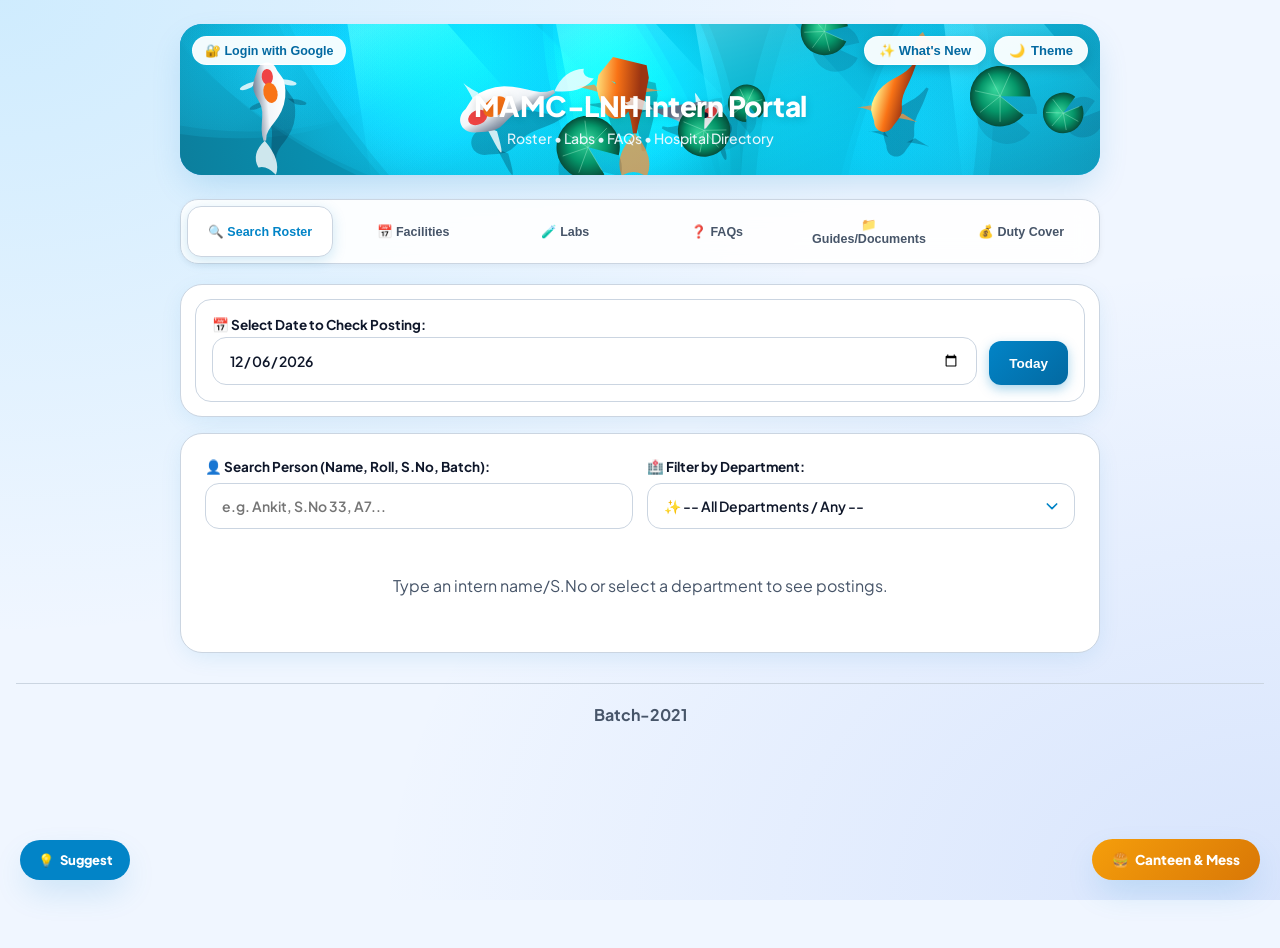
==== index.html @ 077d6328 "Update index.html" ====
<!DOCTYPE html>
<html lang="en" data-theme="light">
<head>
  <meta charset="UTF-8">
  <meta name="viewport" content="width=device-width, initial-scale=1.0">
  <meta name="theme-color" content="#0284c7">
  <meta http-equiv="Cache-Control" content="no-cache, no-store, must-revalidate">
  <meta http-equiv="Pragma" content="no-cache">
  <meta http-equiv="Expires" content="0">
  
  <link rel="manifest" href="./manifest.json">
<link rel="apple-touch-icon" href="./assets/logo-192.png">

  <link rel="stylesheet" href="css/styles.css">
  <title>MAMC-LNH Intern Portal — Roster, Labs & Hospital Directory</title>

  <style>
    /* Category Filter Chips & Quick Jump Pills */
    .cat-chip {
      padding: 6px 14px;
      border-radius: 20px;
      border: 1.5px solid var(--border);
      background: var(--box-bg);
      color: var(--text);
      font-size: 12.5px;
      font-weight: 700;
      cursor: pointer;
      white-space: nowrap;
      transition: all 0.2s ease;
      flex-shrink: 0;
    }
    .cat-chip.active {
      background: var(--primary);
      color: white;
      border-color: var(--primary);
      box-shadow: 0 2px 8px rgba(2, 132, 199, 0.3);
    }
    .quick-jump-pill {
      padding: 5px 12px;
      border-radius: 12px;
      border: 1px solid var(--border);
      background: var(--card);
      color: var(--text);
      font-size: 11.5px;
      font-weight: 700;
      cursor: pointer;
      white-space: nowrap;
      flex-shrink: 0;
    }
    .quick-jump-pill:hover {
      border-color: var(--primary);
      color: var(--primary);
    }
    .card-highlighted {
      animation: cardPulse 1.5s ease;
    }
    @keyframes cardPulse {
      0% { box-shadow: 0 0 0 0 rgba(2, 132, 199, 0.7); border-color: var(--primary); }
      50% { box-shadow: 0 0 0 8px rgba(2, 132, 199, 0); border-color: var(--primary); }
      100% { box-shadow: none; }
    }
    .sunday-em-banner {
      background: linear-gradient(135deg, #0284c7, #0369a1);
      color: white;
      padding: 14px 18px;
      border-radius: 14px;
      margin-bottom: 14px;
      box-shadow: 0 4px 14px rgba(2, 132, 199, 0.25);
      display: flex;
      align-items: center;
      justify-content: space-between;
      gap: 12px;
      flex-wrap: wrap;
    }
    .sunday-em-badge {
      background: #ffffff;
      color: #0284c7;
      padding: 3px 12px;
      border-radius: 20px;
      font-weight: 900;
      display: inline-block;
      box-shadow: 0 2px 6px rgba(0,0,0,0.15);
    }
  </style>
</head>
<body>
<div class="container">
  <div class="header-banner">
    <!-- Interactive Koi Pond Canvas -->
    <canvas id="pondCanvas"></canvas>

    <div class="header-top-bar">
      <div class="auth-area" id="authArea">
        <button class="auth-btn" id="loginBtn" onclick="loginWithGoogle()">🔐 Login with Google</button>
        <button class="auth-btn admin hidden" id="adminBtn" onclick="toggleAdminPanel()">⚙️ Admin Panel</button>
        <button class="auth-btn hidden" id="logoutBtn" onclick="logoutUser()">Logout</button>
      </div>
      <div class="header-right-controls">
        <button class="whats-new-btn" id="whatsNewBtn" onclick="showWhatsNew(true)" title="What's New">✨ What's New</button>
        <button class="theme-toggle-btn" id="themeToggleBtn" onclick="toggleTheme()" title="Toggle Dark/Light Mode">
          <span id="themeIcon">🌙</span> <span>Theme</span>
        </button>
      </div>
    </div>
    <h1>MAMC-LNH Intern Portal</h1>
    <p class="subtitle">Roster • Labs • FAQs • Hospital Directory</p>
  </div>

  <div class="tabs">
    <button class="tab-btn active" onclick="switchTab('roster')">🔍 Search Roster</button>
    <button class="tab-btn" onclick="switchTab('schedule')">📅 Facilities</button>
    <button class="tab-btn" onclick="switchTab('lab')">🧪 Labs</button>
    <button class="tab-btn" onclick="switchTab('faq')">❓ FAQs</button>
    <button class="tab-btn" onclick="switchTab('guides')">📁 Guides/Documents</button>
    <button class="tab-btn" onclick="switchTab('swaps')">💰 Duty Cover</button>
  </div>

  <!-- ADMIN PANEL -->
  <div id="adminPanel" class="admin-panel">
    <div style="display:flex;justify-content:space-between;align-items:center;margin-bottom:12px">
      <h3 style="margin:0;font-size:18px;font-weight:800">⚙️ Admin Control Panel</h3>
      <button onclick="toggleAdminPanel()" style="background:none;border:none;font-size:22px;cursor:pointer;color:var(--text-muted)">×</button>
    </div>
    <div class="admin-tabs">
      <button class="admin-tab active" onclick="switchAdminTab('whatsnew')">What's New</button>
      <button class="admin-tab" onclick="switchAdminTab('announcements')">Announcements</button>
      <button class="admin-tab" onclick="switchAdminTab('rosteruploads')">📄 Roster Uploads</button>
      <button class="admin-tab" onclick="switchAdminTab('canteen')">Canteen Contacts</button>
      <button class="admin-tab" onclick="switchAdminTab('faqs')">Add FAQ</button>
      <button class="admin-tab" onclick="switchAdminTab('notes')">Notes</button>
    </div>
    <div id="adminContent"></div>
  </div>

  <!-- DATE SELECTOR -->
  <div class="card" style="margin-bottom:16px;padding:14px">
    <div id="date-card" class="date-row" style="margin-bottom:0">
      <div style="flex:1">
        <label for="dutyDate" style="margin-bottom:4px">📅 Select Date to Check Posting:</label>
        <input type="date" id="dutyDate" min="2026-05-23" max="2027-05-22" onchange="onDateOrSelectionChange()">
      </div>
      <button onclick="setTodayDate()">Today</button>
    </div>
  </div>

  <!-- TAB 1: ROSTER -->
  <div id="roster-tab" class="card">
    <div id="userHistoryBox" class="history-box hidden">
      <div style="display:flex;justify-content:space-between;align-items:center">
        <h4>🕒 Recent Searches</h4>
        <button onclick="clearSearchHistory()" style="font-size:12px;padding:4px 10px;border-radius:8px;border:1px solid var(--border);background:var(--card);cursor:pointer;font-weight:700">Clear History</button>
      </div>
      <div class="history-chips" id="historyChips"></div>
    </div>
    <div style="display:grid;grid-template-columns:repeat(auto-fit,minmax(260px,1fr));gap:14px;margin-bottom:14px">
      <div>
        <label for="universalPersonInput">👤 Search Person (Name, Roll, S.No, Batch):</label>
        <input type="text" id="universalPersonInput" placeholder="e.g. Ankit, S.No 33, A7..." oninput="executeSmartSearch();saveSearchHistory('roster',this.value)">
      </div>
      <div>
        <label for="universalDeptSelect">🏥 Filter by Department:</label>
        <select id="universalDeptSelect" onchange="executeSmartSearch()">
          <option value="">✨ -- All Departments / Any --</option>
          <option value="PSM">Community Medicine (PSM)</option>
          <option value="Forensic">Forensic Medicine (FMT)</option>
          <option value="MED">General Medicine</option>
          <option value="Surgery">General Surgery</option>
          <option value="DVL">Dermatology (DVL)</option>
          <option value="ObsGynae">Obstetrics & Gynaecology</option>
          <option value="Psychiatry">Psychiatry</option>
          <option value="Pediatrics">Pediatrics</option>
          <option value="Casualty">Casualty / Emergency</option>
          <option value="ENT">ENT</option>
          <option value="Ophtha">Ophthalmology</option>
          <option value="Ortho">Orthopedics</option>
          <option value="Anaesthesia">Anaesthesia</option>
          <option value="Pulm Med">Pulmonary Medicine</option>
          <option value="Radiology">Radiology</option>
        </select>
      </div>
    </div>
    
    <!-- CONTAINER FOR OFFICIAL UPLOADED ROSTER NOTICES -->
    <div id="uploadedRostersContainer" style="margin-bottom: 14px;"></div>

    <div id="smartSearchResults" class="results"></div>
  </div>

  <!-- TAB 2: SCHEDULE -->
  <div id="schedule-tab" class="card hidden">
    <div class="input-group">
      <label for="scheduleSearch">🔍 Search Facility, Clinic, Room or Day:</label>
      <input type="text" id="scheduleSearch" placeholder="Type e.g., Diabetes, Room 310..." oninput="onScheduleSearchInput()">
    </div>
    <div style="text-align:center;color:var(--text-muted);font-size:12px;margin:-6px 0 10px 0">— OR SELECT CATEGORY —</div>
    <div class="input-group">
      <label for="deptScheduleSelect">Select Department or Special Clinic:</label>
      <select id="deptScheduleSelect" onchange="onScheduleSelectChange()">
        <option value="">✨ -- Select Department or Specialty --</option>
        <optgroup label="🏥 MAIN OPD DEPARTMENTS">
          <option value="medicine">💊 General Medicine</option>
          <option value="surgery">🔪 General Surgery</option>
          <option value="gynae">👶 Gynecology & ANC</option>
          <option value="ophtha">👁️ Ophthalmology (GNEC)</option>
          <option value="ent">👂 ENT</option>
          <option value="ortho">🦴 Orthopedics</option>
          <option value="derma">🩺 Dermatology</option>
          <option value="anaesthesia">💉 Anaesthesia</option>
          <option value="Radiology">🩻 Radiology</option>
          <option value="peds_med">🧸 Pediatric (Med)</option>
          <option value="peds_surg">✂️ Pediatric Surgery</option>
          <option value="burns">🔥 Burns & Plastic Surgery</option>
        </optgroup>
        <optgroup label=" EVENING SPECIAL CLINICS">
          <option value="clinic_med">🩺 Medicine Evening Clinics</option>
          <option value="clinic_surg">🩺 Surgery Evening Clinics</option>
          <option value="clinic_peds">🩺 Pediatric Special Clinics</option>
          <option value="clinic_ortho">🩺 Ortho Special Clinics</option>
          <option value="clinic_gynae">🩺 Gynae Special Clinics</option>
          <option value="clinic_ophtha">🩺 Ophthalmology Special Clinics</option>
          <option value="clinic_ent">🩺 ENT Special Clinics</option>
          <option value="neurosurgery">🧠 Neurosurgery & Spine</option>
          <option value="clinic_other">🏥 Other Services</option>
        </optgroup>
        <optgroup label="🏛️ GB PANT HOSPITAL">
          <option value="gbp_cardio">❤️ Cardiology</option>
          <option value="gbp_ctvs">🫀 CTVS</option>
          <option value="gbp_gastro">🧪 Gastroenterology</option>
          <option value="gbp_gisurg">🔪 GI Surgery</option>
          <option value="gbp_neuro">🧠 Neurology</option>
          <option value="gbp_neurosurg">🧠 Neurosurgery</option>
          <option value="gbp_psychiatry">🧘 Psychiatry</option>
          <option value="gbp_pain">💉 Pain Clinic</option>
        </optgroup>
        <optgroup label="🦷 MAIDS DENTAL">
          <option value="maids_opd">🦷 MAIDS Dental OPD</option>
        </optgroup>
      </select>
    </div>
    <div id="scheduleResults" class="results"></div>
  </div>

  <!-- TAB 3: LABS -->
  <div id="lab-tab" class="hidden">
    <div id="labDirectoryContainer" style="margin-top: 12px; margin-bottom: 12px; position: relative;">
      <button id="labDirectoryToggleBtn" onclick="toggleLabDirectoryPopup()" style="display:inline-flex; align-items:center; gap:6px; padding:9px 16px; border-radius:12px; border:1.5px solid var(--border); background:var(--box-bg); color:var(--primary); font-weight:800; font-size:13px; cursor:pointer; font-family:inherit; box-shadow: var(--shadow-sm);">
        📄 Report Locations (A–Z Directory) <span style="font-size:11px; opacity:0.7">▼</span>
      </button>

      <div id="labDirectoryPopup" class="hidden" style="position:absolute; top:100%; left:0; right:0; max-width:420px; z-index:30; margin-top:6px;">
        <div style="background:var(--card); border:1.5px solid var(--border); border-radius:16px; box-shadow:var(--shadow-md); max-height:300px; overflow-y:auto; padding:8px;">
          <div id="labDirectoryList" style="display:flex; flex-direction:column; gap:4px;">
            <!-- Dynamic A-Z tests injected here -->
          </div>
        </div>
      </div>
    </div>

    <div style="display:flex; gap:10px; flex-wrap:wrap; margin-bottom:12px">
      <select id="labHospitalSelect" onchange="searchLabTests()" style="padding:10px 14px; border-radius:8px; border:1px solid var(--border); font-size:14px; background-color:var(--input-bg); font-weight:600; color:var(--text); min-width:280px; cursor:pointer">
        <option value="all">🏥 All Diagnostic Windows & Labs</option>
        <optgroup label="── LNJP HOSPITAL WINDOWS ──">
          <option value="window1_path">📍 Window 1 & 5 (Pathology & Clinical)</option>
          <option value="window2_biochem">📍 Window 2 & 2E (Biochemistry Routine, ABG & Special)</option>
          <option value="window3_em">📍 Window 3 (Emergency Lab & Fast-Track)</option>
        </optgroup>
        <optgroup label="── SPECIALIZED LABS & DEPARTMENTS ──">
          <option value="immunology_serology">🔬 Immunology & Serology Labs</option>
          <option value="virology_pcr">🧬 Virology & Molecular PCR</option>
          <option value="cultures">🧫 Cultures</option>
          <option value="bloodbank">🩸 Blood Bank</option>
        </optgroup>
        <optgroup label="── RADIOLOGY & GB PANT ──">
          <option value="radiology_lnjp">🩻 LNJP Radiology</option>
          <option value="gbpant">🏥 GB Pant Hospital (Labs, Echo & Imaging)</option>
        </optgroup>
      </select>
      <input type="text" id="labSearch" oninput="searchLabTests(); saveSearchHistory('lab',this.value)" placeholder="Search test, tube colour, room..." style="flex:1; min-width:250px; padding:10px 14px; border-radius:8px; border:1px solid var(--border); font-size:14px">
    </div>
    <div id="labResults"></div>
  </div>

  <!-- TAB 4: FAQs -->
  <div id="faq-tab" class="card hidden">
    <div class="faq-search-bar">
      <div class="input-group" style="margin-bottom:10px">
        <label for="faqSearchInput">🔍 Search SOPs</label>
        <input type="text" id="faqSearchInput" placeholder="Type any keyword..." oninput="renderFaqs();saveSearchHistory('faq',this.value)" autocomplete="off">
      </div>
      <div class="faq-controls">
        <button onclick="expandAllFaqs()">Expand All</button>
        <button onclick="collapseAllFaqs()">Collapse All</button>
        <span class="faq-match-count" id="faqMatchCount"></span>
      </div>
    </div>
    <div id="faqResults"><p style="text-align:center;color:var(--text-muted);padding:30px">Loading FAQs...</p></div>
  </div>

  <!-- TAB 5: GUIDES & DOCUMENTS -->
  <div id="guides-tab" class="card hidden">
    <!-- Header -->
    <div style="display:flex;justify-content:space-between;align-items:center;flex-wrap:wrap;gap:10px;margin-bottom:14px">
      <div>
        <h3 style="margin:0;font-size:18px;font-weight:800;color:var(--text)">📁 Intern Clinical & Documentation Hub</h3>
        <p style="margin:4px 0 0 0;font-size:13px;color:var(--text-muted)">Standard department referral formats, consent forms & internship essentials</p>
      </div>
      <button id="adminUploadBtn" onclick="openAdminModal()" style="padding:8px 14px;border:none;background:var(--primary-gradient);color:white;font-weight:800;font-size:12.5px;border-radius:12px;cursor:pointer">⚙️ Admin Upload</button>
    </div>

    <!-- Search Bar & Department Filter -->
    <div style="display:grid;grid-template-columns:repeat(auto-fit,minmax(220px,1fr));gap:12px;margin-bottom:12px">
      <input type="text" id="guideSearchInput" placeholder="🔍 Search guide or document..." oninput="renderClinicalGuides()">
      <select id="guideDeptSelect" onchange="renderClinicalGuides()">
        <option value="all">🏥 All Departments</option>
        <option value="Medicine">Medicine</option>
        <option value="ENT">ENT</option>
        <option value="Ophthalmology">Ophtha</option>
        <option value="Surgery">General Surgery</option>
        <option value="Pediatrics">Pediatrics</option>
        <option value="Obs & Gynae">Obs & Gynae</option>
        <option value="Orthopedics">Orthopedics</option>
        <option value="Anaesthesia">Anaesthesia</option>
        <option value="Radiology">Radiology</option>
        <option value="Casualty">Casualty & Emergency</option>
        <option value="Community Medicine">Community Medicine (PSM)</option>
        <option value="Blood Bank">Blood Bank</option>
        <option value="Administrative">Paperwork & MLC</option>
      </select>
    </div>

    <!-- Sticky Horizontal Category Chips Filter -->
    <div style="position:sticky;top:0;z-index:15;background:var(--card);padding:6px 0 10px 0;margin-bottom:8px">
      <div id="categoryChipsContainer" style="display:flex;gap:8px;overflow-x:auto;padding-bottom:4px;scroll-behavior:smooth;-webkit-overflow-scrolling:touch">
        <button class="cat-chip active" onclick="selectGuideCategoryFilter('All', this)">All</button>
        <button class="cat-chip" onclick="selectGuideCategoryFilter('Referral', this)">Referral</button>
        <button class="cat-chip" onclick="selectGuideCategoryFilter('Consent', this)">Consent</button>
        <button class="cat-chip" onclick="selectGuideCategoryFilter('Form / Requisition', this)">Form / Requisition</button>
        <button class="cat-chip" onclick="selectGuideCategoryFilter('Internship Essentials', this)">Internship Essentials</button>
        <button class="cat-chip" onclick="selectGuideCategoryFilter('Others', this)">Others</button>
      </div>
    </div>

    <!-- Quick Jump Vertical Scroll Popup Original Style -->
    <div id="guideIndexContainer" style="margin-bottom:14px">
      <button id="guideIndexToggleBtn" onclick="toggleGuideIndexPopup()" style="display:inline-flex;align-items:center;gap:6px;padding:8px 14px;border-radius:12px;border:1.5px solid var(--border);background:var(--box-bg);color:var(--text);font-weight:800;font-size:12.5px;cursor:pointer;font-family:inherit">
        ⚡ Quick Jump <span style="font-size:11px;opacity:0.7">▼</span>
      </button>

      <div id="guideIndexPopup" class="hidden" style="position:relative;z-index:30;margin-top:8px">
        <div style="background:var(--card);border:1.5px solid var(--border);border-radius:14px;box-shadow:var(--shadow-md);max-height:280px;overflow-y:auto;padding:8px">
          <div id="guideIndexBar" style="display:flex;flex-direction:column;gap:4px">
            <!-- vertical list items injected here -->
          </div>
        </div>
      </div>
    </div>

    <!-- PINNED / CRITICAL SECTION -->
    <div id="pinnedGuidesSection" style="margin-bottom:20px;display:none">
      <div style="display:flex;align-items:center;gap:6px;margin-bottom:10px">
        <span style="font-size:16px">📌</span>
        <h4 style="margin:0;font-size:14.5px;font-weight:800;color:var(--text)">Pinned / Critical Documents</h4>
      </div>
      <div id="pinnedGuidesGrid" style="display:grid;grid-template-columns:repeat(auto-fill,minmax(270px,1fr));gap:14px"></div>
      <hr style="border:none;border-top:1px dashed var(--border);margin:20px 0 16px 0">
    </div>

    <!-- MAIN DOCUMENTS GRID -->
    <div>
      <div style="font-size:11px;font-weight:800;text-transform:uppercase;color:var(--text-muted);margin-bottom:10px;letter-spacing:0.5px">📁 All Documents</div>
      <div id="guidesResultsGrid" style="display:grid;grid-template-columns:repeat(auto-fill,minmax(270px,1fr));gap:16px">
        <p style="color:var(--text-muted);font-size:13px">Loading documentation formats...</p>
      </div>
    </div>
  </div>

  <!-- TAB 6: DUTY COVER -->
  <div id="swaps-tab" class="card hidden">
    <div style="display:flex;justify-content:space-between;align-items:center;flex-wrap:wrap;gap:10px;margin-bottom:16px">
      <div>
        <h3 style="margin:0;font-size:18px;font-weight:800">💰 Duty Cover Board</h3>
        <p style="margin:4px 0 0 0;font-size:13px;color:var(--text-muted)">Need someone to cover your duty? Offer payment and negotiate</p>
      </div>
      <button id="createSwapBtn" onclick="showCreateSwapForm()" class="btn-primary-sm" style="display:none">+ New Cover Request</button>
    </div>

    <div id="swapLoginPrompt" class="login-required-msg">
      <p>🔐 Please <strong>Login with Google</strong> to view and post duty cover requests.</p>
    </div>

    <div id="swapContent" class="hidden">
      <div id="createSwapForm" class="admin-form-card hidden">
        <h4 id="swapFormTitle">Post a Cover Request</h4>
        <input type="hidden" id="editingSwapId" value="">
        <div class="input-group"><label>Date of duty you want covered</label><input type="date" id="swapDate"></div>
        <div class="input-group"><label>Your current duty / posting</label><input type="text" id="swapCurrentDuty" placeholder="e.g. Night Duty - Medicine / ENT / PSM Burari Night"></div>
        <div class="input-group"><label>What you are looking for (optional)</label><input type="text" id="swapLookingFor" placeholder="e.g. Day duty, any unit, PDO"></div>
        <div class="input-group"><label>Amount you are offering (₹)</label><input type="number" id="swapAmount" placeholder="e.g. 500, 1000, 1500" min="0"></div>
        <div class="input-group"><label>Additional notes</label><textarea id="swapNotes" rows="2" placeholder="Any extra details..."></textarea></div>
        <div style="display:flex;gap:10px;flex-wrap:wrap">
          <button onclick="submitSwapRequest()" id="swapSubmitBtn" class="btn-primary-sm">Post Request</button>
          <button onclick="hideCreateSwapForm()" class="btn-secondary-sm">Cancel</button>
        </div>
      </div>
      <div id="swapList"></div>
    </div>
  </div>
</div>

<footer style="text-align:center;margin-top:30px;padding:16px;border-top:1px solid var(--border);color:var(--text-muted);font-size:13px">
  <p style="margin:4px 0 0 0;font-size:16px"><strong>Batch-2021</strong></p>
</footer>

<!-- LIGHTBOX -->
<div id="imageLightboxModal" class="hidden" style="position:fixed;top:0;left:0;width:100vw;height:100vh;background:rgba(0,0,0,0.85);backdrop-filter:blur(8px);z-index:10002;display:flex;flex-direction:column;align-items:center;justify-content:center;padding:20px;box-sizing:border-box" onclick="closeLightbox()">
  <span style="position:absolute;top:20px;right:24px;color:white;font-size:32px;font-weight:800;cursor:pointer">&times;</span>
  <img id="lightboxImg" src="" style="max-width:95%;max-height:85vh;border-radius:12px;object-fit:contain" onclick="event.stopPropagation()">
  <a id="lightboxDownloadBtn" href="" target="_blank" download style="margin-top:14px;background:white;color:#0f172a;padding:8px 16px;border-radius:20px;font-weight:800;font-size:13px;text-decoration:none" onclick="event.stopPropagation()">⬇️ Open Full Resolution</a>
</div>

<!-- MENU GALLERY MODAL -->
<div id="menuGalleryModal" class="hidden" style="position:fixed;top:0;left:0;width:100vw;height:100vh;background:rgba(15,23,42,0.9);backdrop-filter:blur(8px);z-index:10005;display:flex;flex-direction:column;align-items:center;padding:16px;box-sizing:border-box">
  <div style="width:100%;max-width:700px;display:flex;justify-content:space-between;align-items:center;color:white;margin-bottom:12px">
    <h3 id="menuGalleryTitle" style="margin:0;font-size:18px;font-weight:800">📜 Vendor Menu</h3>
    <button onclick="closeMenuGallery()" style="background:rgba(255,255,255,0.2);border:none;color:white;font-size:24px;cursor:pointer;border-radius:50%;width:36px;height:36px;display:flex;align-items:center;justify-content:center">&times;</button>
  </div>
  <div id="menuGalleryContent" style="width:100%;max-width:700px;flex:1;overflow-y:auto;display:flex;flex-direction:column;gap:16px;align-items:center;padding-bottom:20px">
    <!-- Menu photos injected dynamically -->
  </div>
</div>

<!-- FLOATING BUTTONS CONTAINER -->
<div style="position:fixed;bottom:20px;left:20px;right:20px;z-index:9998;display:flex;justify-content:space-between;align-items:center;pointer-events:none;">
  <!-- Left Button: Suggest Changes -->
  <button id="feedbackToggleBtn" onclick="toggleFeedbackModal()" style="pointer-events:auto;background:var(--primary);color:white;border:none;border-radius:50px;padding:12px 18px;font-weight:800;font-size:13px;box-shadow:var(--shadow-lg);cursor:pointer;display:flex;align-items:center;gap:6px;font-family:inherit">
    💡 <span>Suggest</span>
  </button>

  <!-- Right Button: Food & Mess Contacts -->
  <button id="foodToggleBtn" onclick="toggleFoodModal()" style="pointer-events:auto;background:linear-gradient(135deg, #f59e0b, #d97706);color:white;border:none;border-radius:50px;padding:12px 20px;font-weight:800;font-size:13.5px;box-shadow:var(--shadow-lg);cursor:pointer;display:flex;align-items:center;gap:6px;font-family:inherit">
    🍔 <span>Canteen & Mess</span>
  </button>
</div>

<!-- FLOATING CANTEEN & MESS MODAL -->
<div id="foodModal" class="hidden" style="position:fixed;top:0;left:0;width:100vw;height:100vh;background:rgba(15,23,42,0.65);backdrop-filter:blur(6px);z-index:10000;display:flex;align-items:center;justify-content:center;padding:16px;box-sizing:border-box">
  <div style="background:var(--card);width:100%;max-width:560px;max-height:85vh;border-radius:22px;box-shadow:var(--shadow-lg);border:1px solid var(--border);overflow:hidden;display:flex;flex-direction:column;">
    <div style="padding:16px 20px;background:linear-gradient(135deg, #f59e0b, #d97706);color:white;display:flex;justify-content:space-between;align-items:center">
      <div>
        <h3 style="margin:0;font-size:17px;font-weight:800">🍔 Duty Food, Canteen & Water Contacts</h3>
        <p style="margin:2px 0 0 0;font-size:12px;opacity:0.9">Direct call & copy numbers for hostels, canteens & delivery</p>
      </div>
      <button onclick="toggleFoodModal()" style="background:rgba(255,255,255,0.25);border:none;color:white;font-size:22px;cursor:pointer;border-radius:50%;width:32px;height:32px;display:flex;align-items:center;justify-content:center">&times;</button>
    </div>
    
    <div style="padding:12px 16px;background:var(--box-bg);border-bottom:1px solid var(--border)">
      <input type="text" id="foodSearchInput" oninput="renderFoodContacts()" placeholder="🔍 Search mess, bisleri, momos, canteen..." style="width:100%;padding:10px 14px;border-radius:10px;border:1.5px solid var(--border);font-size:13.5px;background:var(--card);color:var(--text);box-sizing:border-box">
    </div>

    <div id="foodContactList" style="padding:12px 16px;overflow-y:auto;display:flex;flex-direction:column;gap:8px;flex:1">
      <!-- Injected dynamically -->
    </div>
  </div>
</div>

<!-- FLOATING SUGGESTION MODAL -->
<div id="feedbackModal" class="hidden" style="position:fixed;top:0;left:0;width:100vw;height:100vh;background:rgba(15,23,42,0.6);backdrop-filter:blur(6px);z-index:10000;display:flex;align-items:center;justify-content:center;padding:16px;box-sizing:border-box">
  <div style="background:var(--card);width:100%;max-width:640px;border-radius:20px;box-shadow:var(--shadow-lg);border:1px solid var(--border);overflow:hidden;animation:popupSlide 0.3s ease">
    <div style="padding:16px 20px;background:var(--primary-gradient);color:white;display:flex;justify-content:space-between;align-items:center">
      <h3 style="margin:0;font-size:16px;font-weight:700">💡 Roster Feedback & Corrections</h3>
      <button onclick="toggleFeedbackModal()" style="background:rgba(255,255,255,0.2);border:none;color:white;font-size:20px;cursor:pointer;border-radius:50%;width:32px;height:32px">&times;</button>
    </div>
    <div style="padding:12px">
      <iframe src="https://docs.google.com/forms/d/e/1FAIpQLSdTHssorcf7rmuzjX7nfiZ1QRddKD1is_rXuyA-NNz28tyQQQ/viewform?embedded=true" width="100%" height="500" frameborder="0" style="border:none;display:block;border-radius:12px">Loading…</iframe>
    </div>
  </div>
</div>

<!-- ADMIN GUIDE MODAL -->
<div id="adminGuideModal" class="hidden" style="position:fixed;top:0;left:0;width:100vw;height:100vh;background:rgba(15,23,42,0.6);backdrop-filter:blur(6px);z-index:10001;display:flex;align-items:center;justify-content:center;padding:16px;box-sizing:border-box">
  <div style="background:var(--card);width:100%;max-width:520px;border-radius:20px;box-shadow:var(--shadow-lg);border:1px solid var(--border);overflow:hidden;padding:20px">
    <div style="display:flex;justify-content:space-between;align-items:center;margin-bottom:14px">
      <h3 id="guideModalTitle" style="margin:0;font-size:16.5px;font-weight:800;color:var(--text)">📤 Upload Format or Referral Guide</h3>
      <span onclick="closeAdminModal()" style="font-size:22px;cursor:pointer;color:var(--text-muted)">&times;</span>
    </div>
    <form id="guideUploadForm" onsubmit="submitGuideUpload(event)" style="display:flex;flex-direction:column;gap:12px">
      <input type="hidden" id="editingGuideId" value="">
      <input type="password" id="adminPinInput" placeholder="Enter Admin PIN" required>
      <input type="text" id="guideTitleInput" placeholder="Format Title" required>
      <div style="display:grid;grid-template-columns:1fr 1fr;gap:10px">
        <select id="guideDeptFormSelect">
          <option value="All Departments" selected>All Departments</option>
          <option value="Medicine">Medicine</option>
          <option value="ENT">ENT</option>
          <option value="Ophthalmology">Ophtha</option>
          <option value="Surgery">General Surgery</option>
          <option value="Pediatrics">Pediatrics</option>
          <option value="Obs & Gynae">Obs & Gynae</option>
          <option value="Orthopedics">Orthopedics</option>
          <option value="Anaesthesia">Anaesthesia</option>
          <option value="Radiology">Radiology</option>
          <option value="Community Medicine">Community Medicine (PSM)</option>
          <option value="Blood Bank">Blood Bank</option>
          <option value="Casualty">Casualty & Emergency</option>
          <option value="Administrative">Paperwork & MLC</option>
        </select>
        <select id="guideCategorySelect">
          <option value="Referral">Referral</option>
          <option value="Consent">Consent</option>
          <option value="Form / Requisition">Form / Requisition</option>
          <option value="Internship Essentials">Internship Essentials</option>
          <option value="Others">Others</option>
        </select>
      </div>
      <textarea id="guideTemplateInput" placeholder="Optional raw text template..." style="width:100%;height:75px;padding:10px;border-radius:12px;border:1.5px solid var(--border);font-family:inherit;font-size:13px;background:var(--input-bg);color:var(--text);box-sizing:border-box"></textarea>
      <div>
        <label style="font-size:12px;margin-bottom:4px">File / Photo (Optional):</label>
        <input type="file" id="guideFileInput" accept="image/*,.pdf,.doc,.docx,.xls,.xlsx">
        <p id="currentFileHint" style="font-size:12px;color:var(--text-muted);margin:6px 0 0 0;display:none"></p>
      </div>
      <button type="submit" id="uploadSubmitBtn" style="padding:12px;border:none;background:var(--primary-gradient);color:white;font-weight:800;border-radius:12px;cursor:pointer">Publish Live</button>
    </form>
  </div>
</div>

<!-- DATA SCRIPTS -->
<script src="data/data_interns.js"></script>
<script src="data/data_burari.js"></script>
<script src="data/data_periphery.js"></script>
<script src="data/data_labs.js"></script>
<script src="data/data_schedules.js"></script>
<script src="data/data_units.js"></script>
<script src="data/data_faqs.js"></script>

<!-- APPLICATION MODULES -->
<script src="js/roster.js"></script>
<script src="js/faqs.js"></script>
<script src="js/guides.js"></script>
<script src="js/pond.js"></script>

<!-- FIREBASE -->
<script src="https://www.gstatic.com/firebasejs/10.14.0/firebase-app-compat.js"></script>
<script src="https://www.gstatic.com/firebasejs/10.14.0/firebase-auth-compat.js"></script>
<script src="https://www.gstatic.com/firebasejs/10.14.0/firebase-firestore-compat.js"></script>
<script src="https://www.gstatic.com/firebasejs/10.14.0/firebase-messaging-compat.js"></script>

<script>
  // ========== VERSION ==========
  const APP_BUILD = "2026-10-16-v16";

  // ========== FIREBASE ==========
  const firebaseConfig = {
    apiKey: "AIzaSyAFYihJu3gTT7kHMlzAY0OdgP40ImxVTbU",
    authDomain: "medmania.firebaseapp.com",
    projectId: "medmania",
    storageBucket: "medmania.firebasestorage.app",
    messagingSenderId: "489695840383",
    appId: "1:489695840383:web:7891a8e07d33fc0147974a",
    measurementId: "G-1GGKYEJLWE"
  };
  firebase.initializeApp(firebaseConfig);
  const auth = firebase.auth();
  const db = firebase.firestore();

  // ========== DATE SELECTOR HANDLERS ==========
  function setTodayDate() {
    const today = new Date().toISOString().split('T')[0];
    const dateInput = document.getElementById('dutyDate');
    if (dateInput) {
      dateInput.value = today;
      onDateOrSelectionChange();
    }
  }

  function onDateOrSelectionChange() {
    const activeTab = document.querySelector('.tab-btn.active');
    if (activeTab && activeTab.textContent.includes('Facilities')) {
      renderScheduleResults();
    } else if (typeof executeSmartSearch === 'function') {
      executeSmartSearch();
    }
  }

  // ========== DEFAULT FOOD & MESS CONTACTS ==========
  const defaultFoodContacts = [
    { name: "24/H Canteen (New) ", phone: "8882731494", menuPhotos: [] },
    { name: "24h Shake 1", phone: "8368622401", menuPhotos: [] },
    { name: "24h Shake 2", phone: "9540543656", menuPhotos: [] }, 
    { name: "Bharti Tea stall", phone: "9811828527", menuPhotos: [] },
    { name: "Raju Tea OT", phone: "8882373111", menuPhotos: [] },
    { name: "Khan's Corner", phone: "9315560954", menuPhotos: [] },
    { name: "COC", phone: "7683049712", menuPhotos: [] },
    { name: "Bhaja Govindam", phone: "+91 11 2327 5356", menuPhotos: [] },
    { name: "NRDH (Ajay Das) ", phone: "8851363797", menuPhotos: [] },
    { name: "NRDH Canteen", phone: "9811148431", menuPhotos: [] },
    { name: "ORDH Canteen", phone: "9560253045", menuPhotos: [] },
    { name: "LNRDH", phone: "8448364918", menuPhotos: [] },
    { name: "Surendra Guard ji Tiffin (Medicine) ", phone: "9711618876", menuPhotos: [] },
    { name: "OBH (Ground Floor)", phone: "9289533843", menuPhotos: [] },
    { name: "OBH (First Floor)", phone: "9311809962", menuPhotos: [] },
    { name: "Dhanvantri (Mr. Been)", phone: "9871515822", menuPhotos: [] },
    { name: "Justin (Dhanvantri)", phone: "9266368477", menuPhotos: [] },
    { name: "Shubham (Dhanvantri Mess)", phone: "09266379230", menuPhotos: [] },
    { name: "Deepak DC", phone: "7409342589", menuPhotos: [] },
    { name: "DC Canteen (Kailash Singh)", phone: "9999164070", menuPhotos: [] },
    { name: "Gaurav DC", phone: "7248633035", menuPhotos: [] },
    { name: "Sajid MOMOS", phone: "+91 99538 99498", menuPhotos: [] },
    { name: "OBH Laundry", phone: "+91 99997 58388", menuPhotos: [] },
    { name: "Anandi Bai Mess 1", phone: "+91 95824 99312", menuPhotos: [] },
    { name: "Anandi Bai Mess 2", phone: "+91 96678 54987", menuPhotos: [] },
    { name: "OBH Laundry / Water Supply (Bisleri/Kinley)", phone: "8349542766", menuPhotos: [] },
    { name: "Jyoti Aunty Food", phone: "09650735994", menuPhotos: [] },
    { name: "Mom's Kitchen", phone: "9910716159", menuPhotos: [] },
    { name: "Radha Kishan Tiffin", phone: "8416847036", menuPhotos: [] },
    { name: "Shri Govind Ji Rasoi", phone: "6299846458", menuPhotos: [] },
    { name: "Bisleri [₹100]", phone: "7667519117", menuPhotos: [] }
  ];

  let foodContactsData = [];
  let currentEditingMenuPhotos = [];

  function initFoodContactsListener() {
    db.collection('canteenContacts').orderBy('createdAt', 'asc').onSnapshot(snap => {
      if (snap.empty) {
        foodContactsData = defaultFoodContacts.map((c, idx) => ({ ...c, id: 'def_' + idx }));
      } else {
        foodContactsData = snap.docs.map(doc => ({ id: doc.id, menuPhotos: [], ...doc.data() }));
      }
      renderFoodContacts();
      if (isAdmin && document.getElementById('adminCanteenList')) renderAdminCanteenList();
    }, err => {
      console.warn("Firestore Canteen fetch error, falling back:", err);
      foodContactsData = defaultFoodContacts.map((c, idx) => ({ ...c, id: 'def_' + idx }));
      renderFoodContacts();
    });
  }

  function toggleFoodModal() {
    const modal = document.getElementById('foodModal');
    if (!modal) return;
    modal.classList.toggle('hidden');
    if (!modal.classList.contains('hidden')) {
      if (foodContactsData.length === 0) initFoodContactsListener();
      else renderFoodContacts();
    }
  }

  function renderFoodContacts() {
    const container = document.getElementById('foodContactList');
    const query = (document.getElementById('foodSearchInput')?.value || '').toLowerCase().trim();
    if (!container) return;

    let filtered = foodContactsData;
    if (query) {
      filtered = foodContactsData.filter(c => 
        c.name.toLowerCase().includes(query) || 
        c.phone.replace(/\s+/g, '').includes(query.replace(/\s+/g, ''))
      );
    }

    if (filtered.length === 0) {
      container.innerHTML = `<p style="text-align:center;color:var(--text-muted);padding:20px;font-weight:600">No contact matching “${query}” found.</p>`;
      return;
    }

    container.innerHTML = filtered.map(c => {
      const cleanNum = c.phone.replace(/[^0-9+]/g, '');
      const hasMenu = c.menuPhotos && c.menuPhotos.length > 0;
      return `
      <div style="display:flex;justify-content:space-between;align-items:center;background:var(--box-bg);padding:10px 14px;border-radius:12px;border:1px solid var(--border);gap:10px">
        <div style="flex:1;min-width:0">
          <div style="font-weight:800;font-size:14px;color:var(--text);white-space:nowrap;overflow:hidden;text-overflow:ellipsis">${c.name}</div>
          <div style="font-size:12.5px;font-weight:700;color:var(--primary);margin-top:2px">${c.phone}</div>
        </div>
        <div style="display:flex;gap:6px;align-items:center;flex-wrap:wrap;justify-content:flex-end">
          ${hasMenu ? `
            <button onclick="openMenuGallery('${c.id}')" style="background:linear-gradient(135deg, #f59e0b, #d97706);color:white;border:none;padding:6px 12px;border-radius:8px;font-weight:800;font-size:12px;cursor:pointer;display:inline-flex;align-items:center;gap:4px">
              📜 View Menu (${c.menuPhotos.length})
            </button>
          ` : ''}
          <a href="tel:${cleanNum}" style="background:rgba(34,197,94,0.15);color:#16a34a;border:1px solid rgba(34,197,94,0.4);padding:6px 12px;border-radius:8px;font-weight:800;font-size:12px;text-decoration:none;display:inline-flex;align-items:center;gap:4px">
            📞 Call
          </a>
          <button onclick="copyPhoneNumber('${c.phone}', this)" style="background:var(--card);color:var(--text);border:1px solid var(--border);padding:6px 10px;border-radius:8px;font-weight:800;font-size:12px;cursor:pointer">
            📋
          </button>
        </div>
      </div>`;
    }).join('');
  }

  function openMenuGallery(contactId) {
    const contact = foodContactsData.find(c => c.id === contactId);
    if (!contact || !contact.menuPhotos || contact.menuPhotos.length === 0) return alert('No menu uploaded for this vendor');

    document.getElementById('menuGalleryTitle').textContent = `📜 ${contact.name} Menu`;
    const container = document.getElementById('menuGalleryContent');
    container.innerHTML = contact.menuPhotos.map((photo, idx) => `
      <div style="width:100%;border-radius:14px;overflow:hidden;border:1px solid rgba(255,255,255,0.2);background:#0f172a">
        <img src="${photo}" style="width:100%;height:auto;display:block" loading="lazy">
        <div style="padding:8px 12px;background:rgba(0,0,0,0.6);color:white;font-size:12px;font-weight:700;text-align:center">Menu Page ${idx + 1} of ${contact.menuPhotos.length}</div>
      </div>
    `).join('');

    document.getElementById('menuGalleryModal')?.classList.remove('hidden');
  }

  function closeMenuGallery() {
    document.getElementById('menuGalleryModal')?.classList.add('hidden');
  }

  function copyPhoneNumber(num, btn) {
    navigator.clipboard.writeText(num);
    const old = btn.textContent;
    btn.textContent = "✅";
    setTimeout(() => btn.textContent = old, 1200);
  }

  // ========== ADMIN FUNCTIONS FOR CANTEEN CONTACTS ==========
  async function seedDefaultCanteenContacts(force = false) {
    if (force && !confirm("This will load/restore all default vendor numbers to your live database. Continue?")) return;
    try {
      const batch = db.batch();
      defaultFoodContacts.forEach((c) => {
        const ref = db.collection('canteenContacts').doc();
        batch.set(ref, {
          name: c.name,
          phone: c.phone,
          menuPhotos: c.menuPhotos || [],
          createdAt: firebase.firestore.FieldValue.serverTimestamp()
        });
      });
      await batch.commit();
      alert('Default vendor contacts restored!');
    } catch (e) {
      alert('Error seeding contacts: ' + e.message);
    }
  }

  function openEditAdminCanteen(id) {
    const contact = foodContactsData.find(c => c.id === id);
    if (!contact) return;

    document.getElementById('editingCantId').value = id;
    document.getElementById('adminCantName').value = contact.name;
    document.getElementById('adminCantPhone').value = contact.phone;
    currentEditingMenuPhotos = contact.menuPhotos ? [...contact.menuPhotos] : [];
    
    renderAdminMenuPhotoPreviews();
    document.getElementById('adminCantFormTitle').textContent = '✏️ Edit Canteen Contact';
    document.getElementById('adminCantSubmitBtn').textContent = 'Update Contact';
    document.getElementById('adminCantCancelBtn').classList.remove('hidden');
    document.getElementById('adminCantName').focus();
  }

  function renderAdminMenuPhotoPreviews() {
    const container = document.getElementById('adminCantPhotoPreviews');
    if (!container) return;
    if (currentEditingMenuPhotos.length === 0) {
      container.innerHTML = '<span style="font-size:12px;color:var(--text-muted)">No menu photos attached.</span>';
      return;
    }
    container.innerHTML = currentEditingMenuPhotos.map((img, idx) => `
      <div style="position:relative;width:60px;height:60px;border-radius:8px;overflow:hidden;border:1px solid var(--border)">
        <img src="${img}" style="width:100%;height:100%;object-fit:cover">
        <button onclick="removeAdminMenuPhoto(${idx})" style="position:absolute;top:2px;right:2px;background:rgba(239,68,68,0.9);color:white;border:none;border-radius:50%;width:18px;height:18px;font-size:11px;cursor:pointer;display:flex;align-items:center;justify-content:center">&times;</button>
      </div>
    `).join('');
  }

  function removeAdminMenuPhoto(idx) {
    currentEditingMenuPhotos.splice(idx, 1);
    renderAdminMenuPhotoPreviews();
  }

  function resetAdminCanteenForm() {
    document.getElementById('editingCantId').value = '';
    document.getElementById('adminCantName').value = '';
    document.getElementById('adminCantPhone').value = '';
    document.getElementById('adminCantMenuFiles').value = '';
    currentEditingMenuPhotos = [];
    renderAdminMenuPhotoPreviews();
    document.getElementById('adminCantFormTitle').textContent = '🍔 Add Canteen & Mess Contact';
    document.getElementById('adminCantSubmitBtn').textContent = 'Add Contact';
    document.getElementById('adminCantCancelBtn').classList.add('hidden');
  }

  async function saveAdminCanteenContact() {
    if (!currentUser || !isAdmin) return alert('Admin authentication required.');
    
    const id = document.getElementById('editingCantId').value;
    const name = document.getElementById('adminCantName').value.trim();
    const phone = document.getElementById('adminCantPhone').value.trim();
    const fileInput = document.getElementById('adminCantMenuFiles');

    if (!name || !phone) return alert('Name and phone required');

    const btn = document.getElementById('adminCantSubmitBtn');
    btn.textContent = "Compressing & Saving...";
    btn.disabled = true;

    try {
      let newPhotos = [];
      if (fileInput && fileInput.files.length > 0) {
        for (let i = 0; i < fileInput.files.length; i++) {
          const file = fileInput.files[i];
          const compressedBase64 = await compressImage(file, 1000, 0.7);
          newPhotos.push(compressedBase64);
        }
      }

      const finalPhotos = [...currentEditingMenuPhotos, ...newPhotos];

      if (id && !id.startsWith('def_')) {
        await db.collection('canteenContacts').doc(id).set({
          name, 
          phone,
          menuPhotos: finalPhotos,
          updatedAt: firebase.firestore.FieldValue.serverTimestamp()
        }, { merge: true });
        alert('Contact updated successfully!');
      } else {
        await db.collection('canteenContacts').add({
          name, 
          phone,
          menuPhotos: finalPhotos,
          createdAt: firebase.firestore.FieldValue.serverTimestamp()
        });
        alert('Contact added to live database!');
      }
      resetAdminCanteenForm();
    } catch (e) { 
      alert('Error: ' + e.message); 
    } finally {
      btn.textContent = id ? "Update Contact" : "Add Contact";
      btn.disabled = false;
    }
  }

  function compressImage(file, maxWidth = 1000, quality = 0.7) {
    return new Promise((resolve, reject) => {
      const reader = new FileReader();
      reader.readAsDataURL(file);
      reader.onload = (e) => {
        const img = new Image();
        img.src = e.target.result;
        img.onload = () => {
          const canvas = document.createElement('canvas');
          let width = img.width;
          let height = img.height;

          if (width > maxWidth) {
            height = Math.round((height * maxWidth) / width);
            width = maxWidth;
          }

          canvas.width = width;
          canvas.height = height;

          const ctx = canvas.getContext('2d');
          ctx.drawImage(img, 0, 0, width, height);

          resolve(canvas.toDataURL('image/jpeg', quality));
        };
        img.onerror = (err) => reject(err);
      };
      reader.onerror = (err) => reject(err);
    });
  }

  async function deleteAdminCanteenContact(id, name) {
    if (!currentUser || !isAdmin) return alert('Admin authentication required.');
    if (!confirm(`Permanently delete vendor contact "${name}"?`)) return;
    try {
      if (id.startsWith('def_')) {
        const batch = db.batch();
        foodContactsData.forEach((c) => {
          if (c.id !== id) {
            const ref = db.collection('canteenContacts').doc();
            batch.set(ref, {
              name: c.name,
              phone: c.phone,
              menuPhotos: c.menuPhotos || [],
              createdAt: firebase.firestore.FieldValue.serverTimestamp()
            });
          }
        });
        await batch.commit();
      } else {
        await db.collection('canteenContacts').doc(id).delete();
      }
      alert('Contact deleted.');
    } catch (e) { alert('Error deleting: ' + e.message); }
  }

  function renderAdminCanteenList() {
    const el = document.getElementById('adminCanteenList');
    if (!el) return;
    if (foodContactsData.length === 0) {
      el.innerHTML = '<p style="color:var(--text-muted);font-size:13px">No contacts found.</p>';
      return;
    }
    el.innerHTML = foodContactsData.map(c => {
      const photosCount = c.menuPhotos ? c.menuPhotos.length : 0;
      return `
      <div style="display:flex;justify-content:space-between;align-items:center;padding:8px 12px;background:var(--box-bg);border-radius:10px;margin-bottom:6px;font-size:13px;border:1px solid var(--border)">
        <div style="flex:1;min-width:0;margin-right:8px">
          <strong style="color:var(--text)">${c.name}</strong> ${photosCount > 0 ? `<span style="font-size:11px;color:#d97706;font-weight:800">📜 (${photosCount} photos)</span>` : ''}
          <div style="font-size:12px;color:var(--text-muted)">${c.phone}</div>
        </div>
        <div style="display:flex;gap:6px">
          <button onclick="openEditAdminCanteen('${c.id}')" style="background:var(--card);color:var(--text);border:1px solid var(--border);padding:5px 8px;border-radius:6px;font-weight:700;font-size:11px;cursor:pointer">✏️ Edit</button>
          <button onclick="deleteAdminCanteenContact('${c.id}', '${c.name.replace(/'/g, "\\'")}')" style="background:rgba(239,68,68,0.15);color:#ef4444;border:none;padding:5px 8px;border-radius:6px;font-weight:700;font-size:11px;cursor:pointer">🗑️ Delete</button>
        </div>
      </div>`;
    }).join('');
  }

  // REAL PUSH NOTIFICATIONS
  const VAPID_KEY = "BJtX4zubLyO9A8SvyhriLC0TsHqqGso4C2hxnNpEwxVSEL6uYlnbRNdLZAqH3_T51Gq4FfcP0yo0M4Q67tjDLQs";

  async function initPushNotifications() {
    if (!('Notification' in window) || !('serviceWorker' in navigator) || !firebase.messaging) return;
    try {
      const permission = await Notification.requestPermission();
      if (permission !== 'granted') return;
      const messaging = firebase.messaging();
      const token = await messaging.getToken({ vapidKey: VAPID_KEY });
      if (token && currentUser) {
        await db.collection('fcmTokens').doc(currentUser.uid).set({
          token: token,
          email: currentUser.email || '',
          name: currentUser.displayName || '',
          updatedAt: firebase.firestore.FieldValue.serverTimestamp()
        }, { merge: true });
      }
      messaging.onMessage((payload) => {
        const title = payload.notification?.title || 'MAMC Intern Portal';
        const body = payload.notification?.body || 'New update';
        showLiveToast(title, body);
      });
    } catch (err) {
      console.warn('Push init error:', err);
    }
  }

  const APPS_SCRIPT_URL = "https://script.google.com/macros/s/AKfycbxVpbrlW7sCbFQdvSKt76NjScuxlkcem9hyn6SCsuAKjo-Fg57AovmD6gjTYBqwm0VH/exec";
  let clinicalGuidesData = [];
  let currentUser = null;
  let isAdmin = false;
  const ADMIN_EMAILS = ["ankitgarg8558@gmail.com"];

  // FORCE CACHE / SW UPDATE
  if ('serviceWorker' in navigator) {
    navigator.serviceWorker.register('./sw.js?v=' + APP_BUILD).then(reg => {
      reg.update();
    }).catch(() => {});
  }
  const lastBuild = localStorage.getItem('mamc_app_build');
  if (lastBuild && lastBuild !== APP_BUILD) {
    localStorage.setItem('mamc_app_build', APP_BUILD);
    location.reload(true);
  } else {
    localStorage.setItem('mamc_app_build', APP_BUILD);
  }

  // SITE UPDATE (What's New)
  let SITE_VERSION = "2026-10-16-v9";
  let SITE_CHANGELOG = [
    "Redesigned Search Roster to modern, tight compact intern cards",
    "Added Official Department Roster Upload feature (Admin)",
    "Added real-time Roster Preview notice cards for active date ranges"
  ];

  async function loadRemoteWhatsNew() {
    try {
      const doc = await db.collection("siteConfig").doc("whatsNew").get();
      if (doc.exists) {
        const data = doc.data();
        if (data.version) SITE_VERSION = data.version;
        if (data.changelog && Array.isArray(data.changelog)) SITE_CHANGELOG = data.changelog;
      }
    } catch (e) {}
  }

  function showWhatsNew(force) {
    const lastSeen = localStorage.getItem("mamc_last_seen_version");
    if (!force && lastSeen === SITE_VERSION) return;
    const existing = document.getElementById("updateBanner");
    if (existing) existing.remove();
    const banner = document.createElement("div");
    banner.id = "updateBanner";
    banner.innerHTML = `
      <div class="update-inner">
        <div class="update-header">
          <div class="update-title">✨ New updates on the portal</div>
          <button class="btn-close" onclick="dismissUpdateBanner()">×</button>
        </div>
        <ul class="update-list">${SITE_CHANGELOG.map(i => `<li>${i}</li>`).join("")}</ul>
        <div class="update-actions"><button class="btn-got-it" onclick="dismissUpdateBanner()">Got it</button></div>
      </div>`;
    document.body.appendChild(banner);
  }
  function dismissUpdateBanner() {
    localStorage.setItem("mamc_last_seen_version", SITE_VERSION);
    const banner = document.getElementById("updateBanner");
    if (banner) { banner.classList.add("dismissing"); setTimeout(() => banner.remove(), 260); }
    const btn = document.getElementById("whatsNewBtn");
    if (btn) btn.classList.remove("has-new");
  }
  function checkForSiteUpdate() {
    const lastSeen = localStorage.getItem("mamc_last_seen_version");
    const btn = document.getElementById("whatsNewBtn");
    if (lastSeen !== SITE_VERSION) {
      if (btn) btn.classList.add("has-new");
      setTimeout(() => showWhatsNew(false), 900);
    } else if (btn) btn.classList.remove("has-new");
  }

  // LIVE TOAST
  function showLiveToast(title, message) {
    const existing = document.getElementById('liveToast');
    if (existing) existing.remove();
    const t = document.createElement('div');
    t.id = 'liveToast';
    t.innerHTML = `<div class="toast-title">${title}</div><div>${message}</div>`;
    document.body.appendChild(t);
    setTimeout(() => { t.style.opacity = '0'; setTimeout(() => t.remove(), 300); }, 5000);
  }

  // THEME
  function applyTheme(theme) {
    document.documentElement.setAttribute('data-theme', theme);
    localStorage.setItem('mamc_theme', theme);
    const icon = document.getElementById('themeIcon');
    if (icon) icon.textContent = theme === 'dark' ? '☀️' : '🌙';
  }
  function toggleTheme() {
    const cur = document.documentElement.getAttribute('data-theme') || 'light';
    applyTheme(cur === 'light' ? 'dark' : 'light');
  }
  (function() {
    const saved = localStorage.getItem('mamc_theme');
    if (saved) applyTheme(saved);
    else if (window.matchMedia && window.matchMedia('(prefers-color-scheme: dark)').matches) applyTheme('dark');
    else applyTheme('light');
  })();

  // AUTH
  function loginWithGoogle() {
    const provider = new firebase.auth.GoogleAuthProvider();
    auth.signInWithPopup(provider).then(res => handleAuth(res.user)).catch(err => alert("Login failed: " + err.message));
  }
  function logoutUser() {
    auth.signOut().then(() => {
      currentUser = null; isAdmin = false; updateAuthUI();
      document.getElementById('adminPanel').classList.remove('active');
    });
  }
  async function handleAuth(user) {
    currentUser = user;
    isAdmin = ADMIN_EMAILS.includes(user.email);
    window.isAdmin = isAdmin;
    updateAuthUI();

    if (user && user.email) {
      try {
        await db.collection('users').doc(user.uid).set({
          uid: user.uid,
          email: user.email,
          displayName: user.displayName || 'Doctor',
          emailNotifications: true,
          lastLogin: firebase.firestore.FieldValue.serverTimestamp()
        }, { merge: true });
      } catch (e) {
        console.warn("User sync warning:", e);
      }
    }

    renderUserHistory();
    if (!document.getElementById('swaps-tab').classList.contains('hidden')) renderSwapTab();
    if (!document.getElementById('guides-tab').classList.contains('hidden')) renderClinicalGuides();
    startDutyCoverListener();
    initPushNotifications();
    initFoodContactsListener();
    initUploadedRostersListener();
  }
  function updateAuthUI() {
    const loginBtn = document.getElementById('loginBtn');
    const logoutBtn = document.getElementById('logoutBtn');
    const adminBtn = document.getElementById('adminBtn');
    const histBox = document.getElementById('userHistoryBox');
    if (currentUser) {
      loginBtn.classList.add('hidden');
      logoutBtn.classList.remove('hidden');
      logoutBtn.textContent = `Logout (${currentUser.displayName || 'User'})`;
      if (isAdmin) adminBtn.classList.remove('hidden');
      else adminBtn.classList.add('hidden');
      if (histBox) histBox.classList.remove('hidden');
    } else {
      loginBtn.classList.remove('hidden');
      logoutBtn.classList.add('hidden');
      adminBtn.classList.add('hidden');
      if (histBox) histBox.classList.add('hidden');
    }
    renderClinicalGuides();
  }
  function toggleAdminPanel() {
    if (!isAdmin) return;
    const panel = document.getElementById('adminPanel');
    panel.classList.toggle('active');
    if (panel.classList.contains('active')) switchAdminTab('whatsnew');
  }

  // ADMIN PANEL
  function switchAdminTab(tab) {
    document.querySelectorAll('.admin-tab').forEach(t => t.classList.remove('active'));
    if (event && event.target) event.target.classList.add('active');
    const content = document.getElementById('adminContent');
    if (tab === 'whatsnew') {
      content.innerHTML = `
        <div class="admin-form-card">
          <h4>Push new “What’s New”</h4>
          <p style="font-size:13px;color:var(--text-muted);margin:0 0 12px">Updates the version for all users.</p>
          <div class="input-group"><label>Version string</label><input type="text" id="adminVersion" value="${SITE_VERSION}"></div>
          <div class="input-group"><label>Changelog (one point per line)</label><textarea id="adminChangelog" rows="4">${SITE_CHANGELOG.join('\n')}</textarea></div>
          <button onclick="saveWhatsNew()" class="btn-primary-sm">Publish What's New</button>
        </div>`;
    } else if (tab === 'announcements') {
      content.innerHTML = `
        <div class="admin-form-card">
          <h4>Post Announcement / Roster Update Note</h4>
          <div class="input-group"><label>Title</label><input type="text" id="annTitle" placeholder="e.g. Burari Night Roster updated"></div>
          <div class="input-group"><label>Message</label><textarea id="annMsg" rows="3"></textarea></div>
          <button onclick="postAnnouncement()" class="btn-primary-sm">Post Announcement</button>
        </div>
        <div id="adminAnnList" style="margin-top:16px"><p style="color:var(--text-muted);font-size:13px">Loading...</p></div>`;
      loadAdminAnnouncements();
    } else if (tab === 'rosteruploads') {
      content.innerHTML = `
        <div class="admin-form-card">
          <h4 id="adminRosterFormTitle">📄 Upload Official Department Roster</h4>
          <input type="hidden" id="editingRosterId" value="">
          
          <div class="input-group">
            <label>Department *</label>
            <select id="adminRosterDept" required>
              <option value="">-- Select Department --</option>
              <option value="PSM">Community Medicine (PSM)</option>
              <option value="Forensic">Forensic Medicine (FMT)</option>
              <option value="MED">General Medicine</option>
              <option value="Surgery">General Surgery</option>
              <option value="DVL">Dermatology (DVL)</option>
              <option value="ObsGynae">Obstetrics & Gynaecology</option>
              <option value="Psychiatry">Psychiatry</option>
              <option value="Pediatrics">Pediatrics</option>
              <option value="Casualty">Casualty / Emergency</option>
              <option value="ENT">ENT</option>
              <option value="Ophtha">Ophthalmology</option>
              <option value="Ortho">Orthopedics</option>
              <option value="Anaesthesia">Anaesthesia</option>
              <option value="Pulm Med">Pulmonary Medicine</option>
              <option value="Radiology">Radiology</option>
            </select>
          </div>
          
          <div class="input-group">
            <label>Title (Optional)</label>
            <input type="text" id="adminRosterTitle" placeholder="e.g. Anaesthesia Unit Posting, Casualty Duty Roster">
          </div>
          
          <div style="display:grid;grid-template-columns:1fr 1fr;gap:10px">
            <div class="input-group">
              <label>From Date *</label>
              <input type="date" id="adminRosterFromDate" required>
            </div>
            <div class="input-group">
              <label>To Date *</label>
              <input type="date" id="adminRosterToDate" required>
            </div>
          </div>
          
          <div class="input-group">
            <label>Upload File (Photo or PDF) *</label>
            <input type="file" id="adminRosterFile" accept="image/*,application/pdf">
          </div>
          
          <div class="input-group">
            <label>Optional Short Note</label>
            <textarea id="adminRosterNote" rows="2" placeholder="e.g. Revised unit allocation for Batch 2021"></textarea>
          </div>
          
          <div style="display:flex;gap:10px;flex-wrap:wrap">
            <button onclick="saveAdminRosterUpload()" id="adminRosterSubmitBtn" class="btn-primary-sm">Upload Roster</button>
            <button onclick="resetAdminRosterForm()" id="adminRosterCancelBtn" class="btn-secondary-sm hidden">Cancel</button>
          </div>
        </div>

        <h5 style="margin:16px 0 8px 0;font-size:14px;font-weight:800">Uploaded Official Rosters</h5>
        <div id="adminUploadedRosterList"></div>`;
      renderAdminUploadedRosterList();
    } else if (tab === 'canteen') {
      content.innerHTML = `
        <div class="admin-form-card">
          <h4 id="adminCantFormTitle">🍔 Add Canteen & Mess Contact</h4>
          <input type="hidden" id="editingCantId" value="">
          <div class="input-group"><label>Place / Mess Name</label><input type="text" id="adminCantName" placeholder="e.g. OBH Mess Ground Floor"></div>
          <div class="input-group"><label>Phone Number</label><input type="text" id="adminCantPhone" placeholder="e.g. 9289533843"></div>
          <div class="input-group">
            <label>Menu Photos (Select multiple):</label>
            <input type="file" id="adminCantMenuFiles" accept="image/*" multiple style="margin-bottom:6px">
            <div id="adminCantPhotoPreviews" style="display:flex;gap:6px;flex-wrap:wrap;margin-top:4px"></div>
          </div>
          <div style="display:flex;gap:10px;flex-wrap:wrap">
            <button onclick="saveAdminCanteenContact()" id="adminCantSubmitBtn" class="btn-primary-sm">Add Contact</button>
            <button onclick="resetAdminCanteenForm()" id="adminCantCancelBtn" class="btn-secondary-sm hidden">Cancel</button>
          </div>
        </div>
        <div style="display:flex;justify-content:space-between;align-items:center;margin-top:16px;margin-bottom:8px">
          <h5 style="margin:0;font-size:14px;font-weight:800">All Vendor Contacts</h5>
          <button onclick="seedDefaultCanteenContacts(true)" style="font-size:11px;padding:4px 8px;border-radius:6px;border:1px solid var(--border);background:var(--box-bg);cursor:pointer;font-weight:700">🔄 Load/Restore Defaults</button>
        </div>
        <div id="adminCanteenList"></div>`;
      renderAdminCanteenList();
    } else if (tab === 'faqs') {
      content.innerHTML = `
        <div class="admin-form-card">
          <h4>Add New FAQ / SOP</h4>
          <div class="input-group"><label>Category</label>
            <select id="faqCat">
              <option>Emergency & Critical Workflows</option>
              <option>Blood Bank & Transfusion</option>
              <option>Special Forms & Laboratory Routing</option>
              <option>Radiology & Super-Specialty Navigation</option>
              <option>Other</option>
            </select>
          </div>
          <div class="input-group"><label>Question</label><input type="text" id="faqQ"></div>
          <div class="input-group"><label>Answer (HTML allowed)</label><textarea id="faqA" rows="4"></textarea></div>
          <div class="input-group"><label><input type="checkbox" id="faqUrgent"> Mark as Urgent</label></div>
          <button onclick="addFaqEntry()" class="btn-primary-sm">Add FAQ</button>
        </div>`;
    } else {
      content.innerHTML = `<p style="color:var(--text-muted)">Notes / future tools will appear here.</p>`;
    }
  }

  async function saveWhatsNew() {
    const version = document.getElementById('adminVersion').value.trim();
    const changelog = document.getElementById('adminChangelog').value.split('\n').map(s => s.trim()).filter(Boolean);
    if (!version || changelog.length === 0) return alert('Version and at least one changelog point required');
    try {
      await db.collection('siteConfig').doc('whatsNew').set({
        version, changelog, updatedAt: firebase.firestore.FieldValue.serverTimestamp(), updatedBy: currentUser.email
      });
      SITE_VERSION = version; SITE_CHANGELOG = changelog;
      alert('What’s New published!');
      checkForSiteUpdate();
    } catch (e) { alert('Error: ' + e.message); }
  }

  async function postAnnouncement() {
    const title = document.getElementById('annTitle').value.trim();
    const msg = document.getElementById('annMsg').value.trim();
    if (!title) return alert('Title required');
    try {
      await db.collection('announcements').add({
        title, message: msg, createdAt: firebase.firestore.FieldValue.serverTimestamp(),
        createdBy: currentUser.displayName || currentUser.email
      });
      document.getElementById('annTitle').value = ''; document.getElementById('annMsg').value = '';
      alert('Announcement posted'); loadAdminAnnouncements();
    } catch (e) { alert('Error: ' + e.message); }
  }

  async function loadAdminAnnouncements() {
    const el = document.getElementById('adminAnnList');
    if (!el) return;
    try {
      const snap = await db.collection('announcements').orderBy('createdAt', 'desc').limit(15).get();
      if (snap.empty) { el.innerHTML = '<p style="color:var(--text-muted);font-size:13px">No announcements yet.</p>'; return; }
      el.innerHTML = snap.docs.map(d => {
        const data = d.data();
        const date = data.createdAt ? data.createdAt.toDate().toLocaleString() : '';
        return `<div class="announcement-item"><strong>${data.title}</strong><div style="margin-top:4px;font-size:13.5px">${data.message || ''}</div><div class="meta">${data.createdBy || ''} • ${date}</div></div>`;
      }).join('');
    } catch (e) { el.innerHTML = '<p style="color:var(--urgent)">Failed to load</p>'; }
  }

  async function addFaqEntry() {
    const category = document.getElementById('faqCat').value;
    const question = document.getElementById('faqQ').value.trim();
    const answer = document.getElementById('faqA').value.trim();
    const urgent = document.getElementById('faqUrgent').checked;
    if (!question || !answer) return alert('Question and Answer required');
    try {
      await db.collection('extraFaqs').add({
        category, question, answer, urgent, id: 'extra_' + Date.now(),
        createdAt: firebase.firestore.FieldValue.serverTimestamp()
      });
      alert('FAQ added.'); document.getElementById('faqQ').value = ''; document.getElementById('faqA').value = '';
      renderFaqs();
    } catch (e) { alert('Error: ' + e.message); }
  }

  // DUTY COVER BOARD
  let coverListener = null;
  let knownCoverIds = new Set();
  let editingSwapId = null;

  function startDutyCoverListener() {
    if (!currentUser || coverListener) return;
    coverListener = db.collection('dutySwaps')
      .where('status', '==', 'open')
      .orderBy('createdAt', 'desc')
      .limit(20)
      .onSnapshot(snap => {
        snap.docChanges().forEach(change => {
          if (change.type === 'added') {
            const id = change.doc.id;
            const data = change.doc.data();
            if (data.requesterUid === currentUser.uid) {
              knownCoverIds.add(id);
              return;
            }
            if (!knownCoverIds.has(id)) {
              knownCoverIds.add(id);
              const amt = data.amount ? ` (₹${data.amount})` : '';
              showLiveToast('💰 New Duty Cover Request', `${data.requesterName} needs cover for ${data.currentDuty}${amt}`);
              if (!document.getElementById('swaps-tab').classList.contains('hidden')) loadSwaps();
            }
          }
        });
      }, err => {
        console.warn('Cover listener error:', err.message);
      });
  }

  function renderSwapTab() {
    const prompt = document.getElementById('swapLoginPrompt');
    const content = document.getElementById('swapContent');
    const createBtn = document.getElementById('createSwapBtn');
    if (!currentUser) {
      prompt.classList.remove('hidden');
      content.classList.add('hidden');
      createBtn.style.display = 'none';
      return;
    }
    prompt.classList.add('hidden');
    content.classList.remove('hidden');
    createBtn.style.display = 'inline-block';
    loadSwaps();
  }

  function showCreateSwapForm() {
    editingSwapId = null;
    document.getElementById('editingSwapId').value = '';
    document.getElementById('swapFormTitle').textContent = 'Post a Cover Request';
    document.getElementById('swapSubmitBtn').textContent = 'Post Request';
    document.getElementById('swapDate').value = '';
    document.getElementById('swapCurrentDuty').value = '';
    document.getElementById('swapLookingFor').value = '';
    document.getElementById('swapAmount').value = '';
    document.getElementById('swapNotes').value = '';
    document.getElementById('createSwapForm').classList.remove('hidden');
  }

  function hideCreateSwapForm() {
    document.getElementById('createSwapForm').classList.add('hidden');
    editingSwapId = null;
  }

  function openEditSwap(id, data) {
    editingSwapId = id;
    document.getElementById('editingSwapId').value = id;
    document.getElementById('swapFormTitle').textContent = '✏️ Edit Cover Request';
    document.getElementById('swapSubmitBtn').textContent = 'Save Changes';
    document.getElementById('swapDate').value = data.date || '';
    document.getElementById('swapCurrentDuty').value = data.currentDuty || '';
    document.getElementById('swapLookingFor').value = data.lookingFor || '';
    document.getElementById('swapAmount').value = data.amount || '';
    document.getElementById('swapNotes').value = data.notes || '';
    document.getElementById('createSwapForm').classList.remove('hidden');
    document.getElementById('createSwapForm').scrollIntoView({ behavior: 'smooth', block: 'center' });
  }

  async function submitSwapRequest() {
    if (!currentUser) return alert('Please login first');
    const date = document.getElementById('swapDate').value;
    const currentDuty = document.getElementById('swapCurrentDuty').value.trim();
    const lookingFor = document.getElementById('swapLookingFor').value.trim();
    const notes = document.getElementById('swapNotes').value.trim();
    const amountRaw = document.getElementById('swapAmount').value.trim();
    const amount = amountRaw ? Number(amountRaw) : null;

    if (!date || !currentDuty) return alert('Date and current duty are required');
    if (amountRaw && (isNaN(amount) || amount < 0)) return alert('Amount must be a valid positive number');

    const isEdit = !!document.getElementById('editingSwapId').value;
    try {
      if (isEdit) {
        const id = document.getElementById('editingSwapId').value;
        await db.collection('dutySwaps').doc(id).update({
          date, currentDuty, lookingFor: lookingFor || '', notes: notes || '', amount: amount,
          updatedAt: firebase.firestore.FieldValue.serverTimestamp()
        });
        alert('Request updated successfully!');
      } else {
        await db.collection('dutySwaps').add({
          requesterUid: currentUser.uid,
          requesterName: currentUser.displayName || currentUser.email || 'Anonymous',
          requesterEmail: currentUser.email || '',
          date, currentDuty, lookingFor: lookingFor || '', notes: notes || '', amount: amount,
          status: 'open', comments: [],
          createdAt: firebase.firestore.FieldValue.serverTimestamp()
        });

        alert('Cover request posted successfully!');

        sendNewSwapEmailNotification({
          requesterName: currentUser.displayName || 'A Doctor',
          requesterUid: currentUser.uid,
          date, currentDuty, lookingFor, amount, notes
        });
      }
      hideCreateSwapForm();
      loadSwaps();
    } catch (e) {
      console.error(e);
      let msg = e.message || 'Unknown error';
      if (msg.includes('permission') || e.code === 'permission-denied') {
        msg = 'Permission denied. You can only edit your own requests (unless you are Admin).';
      }
      alert('Error:\n\n' + msg);
    }
  }

  async function sendNewSwapEmailNotification(swapData) {
    try {
      const usersSnap = await db.collection('users')
        .where('emailNotifications', '==', true)
        .get();

      const recipientEmails = [];
      usersSnap.forEach(doc => {
        const u = doc.data();
        if (u.email && u.uid !== swapData.requesterUid) {
          recipientEmails.push(u.email);
        }
      });

      if (recipientEmails.length === 0) return;

      fetch(APPS_SCRIPT_URL, {
        method: "POST",
        body: JSON.stringify({
          action: "notifyNewSwap",
          recipients: recipientEmails,
          swap: swapData,
          portalUrl: window.location.origin + window.location.pathname + "#swaps"
        })
      }).catch(err => console.warn("Email dispatch error:", err));
    } catch (err) {
      console.warn("Failed to retrieve user email list:", err);
    }
  }

  async function loadSwaps() {
    const list = document.getElementById('swapList');
    list.innerHTML = '<p style="color:var(--text-muted);font-size:13px">Loading cover requests...</p>';
    try {
      const snap = await db.collection('dutySwaps').orderBy('createdAt', 'desc').limit(40).get();
      if (snap.empty) {
        list.innerHTML = '<p style="text-align:center;color:var(--text-muted);padding:20px">No cover requests yet. Be the first!</p>';
        return;
      }
      list.innerHTML = snap.docs.map(doc => {
        const d = doc.data();
        const id = doc.id;
        const isMine = currentUser && d.requesterUid === currentUser.uid;
        const canEdit = isMine || isAdmin;
        const statusBadge = d.status === 'accepted' ? '<span class="badge badge-days">Accepted</span>' : (d.status === 'closed' ? '<span class="badge badge-sub">Closed</span>' : '<span class="badge badge-unit">Open</span>');
        const commentsHtml = (d.comments || []).map(c => `<div style="font-size:12.5px;margin-top:4px;padding:6px 10px;background:var(--box-bg);border-radius:8px"><strong>${c.name}</strong>: ${c.text}</div>`).join('');
        return `
          <div class="swap-card ${d.status === 'accepted' ? 'accepted' : ''}">
            <div style="display:flex;justify-content:space-between;align-items:flex-start;gap:8px;flex-wrap:wrap">
              <div><strong style="font-size:15px">${d.requesterName || 'User'}</strong> ${statusBadge}</div>
              <span style="font-size:12px;color:var(--text-muted)">${d.date || ''}</span>
            </div>
            <div class="swap-meta">
              <div>📍 Current: <strong>${d.currentDuty || ''}</strong></div>
              ${d.lookingFor ? `<div>🔍 Looking for: ${d.lookingFor}</div>` : ''}
              ${d.amount ? `<div>💰 Offering: <strong>₹${d.amount}</strong></div>` : ''}
              ${d.notes ? `<div style="margin-top:4px">${d.notes}</div>` : ''}
            </div>
            ${commentsHtml}
            <div class="swap-actions">
              ${d.status === 'open' && !isMine ? `<button class="btn-primary-sm" onclick="acceptSwap('${id}')">I'm interested</button>` : ''}
              ${d.status === 'open' ? `<button class="btn-secondary-sm" onclick="addSwapComment('${id}')">Negotiate / Reply</button>` : ''}
              ${canEdit && d.status === 'open' ? `
                <button class="btn-secondary-sm" onclick='openEditSwap("${id}", ${JSON.stringify(d).replace(/'/g, "&#39;")})'>✏️ Edit</button>
                <button class="btn-danger-sm" onclick="deleteSwap('${id}')">🗑️ Delete</button>
              ` : ''}
              ${isMine && d.status === 'open' && !isAdmin ? `
                <button class="btn-danger-sm" onclick="closeSwap('${id}')">Close Request</button>
              ` : ''}
            </div>
          </div>`;
      }).join('');
    } catch (e) {
      console.error(e);
      let msg = e.message || '';
      if (msg.includes('permission') || e.code === 'permission-denied') {
        msg = 'Permission denied while reading. Update Firestore rules.';
      }
      list.innerHTML = `<p style="color:var(--urgent);padding:16px">Failed to load: ${msg}</p>`;
    }
  }

  async function acceptSwap(id) {
    if (!confirm('Mark yourself as interested in covering this duty?')) return;
    try {
      const docRef = db.collection('dutySwaps').doc(id);
      const snap = await docRef.get();
      const swapData = snap.data();

      await docRef.update({
        status: 'accepted',
        acceptedBy: currentUser.displayName || currentUser.email,
        acceptedAt: firebase.firestore.FieldValue.serverTimestamp()
      });

      alert('You are now marked as interested. Contact the requester to finalize.');
      loadSwaps();

      if (swapData && swapData.requesterEmail && swapData.requesterUid !== currentUser.uid) {
        sendSwapReplyEmailNotification({
          toEmail: swapData.requesterEmail,
          replierName: currentUser.displayName || currentUser.email,
          message: "Is interested in covering your duty!",
          date: swapData.date,
          currentDuty: swapData.currentDuty
        });
      }
    } catch (e) { alert(e.message); }
  }

  async function addSwapComment(id) {
    const text = prompt('Your message / negotiation:');
    if (!text || !text.trim()) return;
    try {
      const docRef = db.collection('dutySwaps').doc(id);
      const snap = await docRef.get();
      const swapData = snap.data();

      await docRef.update({
        comments: firebase.firestore.FieldValue.arrayUnion({
          name: currentUser.displayName || currentUser.email,
          text: text.trim(),
          at: new Date().toISOString()
        })
      });

      loadSwaps();

      if (swapData && swapData.requesterEmail && swapData.requesterUid !== currentUser.uid) {
        sendSwapReplyEmailNotification({
          toEmail: swapData.requesterEmail,
          replierName: currentUser.displayName || currentUser.email,
          message: text.trim(),
          date: swapData.date,
          currentDuty: swapData.currentDuty
        });
      }
    } catch (e) { alert(e.message); }
  }

  function sendSwapReplyEmailNotification(payload) {
    fetch(APPS_SCRIPT_URL, {
      method: "POST",
      body: JSON.stringify({
        action: "notifySwapReply",
        toEmail: payload.toEmail,
        replierName: payload.replierName,
        message: payload.message,
        date: payload.date,
        currentDuty: payload.currentDuty,
        portalUrl: window.location.origin + window.location.pathname + "#swaps"
      })
    }).catch(err => console.warn("Reply email dispatch error:", err));
  }

  async function closeSwap(id) {
    if (!confirm('Close this cover request?')) return;
    try {
      await db.collection('dutySwaps').doc(id).update({ status: 'closed' });
      loadSwaps();
    } catch (e) { alert(e.message); }
  }

  async function deleteSwap(id) {
    if (!confirm('Permanently delete this request? This cannot be undone.')) return;
    try {
      await db.collection('dutySwaps').doc(id).delete();
      alert('Request deleted.');
      loadSwaps();
    } catch (e) {
      console.error(e);
      let msg = e.message || '';
      if (msg.includes('permission') || e.code === 'permission-denied') {
        msg = 'Permission denied. You can only delete your own requests (unless you are Admin).';
      }
      alert('Error deleting:\n\n' + msg);
    }
  }

  // SEARCH HISTORY
  function saveSearchHistory(type, query) {
    if (!query || query.trim().length < 2) return;
    const key = `mamc_history_${type}`;
    let hist = JSON.parse(localStorage.getItem(key) || '[]');
    hist = hist.filter(h => h.toLowerCase() !== query.toLowerCase());
    hist.unshift(query.trim());
    if (hist.length > 8) hist = hist.slice(0, 8);
    localStorage.setItem(key, JSON.stringify(hist));
    renderUserHistory();
  }
  function renderUserHistory() {
    const box = document.getElementById('userHistoryBox');
    const chips = document.getElementById('historyChips');
    if (!box || !chips) return;
    const roster = JSON.parse(localStorage.getItem('mamc_history_roster') || '[]');
    const lab = JSON.parse(localStorage.getItem('mamc_history_lab') || '[]');
    const faq = JSON.parse(localStorage.getItem('mamc_history_faq') || '[]');
    const all = [...new Set([...roster, ...lab, ...faq])].slice(0, 10);
    if (all.length === 0) { chips.innerHTML = '<span style="color:var(--text-muted);font-size:12px">No recent searches yet</span>'; return; }
    chips.innerHTML = all.map(q => `<span class="history-chip" onclick="applyHistory('${q.replace(/'/g, "\\'")}')">${q}</span>`).join('');
  }
  function applyHistory(q) {
    const activeTab = document.querySelector('.tab-btn.active');
    if (!activeTab) return;
    if (activeTab.textContent.includes('Roster')) { document.getElementById('universalPersonInput').value = q; executeSmartSearch(); }
    else if (activeTab.textContent.includes('Labs')) { document.getElementById('labSearch').value = q; searchLabTests(); }
    else if (activeTab.textContent.includes('FAQs')) { document.getElementById('faqSearchInput').value = q; renderFaqs(); }
  }
  function clearSearchHistory() {
    ['roster', 'lab', 'faq'].forEach(t => localStorage.removeItem(`mamc_history_${t}`));
    renderUserHistory();
  }

  function switchTab(tab) {
    document.querySelectorAll('.tab-btn').forEach(b => b.classList.remove('active'));
    ['roster','schedule','lab','faq','guides','swaps'].forEach(t => {
      const el = document.getElementById(t + '-tab');
      if (el) el.classList.add('hidden');
    });
    const dateCard = document.getElementById('date-card');
    const tabs = document.querySelectorAll('.tab-btn');

    if (tab === 'roster') {
      tabs[0]?.classList.add('active');
      document.getElementById('roster-tab')?.classList.remove('hidden');
      if (dateCard) dateCard.classList.remove('hidden');
      executeSmartSearch();
    } else if (tab === 'schedule') {
      tabs[1]?.classList.add('active');
      document.getElementById('schedule-tab')?.classList.remove('hidden');
      if (dateCard) dateCard.classList.remove('hidden'); // Date picker kept visible for Sunday Emergency checking
      searchDeptSchedule();
    } else if (tab === 'lab') {
      tabs[2]?.classList.add('active');
      document.getElementById('lab-tab')?.classList.remove('hidden');
      if (dateCard) dateCard.classList.add('hidden');
      searchLabTests();
    } else if (tab === 'faq') {
      tabs[3]?.classList.add('active');
      document.getElementById('faq-tab')?.classList.remove('hidden');
      if (dateCard) dateCard.classList.add('hidden');
      renderFaqs();
    } else if (tab === 'guides') {
      tabs[4]?.classList.add('active');
      document.getElementById('guides-tab')?.classList.remove('hidden');
      if (dateCard) dateCard.classList.add('hidden');
      if (clinicalGuidesData.length === 0) fetchClinicalGuides();
      else renderClinicalGuides();
    } else if (tab === 'swaps') {
      tabs[5]?.classList.add('active');
      document.getElementById('swaps-tab')?.classList.remove('hidden');
      if (dateCard) dateCard.classList.add('hidden');
      renderSwapTab();
    }
  }

  // SCHEDULE
  function onScheduleSearchInput() {
    const query = document.getElementById('scheduleSearch').value.toLowerCase().trim();
    if (query) document.getElementById('deptScheduleSelect').value = "";
    renderScheduleResults();
  }

  function onScheduleSelectChange() {
    const selectVal = document.getElementById('deptScheduleSelect').value;
    if (selectVal) document.getElementById('scheduleSearch').value = "";
    renderScheduleResults();
  }


/**
 * Checks whether a schedule row matches the Sunday emergency unit/ward
 */
function isSundayEmergencyUnit(title, location, emUnit) {
  if (emUnit == null) return false;

  const t = (title || '').toLowerCase();
  const loc = (location || '').toLowerCase();
  const u = String(emUnit).toLowerCase();

  // Medicine / ENT → "Unit 1", "Unit 2" ...
  if (t.startsWith(`unit ${u}`) || t.startsWith(`unit ${u} `)) return true;

  // Surgery → "Surgery Unit 1"
  if (t.startsWith(`surgery unit ${u}`)) return true;

  // Ortho → "Orthopedics Unit 1"
  if (t.startsWith(`orthopedics unit ${u}`)) return true;

  // Gynae → Roman numerals (Unit I, Unit II ... Unit VI)
  const roman = { '1': 'i', '2': 'ii', '3': 'iii', '4': 'iv', '5': 'v', '6': 'vi' };
  if (roman[u] && (t.startsWith(`unit ${roman[u]}`) || t.startsWith(`unit ${roman[u]} `))) return true;

  // Peds Medicine → ward codes live in location ("Ward 13B", "Ward 19A" ...)
  if (
    loc.includes(`ward ${u}`) ||
    loc.includes(`ward: ${u}`) ||
    loc.includes(`ward:</b> ward ${u}`) ||
    loc.includes(`ward:</b>ward ${u}`)
  ) return true;

  return false;
}

  function renderScheduleResults() {
    const query = document.getElementById('scheduleSearch').value.toLowerCase().trim();
    const categoryId = document.getElementById('deptScheduleSelect').value;
    const resDiv = document.getElementById('scheduleResults');
    if (!resDiv) return;

    if (query) {
      const matches = [];
      deptSchedules.forEach(category => {
        category.units.forEach(unit => {
          if (unit.title.toLowerCase().includes(query) || unit.days.toLowerCase().includes(query) || unit.location.toLowerCase().includes(query) || category.name.toLowerCase().includes(query)) {
            matches.push({ deptCategory: category.name, title: unit.title, days: unit.days, location: unit.location });
          }
        });
      });

      if (matches.length === 0) {
        resDiv.innerHTML = '<p style="padding:16px;color:var(--text-muted);text-align:center">No matching facility, room, or clinic found.</p>';
        return;
      }

      resDiv.innerHTML = `
        <p style="color:var(--text-muted);font-size:13px;margin-bottom:12px">Found <strong>${matches.length}</strong> matching entries</p>
        <div class="result-card" style="overflow:hidden">
          <table style="margin-top:0;border:none">
            <thead>
              <tr>
                <th>Unit / Specialty</th>
                <th>OPD / Duty Days</th>
                <th>Location (Room No.)</th>
              </tr>
            </thead>
            <tbody>
              ${matches.map(m => `
                <tr>
                  <td>
                    <b style="font-size:14px">${m.title}</b><br>
                    <span style="font-size:11.5px;color:var(--text-muted)">${m.deptCategory}</span>
                  </td>
                  <td>${m.days}</td>
                  <td style="font-size:13px">${m.location}</td>
                </tr>
              `).join('')}
            </tbody>
          </table>
        </div>`;
      return;
    }

    if (categoryId) {
      const category = deptSchedules.find(c => c.id === categoryId);
      if (!category) {
        resDiv.innerHTML = '<p style="padding:16px;color:var(--text-muted)">Details for this category will be updated soon.</p>';
        return;
      }

      // Check Sunday Emergency Rotation
      const dateInput = document.getElementById('dutyDate');
      const selectedDateStr = (dateInput && dateInput.value) ? dateInput.value : new Date().toISOString().split('T')[0];
      const emInfo = getEmergencyUnitOnDate(categoryId, selectedDateStr);

      let sundayBannerHtml = '';
      if (emInfo && emInfo.isSunday) {
        const unitLabel = (typeof emInfo.unit === 'string' && /[A-Za-z]/.test(String(emInfo.unit)))
          ? `Ward ${emInfo.unit}`
          : `Unit ${emInfo.unit}`;

        sundayBannerHtml = `
          <div class="sunday-em-banner">
            <div style="display:flex;align-items:center;gap:12px">
              <span style="font-size:24px;background:rgba(255,255,255,0.2);padding:8px 12px;border-radius:12px;line-height:1">🚨</span>
              <div>
                <div style="font-size:11px;text-transform:uppercase;letter-spacing:0.5px;opacity:0.9;font-weight:700">Sunday Emergency Rotation</div>
                <div style="font-size:16.5px;font-weight:800;margin-top:2px">
                  Sunday Emergency Duty → <span class="sunday-em-badge">${unitLabel}</span>
                </div>
              </div>
            </div>
            <span style="background:rgba(255,255,255,0.18);border:1px solid rgba(255,255,255,0.3);font-size:12px;font-weight:700;padding:4px 10px;border-radius:20px">
              📅 ${emInfo.formattedDate}
            </span>
          </div>`;
      }

      resDiv.innerHTML = `
        ${sundayBannerHtml}
        <div class="result-card" style="overflow:hidden;margin-bottom:0">
          <div class="schedule-header">${category.name}</div>
          <table style="margin-top:0;border:none">
            <thead>
              <tr>
                <th>Unit / Special Clinic</th>
                <th>OPD Days</th>
                <th>Location (Room No.)</th>
              </tr>
            </thead>
            <tbody>
              ${category.units.map(u => {
                const isSundayUnit = emInfo && emInfo.isSunday && isSundayEmergencyUnit(u.title, u.location, emInfo.unit);
                const rowStyle = isSundayUnit ? 'background-color: rgba(2, 132, 199, 0.08); font-weight: bold;' : '';
                const dutyBadge = isSundayUnit ? '<span class="badge badge-urgent" style="margin-left:6px;font-size:10.5px;">🚨 Sunday Emergency Duty</span>' : '';

                return `
                  <tr style="${rowStyle}">
                    <td><b style="font-size:14px">${u.title}</b>${dutyBadge}</td>
                    <td>${u.days}</td>
                    <td style="font-size:13px">${u.location}</td>
                  </tr>
                `;
              }).join('')}
            </tbody>
          </table>
        </div>`;
      return;
    }

    resDiv.innerHTML = '';
  }

  function searchDeptSchedule() { renderScheduleResults(); }

  // LABS DIRECTORY & SEARCH
  function toggleLabDirectoryPopup() {
    const popup = document.getElementById('labDirectoryPopup');
    if (!popup) return;
    popup.classList.toggle('hidden');
    if (!popup.classList.contains('hidden')) {
      populateLabAlphabeticalDirectory();
    }
  }

  function populateLabAlphabeticalDirectory() {
    const listContainer = document.getElementById('labDirectoryList');
    if (!listContainer || typeof labDirectory === 'undefined' || !labDirectory) return;

    const sortedLabs = [...labDirectory].sort((a, b) => a.test.localeCompare(b.test));

    listContainer.innerHTML = sortedLabs.map(item => `
      <button class="lab-dir-item" onclick="selectLabFromDirectory('${encodeURIComponent(item.test)}')">
        <span style="font-weight:700;">🧪 ${item.test}</span>
        <span class="lab-dir-location">📍 ${item.report || 'Window 1'}</span>
      </button>
    `).join('');
  }

  function selectLabFromDirectory(encodedTestName) {
    const testName = decodeURIComponent(encodedTestName);
    
    const searchInput = document.getElementById('labSearch');
    if (searchInput) searchInput.value = testName;

    const selectFilter = document.getElementById('labHospitalSelect');
    if (selectFilter) selectFilter.value = 'all';

    document.getElementById('labDirectoryPopup')?.classList.add('hidden');

    searchLabTests();

    setTimeout(() => {
      const resultsContainer = document.getElementById('labResults');
      const firstCard = resultsContainer?.querySelector('.result-card');
      if (firstCard) {
        firstCard.scrollIntoView({ behavior: 'smooth', block: 'center' });
        firstCard.classList.remove('card-highlighted');
        void firstCard.offsetWidth;
        firstCard.classList.add('card-highlighted');
        
        const details = firstCard.querySelector('details');
        if (details) details.open = true;
      }
    }, 100);
  }

  function getVialBadge(tubeText) {
    if (!tubeText) return '';
    const tube = tubeText.toLowerCase();
    let bg = '#e2e8f0', color = '#334155', border = '#cbd5e1';

    if (tube.includes('purple') || tube.includes('edta')) {
      bg = 'rgba(168, 85, 247, 0.15)'; color = '#7e22ce'; border = 'rgba(168, 85, 247, 0.4)';
    } else if (tube.includes('yellow') || tube.includes('sst') || tube.includes('gel')) {
      bg = 'rgba(234, 179, 8, 0.18)'; color = '#a16207'; border = 'rgba(234, 179, 8, 0.4)';
    } else if (tube.includes('blue') || tube.includes('citrate')) {
      bg = 'rgba(56, 189, 248, 0.18)'; color = '#0369a1'; border = 'rgba(56, 189, 248, 0.4)';
    } else if (tube.includes('red') || tube.includes('plain')) {
      bg = 'rgba(239, 68, 68, 0.15)'; color = '#b91c1c'; border = 'rgba(239, 68, 68, 0.4)';
    } else if (tube.includes('grey') || tube.includes('gray') || tube.includes('fluoride')) {
      bg = 'rgba(100, 116, 139, 0.18)'; color = '#334155'; border = 'rgba(100, 116, 139, 0.4)';
    } else if (tube.includes('green') || tube.includes('heparin')) {
      bg = 'rgba(34, 197, 94, 0.15)'; color = '#15803d'; border = 'rgba(34, 197, 94, 0.4)';
    }

    return `<span class="badge" style="background:${bg}; color:${color}; border:1px solid ${border}; font-weight:800; font-size:11.5px;">💉 ${tubeText}</span>`;
  }

  function isSpecialSchedule(daysText) {
    if (!daysText) return false;
    const d = daysText.toLowerCase().trim();
    if (d === 'daily' || d.includes('daily (routine)') || d.includes('mon-sat') || d === '24x7') {
      return false;
    }
    return true;
  }

  function searchLabTests() {
    const searchInput = document.getElementById('labSearch');
    const selectFilter = document.getElementById('labHospitalSelect');
    const resDiv = document.getElementById('labResults');
    if (!resDiv || !selectFilter) return;

    const query = searchInput ? searchInput.value.toLowerCase().trim() : "";
    const filterVal = selectFilter.value;

    let filtered = typeof labDirectory !== 'undefined' ? labDirectory : [];
    if (filterVal !== "all") filtered = filtered.filter(item => item.category === filterVal);

    if (query) {
      filtered = filtered.filter(item =>
        item.test.toLowerCase().includes(query) || item.tube.toLowerCase().includes(query) ||
        item.window.toLowerCase().includes(query) || item.days.toLowerCase().includes(query) ||
        item.report.toLowerCase().includes(query) || (item.notes || "").toLowerCase().includes(query) ||
        (item.category || "").toLowerCase().includes(query)
      );
    }

    if (filtered.length === 0) {
      resDiv.innerHTML = '<p style="padding:20px; color:var(--text-muted); text-align:center; font-weight:600">No matching lab tests found.</p>';
      return;
    }

    let html = `<div style="font-size:12px; color:var(--text-muted); margin:0 0 8px 4px; font-weight:700">Showing <strong>${filtered.length}</strong> test${filtered.length > 1 ? 's' : ''}</div>`;

    filtered.forEach(item => {
      const vialBadge = getVialBadge(item.tube);
      const hasSpecialDays = isSpecialSchedule(item.days);
      const hasNotes = item.notes && item.notes.trim().length > 0;

      const isOtherHospital = item.hospital && !item.hospital.toLowerCase().includes('lnjp');
      const hospitalBadge = isOtherHospital ? `<span class="badge badge-lab">${item.hospital}</span>` : '';

      const specialDayBadge = hasSpecialDays 
        ? `<span class="badge badge-urgent" style="font-size:11px; font-weight:800;">📅 ${item.days}</span>` 
        : '';

      html += `
      <div class="result-card" style="margin-bottom:8px; padding:10px 14px;">
        <div style="display:flex; justify-content:space-between; align-items:center; gap:6px; flex-wrap:wrap; margin-bottom:6px;">
          <h4 style="margin:0; font-size:14.5px; font-weight:800; color:var(--text); flex:1; min-width:180px;">
            🧪 ${item.test}
          </h4>
          <div style="display:flex; gap:5px; flex-wrap:wrap; align-items:center;">
            ${specialDayBadge}
            ${vialBadge}
            ${hospitalBadge}
          </div>
        </div>

        <div style="display:grid; grid-template-columns: repeat(2, 1fr); gap:8px; background:var(--box-bg); padding:8px; border-radius:12px; border:1px solid var(--border);">
          <div style="background:var(--card); padding:8px 10px; border-radius:8px; border:1px solid var(--border);">
            <div style="font-size:10px; font-weight:800; text-transform:uppercase; color:var(--text-muted); letter-spacing:0.3px;">📍 Sample Drop / Location</div>
            <div style="font-size:12.5px; font-weight:700; color:var(--text); margin-top:2px;">${item.window || 'Main Lab'}</div>
          </div>
          <div style="background:var(--card); padding:8px 10px; border-radius:8px; border:1px solid var(--border);">
            <div style="font-size:10px; font-weight:800; text-transform:uppercase; color:var(--primary); letter-spacing:0.3px;">📄 Report Collection Location</div>
            <div style="font-size:13px; font-weight:800; color:var(--primary); margin-top:2px;">${item.report || 'Window 1'}</div>
          </div>
        </div>

        ${(hasNotes || !hasSpecialDays) ? `
          <details style="margin-top:4px;">
            <summary style="font-size:11.5px; font-weight:700; color:var(--primary); cursor:pointer; padding:2px 0;">
              💡 View Parameters / Details
            </summary>
            <div style="margin-top:4px; padding:6px 10px; background:rgba(245, 158, 11, 0.12); border-left:3px solid #f59e0b; border-radius:6px; font-size:11.5px; color:var(--text); line-height:1.4;">
              ${!hasSpecialDays ? `<div style="margin-bottom:2px; font-weight:700; color:var(--text-muted);">⏰ Schedule: ${item.days}</div>` : ''}
              ${hasNotes ? item.notes : ''}
            </div>
          </details>
        ` : ''}
      </div>`;
    });

    resDiv.innerHTML = html;
  }

  function toggleFeedbackModal() {
    document.getElementById('feedbackModal')?.classList.toggle('hidden');
  }

  // Run for ALL users (logged in or not)
initFoodContactsListener();
initUploadedRostersListener();

auth.onAuthStateChanged(user => {
  if (user) handleAuth(user);
  else {
    currentUser = null;
    isAdmin = false;
    window.isAdmin = false;
    updateAuthUI();
  }
});
  if ('serviceWorker' in navigator) {
    navigator.serviceWorker.getRegistrations().then(regs => {
      regs.forEach(r => r.update());
    });
  }
</script>
</body>
</html>
---- css/styles.css ----
@import url('https://fonts.googleapis.com/css2?family=Plus+Jakarta+Sans:wght@400;500;600;700;800&display=swap');

:root { 
  --primary: #0284c7; 
  --primary-gradient: linear-gradient(135deg, #0284c7 0%, #2563eb 50%, #38bdf8 100%); 
  --bg: #f0f6ff; 
  --bg-gradient: radial-gradient(at 0% 0%, rgba(56, 189, 248, 0.18) 0px, transparent 50%), radial-gradient(at 100% 100%, rgba(37, 99, 235, 0.12) 0px, transparent 50%); 
  --card: #ffffff; 
  --text: #0f172a; 
  --text-muted: #475569; 
  --border: #cbd5e1; 
  --input-bg: #ffffff; 
  --tab-bg: rgba(255, 255, 255, 0.9); 
  --table-header: linear-gradient(135deg, #f8fafc 0%, #f1f5f9 100%); 
  --table-hover: #e0f2fe; 
  --table-alt: #f8fafc; 
  --box-bg: #f8fafc; 
  --header-glass: linear-gradient(135deg, #f0f9ff 0%, #e0f2fe 60%, #ede9fe 100%); 
  --header-text: #0f172a; 
  --chip-bg: linear-gradient(135deg, #e0f2fe 0%, #bae6fd 100%); 
  --chip-text: #0369a1; 
  --chip-border: #7dd3fc; 
  --sub-bg: linear-gradient(135deg, #e0f2fe, #bae6fd); 
  --sub-text: #0284c7; 
  --sub-border: #7dd3fc; 
  --days-bg: rgba(34, 197, 94, 0.1); 
  --days-text: #15803d; 
  --days-border: rgba(34, 197, 94, 0.3); 
  --unit-bg: linear-gradient(135deg, #fef3c7, #fde68a); 
  --unit-text: #b45309; 
  --unit-border: #fcd34d; 
  --shadow-sm: 0 2px 6px rgba(15, 23, 42, 0.05); 
  --shadow-md: 0 6px 24px -4px rgba(2, 132, 199, 0.12); 
  --shadow-lg: 0 14px 34px -6px rgba(2, 132, 199, 0.2); 
  --urgent: #ef4444; 
}

[data-theme="dark"] { 
  --primary: #38bdf8; 
  --primary-gradient: linear-gradient(135deg, #0369a1 0%, #0284c7 50%, #38bdf8 100%); 
  --bg: #070d18; 
  --bg-gradient: radial-gradient(at 0% 0%, rgba(56, 189, 248, 0.14) 0px, transparent 50%), radial-gradient(at 100% 100%, rgba(14, 165, 233, 0.1) 0px, transparent 50%); 
  --card: #0f172a; 
  --text: #f8fafc; 
  --text-muted: #94a3b8; 
  --border: #1e293b; 
  --input-bg: #131e33; 
  --tab-bg: rgba(15, 23, 42, 0.9); 
  --table-header: linear-gradient(135deg, #17253d 0%, #1e293b 100%); 
  --table-hover: #1e2e4a; 
  --table-alt: #111a2e; 
  --box-bg: #131e33; 
  --header-glass: linear-gradient(135deg, #17253d 0%, #1e2e4a 60%, #1e293b 100%); 
  --header-text: #f8fafc; 
  --chip-bg: linear-gradient(135deg, rgba(56, 189, 248, 0.2), rgba(2, 132, 199, 0.3)); 
  --chip-text: #38bdf8; 
  --chip-border: rgba(56, 189, 248, 0.4); 
  --sub-bg: rgba(56, 189, 248, 0.18); 
  --sub-text: #7dd3fc; 
  --sub-border: rgba(56, 189, 248, 0.35); 
  --days-bg: rgba(34, 197, 94, 0.14); 
  --days-text: #4ade80; 
  --days-border: rgba(34, 197, 94, 0.35); 
  --unit-bg: rgba(245, 158, 11, 0.2); 
  --unit-text: #fbbf24; 
  --unit-border: rgba(245, 158, 11, 0.4); 
  --shadow-sm: 0 2px 6px rgba(0, 0, 0, 0.4); 
  --shadow-md: 0 6px 24px -4px rgba(0, 0, 0, 0.6); 
  --shadow-lg: 0 14px 34px -6px rgba(0, 0, 0, 0.8); 
  --urgent: #f87171; 
}

body { font-family: 'Plus Jakarta Sans', -apple-system, BlinkMacSystemFont, sans-serif; background: var(--bg); background-image: var(--bg-gradient); background-attachment: fixed; color: var(--text); margin: 0; padding: 24px 16px; min-height: 100vh; transition: background 0.3s ease, color 0.3s ease; }
.container { max-width: 920px; margin: 0 auto; }

.header-banner { background: var(--primary-gradient); color: white; padding: 64px 20px 28px; border-radius: 22px; text-align: center; margin-bottom: 24px; box-shadow: var(--shadow-lg); position: relative; overflow: hidden; }
.header-banner::before { content: ''; position: absolute; top: -50%; left: -50%; width: 200%; height: 200%; background: radial-gradient(circle, rgba(255,255,255,0.18) 0%, transparent 55%); pointer-events: none; }
#pondCanvas { position: absolute; top: 0; left: 0; width: 100%; height: 100%; z-index: 1; cursor: pointer; pointer-events: auto; }
.header-banner h1, .header-banner .subtitle { position: relative; z-index: 5; }

.header-top-bar { position: absolute; top: 12px; left: 12px; right: 12px; display: flex; justify-content: space-between; align-items: flex-start; gap: 10px; z-index: 20; flex-wrap: wrap; pointer-events: none; }
.header-top-bar > * { pointer-events: auto; }
.auth-area { display: flex; gap: 8px; flex-wrap: wrap; max-width: 55%; }
.header-right-controls { display: flex; gap: 8px; flex-wrap: wrap; justify-content: flex-end; }
h1 { margin: 0 0 6px 0; font-size: 28px; font-weight: 800; letter-spacing: -0.5px; color: #ffffff; text-shadow: 0 2px 8px rgba(0,0,0,0.15); }
.subtitle { color: #f0f9ff; margin: 0; font-size: 14px; font-weight: 500; opacity: 0.95; }

.theme-toggle-btn { background: rgba(255, 255, 255, 0.95); border: 1.5px solid rgba(255, 255, 255, 0.8); color: #0369a1; padding: 6px 14px; border-radius: 20px; display: flex; align-items: center; gap: 6px; font-size: 13px; font-weight: 800; cursor: pointer; transition: all 0.25s ease; box-shadow: 0 4px 12px rgba(0, 0, 0, 0.15); white-space: nowrap; }
[data-theme="dark"] .theme-toggle-btn { background: #1e293b; border-color: #38bdf8; color: #38bdf8; }
.theme-toggle-btn:hover { transform: translateY(-2px); box-shadow: 0 6px 16px rgba(0, 0, 0, 0.25); }

.whats-new-btn { background: rgba(255, 255, 255, 0.95); border: 1.5px solid rgba(255, 255, 255, 0.8); color: #0369a1; padding: 6px 14px; border-radius: 20px; display: flex; align-items: center; gap: 6px; font-size: 13px; font-weight: 800; cursor: pointer; transition: all 0.25s ease; z-index: 10; box-shadow: 0 4px 12px rgba(0, 0, 0, 0.15); position: relative; white-space: nowrap; }
[data-theme="dark"] .whats-new-btn { background: #1e293b; border-color: #38bdf8; color: #38bdf8; }
.whats-new-btn:hover { transform: translateY(-2px); box-shadow: 0 6px 16px rgba(0, 0, 0, 0.25); }
.whats-new-btn.has-new::after { content: ''; position: absolute; top: -2px; right: -2px; width: 10px; height: 10px; background: #ef4444; border-radius: 50%; border: 2px solid white; }

.auth-btn { background: rgba(255, 255, 255, 0.95); border: 1.5px solid rgba(255, 255, 255, 0.8); color: #0369a1; padding: 6px 12px; border-radius: 20px; font-size: 12.5px; font-weight: 800; cursor: pointer; display: flex; align-items: center; gap: 5px; white-space: nowrap; }
[data-theme="dark"] .auth-btn { background: #1e293b; border-color: #38bdf8; color: #38bdf8; }
.auth-btn.admin { background: #fef3c7; color: #b45309; border-color: #fcd34d; }

@media (max-width: 520px) {
  .header-banner { padding: 78px 14px 24px; }
  .header-top-bar { top: 8px; left: 8px; right: 8px; }
  .auth-area { max-width: 100%; }
  h1 { font-size: 22px; }
  .whats-new-btn, .theme-toggle-btn, .auth-btn { font-size: 11.5px; padding: 5px 10px; }
}

.tabs { display: flex; gap: 8px; margin-bottom: 20px; background: var(--tab-bg); backdrop-filter: blur(12px); padding: 6px; border-radius: 18px; border: 1px solid var(--border); box-shadow: var(--shadow-sm); flex-wrap: wrap; }
.tab-btn { flex: 1; min-width: 100px; padding: 11px 8px; border: none; background: transparent; cursor: pointer; font-weight: 800; border-radius: 14px; color: var(--text-muted); font-size: 12.5px; transition: all 0.25s cubic-bezier(0.4, 0, 0.2, 1); display: flex; align-items: center; justify-content: center; gap: 4px; }
.tab-btn:hover { color: var(--primary); background: rgba(56, 189, 248, 0.12); }
.tab-btn.active { background: var(--card); color: var(--primary); box-shadow: 0 4px 14px rgba(2, 132, 199, 0.18); border: 1px solid var(--border); }
.card { background: var(--card); padding: 24px; border-radius: 22px; box-shadow: var(--shadow-md); border: 1px solid var(--border); margin-bottom: 20px; }
.input-group { margin-bottom: 18px; }
label { display: block; font-weight: 700; margin-bottom: 8px; font-size: 13.5px; color: var(--text); }
input, select, textarea { width: 100%; padding: 13px 16px; border: 1.5px solid var(--border); border-radius: 14px; box-sizing: border-box; font-size: 14px; font-family: inherit; color: var(--text); font-weight: 600; background-color: var(--input-bg); transition: all 0.2s ease; }
select { background-image: url("data:image/svg+xml,%3Csvg xmlns='http://www.w3.org/2000/svg' fill='none' viewBox='0 0 24 24' stroke='%230284c7'%3E%3Cpath stroke-linecap='round' stroke-linejoin='round' stroke-width='2.5' d='M19 9l-7 7-7-7'%3E%3C/path%3E%3C/svg%3E"); background-repeat: no-repeat; background-position: right 14px center; background-size: 16px; padding-right: 40px; appearance: none; -webkit-appearance: none; cursor: pointer; }
input:focus, select:focus, textarea:focus { outline: none; border-color: var(--primary); box-shadow: 0 0 0 4px rgba(56, 189, 248, 0.25); }
.date-row { display: flex; gap: 12px; align-items: flex-end; background: var(--card); padding: 16px; border-radius: 16px; border: 1px solid var(--border); }
.date-row button { padding: 12px 20px; border: none; background: linear-gradient(135deg, #0284c7 0%, #0369a1 100%) !important; color: #ffffff !important; font-weight: 800; font-size: 13.5px; border-radius: 12px; cursor: pointer; box-shadow: 0 4px 12px rgba(2, 132, 199, 0.35); flex-shrink: 0; min-height: 44px; }
.schedule-header { background: var(--header-glass) !important; color: var(--header-text) !important; padding: 16px 20px !important; border-radius: 18px 18px 0 0 !important; margin: -1px -1px 0 -1px; font-size: 16.5px !important; font-weight: 800 !important; border-bottom: 1.5px solid var(--border); display: flex; align-items: center; gap: 8px; }

/* SCHEDULE TABLE & OPD BADGES */
table { width: 100%; border-collapse: separate; border-spacing: 0; margin-top: 12px; font-size: 13.5px; border-radius: 16px; overflow: hidden; border: 1px solid var(--border); box-shadow: var(--shadow-sm); table-layout: auto; }
th { background: var(--table-header) !important; color: var(--text-muted) !important; font-size: 12px !important; font-weight: 800 !important; text-transform: uppercase; letter-spacing: 0.6px; padding: 14px 16px !important; border-bottom: 1.5px solid var(--border) !important; }
td { padding: 14px 16px; text-align: left; border-bottom: 1px solid var(--border); color: var(--text); vertical-align: top; }
tr:last-child td { border-bottom: none; }
tr:nth-child(even) td { background: var(--table-alt); }
tr:hover td { background: var(--table-hover) !important; }

.opd-badges-container { display: flex; flex-direction: column; gap: 6px; width: 100%; }
.opd-badge { display: inline-flex; align-items: center; gap: 6px; padding: 6px 12px; border-radius: 10px; background: var(--days-bg); border: 1px solid var(--days-border); color: var(--days-text); font-size: 12.5px; font-weight: 700; line-height: 1.4; width: fit-content; }
.opd-badge.emergency { background: rgba(239, 68, 68, 0.12); border-color: rgba(239, 68, 68, 0.35); color: var(--urgent); }

@media (max-width: 640px) {
  table, thead, tbody, th, td, tr { display: block; width: 100%; box-sizing: border-box; }
  thead { display: none; }
  tr { margin-bottom: 14px; background: var(--card); border: 1px solid var(--border); border-radius: 18px; padding: 16px; box-shadow: var(--shadow-sm); }
  tr:nth-child(even) td { background: transparent; }
  td { border-bottom: none; padding: 6px 0; }
  td:nth-child(1) { font-size: 15px; font-weight: 800; color: var(--text); padding-bottom: 10px; border-bottom: 1px dashed var(--border); margin-bottom: 10px; }
  td:last-child { font-size: 12px; color: var(--text-muted); background: var(--box-bg); padding: 10px 12px; border-radius: 10px; margin-top: 8px; border: 1px solid var(--border); }
  .opd-badge { width: 100%; }
}

/* APP STYLES & RESULTS CARDS */
.results { display: flex; flex-direction: column; gap: 16px; }
.result-card { background: var(--card); border-radius: 18px; border: 1px solid var(--border); box-shadow: var(--shadow-md); overflow: hidden; position: relative; }
.result-card::before { content: ''; position: absolute; top: 0; left: 0; width: 5px; height: 100%; background: linear-gradient(180deg, #38bdf8, #2563eb); }
.result-card-header { display: flex; justify-content: space-between; align-items: flex-start; gap: 12px; padding: 18px 20px 10px 24px; flex-wrap: wrap; }
.result-card-header h3 { margin: 0; font-size: 18px; font-weight: 800; color: var(--text); }
.result-card-meta { padding: 0 20px 12px 24px; font-size: 13.5px; color: var(--text-muted); }
.result-card-body { padding: 0 20px 18px 24px; }
.posting-chip { display: inline-flex; align-items: center; gap: 8px; background: var(--chip-bg); color: var(--chip-text); font-weight: 800; font-size: 14.5px; padding: 12px 16px; border-radius: 14px; border: 1px solid var(--chip-border); margin-top: 6px; line-height: 1.4; }

.badge { display: inline-block; padding: 4px 12px; border-radius: 20px; font-weight: 800; font-size: 12px; }
.badge-sub { background: var(--sub-bg); color: var(--sub-text); border: 1px solid var(--sub-border); }
.badge-days { background: var(--days-bg); color: var(--days-text); border: 1px solid var(--days-border); }
.badge-unit { background: var(--unit-bg); color: var(--unit-text); border: 1px solid var(--unit-border); }
.badge-lab { background: var(--sub-bg); color: var(--sub-text); border: 1px solid var(--sub-border); font-size: 11px; padding: 3px 9px; }
.badge-urgent { background: rgba(239, 68, 68, 0.15); color: var(--urgent); border: 1px solid rgba(239, 68, 68, 0.4); font-size: 11px; }

/* ==========================================================
   COMPACT INTERN ROSTER LIST & CARDS (NEWLY IMPROVED UI)
   ========================================================== */
.intern-compact-list {
  display: flex;
  flex-direction: column;
  gap: 8px;
  margin-top: 4px;
}

.intern-compact-card {
  display: flex;
  justify-content: space-between;
  align-items: center;
  gap: 12px;
  background: var(--card);
  border: 1px solid var(--border);
  border-radius: 14px;
  padding: 10px 14px;
  position: relative;
  overflow: hidden;
  box-shadow: var(--shadow-sm);
  transition: transform 0.18s ease, box-shadow 0.18s ease, border-color 0.18s ease;
}

.intern-compact-card::before {
  content: '';
  position: absolute;
  top: 0;
  left: 0;
  bottom: 0;
  width: 4px;
  background: linear-gradient(180deg, #38bdf8, #2563eb);
}

.intern-compact-card:hover {
  transform: translateY(-1px);
  box-shadow: var(--shadow-md);
  border-color: var(--primary);
}

.intern-left {
  display: flex;
  align-items: center;
  gap: 10px;
  min-width: 0;
  flex: 1;
}

.intern-sno {
  font-weight: 800;
  font-size: 13px;
  color: var(--primary);
  background: rgba(2, 132, 199, 0.1);
  padding: 3px 8px;
  border-radius: 8px;
  white-space: nowrap;
  flex-shrink: 0;
}

.intern-details {
  display: flex;
  flex-direction: column;
  min-width: 0;
}

.intern-name {
  font-weight: 800;
  font-size: 14px;
  color: var(--text);
  white-space: nowrap;
  overflow: hidden;
  text-overflow: ellipsis;
  line-height: 1.25;
}

.intern-roll {
  font-size: 11.5px;
  font-weight: 600;
  color: var(--text-muted);
  margin-top: 2px;
  white-space: nowrap;
  overflow: hidden;
  text-overflow: ellipsis;
}

.intern-right {
  display: flex;
  align-items: center;
  gap: 6px;
  flex-wrap: wrap;
  justify-content: flex-end;
  flex-shrink: 0;
}

@media (max-width: 520px) {
  .intern-compact-card {
    padding: 8px 12px;
    gap: 8px;
  }
  .intern-name {
    font-size: 13.5px;
  }
  .intern-roll {
    font-size: 11px;
  }
  .intern-sno {
    font-size: 12px;
    padding: 2px 6px;
  }
}

/* ==========================================================
   OFFICIAL UPLOADED ROSTER BANNER / PREVIEW CARDS
   ========================================================== */
.uploaded-roster-card {
  background: var(--card);
  border: 1.5px solid var(--primary);
  border-radius: 18px;
  box-shadow: var(--shadow-md);
  padding: 16px;
  margin-bottom: 14px;
  position: relative;
  overflow: hidden;
}

.uploaded-roster-card::before {
  content: '';
  position: absolute;
  top: 0;
  left: 0;
  bottom: 0;
  width: 5px;
  background: linear-gradient(180deg, #f59e0b, #d97706);
}

.uploaded-roster-header {
  display: flex;
  justify-content: space-between;
  align-items: flex-start;
  gap: 10px;
  margin-bottom: 10px;
}

.uploaded-roster-title {
  font-weight: 800;
  font-size: 15.5px;
  color: var(--text);
  margin: 0;
}

.uploaded-roster-dates {
  font-size: 12px;
  font-weight: 700;
  color: var(--primary);
  background: rgba(2, 132, 199, 0.1);
  padding: 4px 10px;
  border-radius: 10px;
  white-space: nowrap;
}

.uploaded-roster-body {
  display: flex;
  flex-direction: column;
  gap: 10px;
}

.uploaded-roster-preview-img {
  width: 100%;
  max-height: 260px;
  object-fit: cover;
  object-position: top;
  border-radius: 12px;
  border: 1px solid var(--border);
  cursor: pointer;
  transition: opacity 0.2s;
}

.uploaded-roster-preview-img:hover {
  opacity: 0.92;
}

.uploaded-roster-actions {
  display: flex;
  gap: 8px;
  flex-wrap: wrap;
  align-items: center;
  margin-top: 4px;
}

.duty-roster-box { margin-top: 14px; display: flex; flex-direction: column; gap: 10px; }
.ward-team-card { background: rgba(34, 197, 94, 0.09); border: 1px solid rgba(34, 197, 94, 0.35); border-radius: 14px; padding: 12px 16px; }
.ward-team-header { font-size: 13px; font-weight: 800; color: #16a34a; margin-bottom: 8px; display: flex; align-items: center; gap: 6px; }
[data-theme="dark"] .ward-team-header { color: #4ade80; }
.night-roster-card { background: rgba(56, 189, 248, 0.08); border: 1px solid rgba(56, 189, 248, 0.3); border-radius: 14px; padding: 12px 16px; }
.night-roster-header { font-size: 13px; font-weight: 800; color: var(--primary); margin-bottom: 8px; display: flex; align-items: center; gap: 6px; }
.duty-grid { display: grid; grid-template-columns: repeat(auto-fit, minmax(220px, 1fr)); gap: 8px; }
.duty-item { background: var(--card); border: 1px solid var(--border); border-radius: 10px; padding: 8px 12px; font-size: 12.5px; display: flex; justify-content: space-between; align-items: center; gap: 6px; }
.duty-item.active-user { border-color: var(--primary); background: rgba(56, 189, 248, 0.18); font-weight: 800; }
.duty-dept-tag { font-size: 11px; font-weight: 800; color: var(--primary); background: rgba(56, 189, 248, 0.15); padding: 3px 8px; border-radius: 6px; white-space: nowrap; }

.week-box { background: var(--card); border: 1px solid var(--border); border-radius: 16px; padding: 16px; margin-bottom: 14px; }
.week-box-header { display: flex; justify-content: space-between; align-items: center; flex-wrap: wrap; gap: 8px; padding-bottom: 10px; border-bottom: 1px solid var(--border); }
.unit-partner-section { margin-top: 12px; background: rgba(34, 197, 94, 0.1); border: 1px solid rgba(34, 197, 94, 0.3); border-radius: 12px; padding: 12px 14px; }
.partner-pills { display: flex; flex-wrap: wrap; gap: 6px; margin-top: 6px; }
.partner-chip { background: var(--card); border: 1.5px solid rgba(34, 197, 94, 0.5); color: #16a34a; font-size: 12px; font-weight: 800; padding: 4px 12px; border-radius: 20px; }
[data-theme="dark"] .partner-chip { color: #4ade80; border-color: rgba(74, 222, 128, 0.4); }
.co-intern-toggle { margin-top: 10px; font-size: 12.5px; color: var(--primary); }
.co-intern-toggle summary { cursor: pointer; font-weight: 800; user-select: none; }
.co-intern-grid { display: flex; flex-wrap: wrap; gap: 6px; margin-top: 8px; padding: 12px; background: var(--box-bg); border-radius: 12px; border: 1px solid var(--border); }
.co-intern-chip { background: var(--card); border: 1px solid var(--border); font-size: 11.5px; color: var(--text); padding: 4px 10px; border-radius: 8px; font-weight: 600; }

.lab-card { background: var(--card); border-radius: 16px; border: 1px solid var(--border); padding: 18px 20px; margin-bottom: 12px; position: relative; overflow: hidden; }
.lab-card::before { content: ''; position: absolute; left: 0; top: 0; bottom: 0; width: 4px; background: linear-gradient(180deg, #0284c7, #38bdf8); }
.lab-card h4 { margin: 0 0 8px 0; font-size: 16px; font-weight: 800; color: var(--text); }
.lab-meta { display: flex; flex-wrap: wrap; gap: 10px 18px; font-size: 13px; color: var(--text-muted); margin-bottom: 8px; }
.lab-notes { margin-top: 10px; padding: 10px 14px; background: rgba(245, 158, 11, 0.14); border-left: 3.5px solid #f59e0b; border-radius: 10px; font-size: 12.5px; color: #d97706; font-weight: 500; }
[data-theme="dark"] .lab-notes { color: #fbbf24; }

details summary { list-style: none; cursor: pointer; color: var(--primary); font-weight: 800; font-size: 13.5px; padding: 8px 0; display: flex; align-items: center; gap: 6px; }
details summary::-webkit-details-marker { display: none; }
details[open] summary { margin-bottom: 8px; }
.timeline-scroll { max-height: 320px; overflow-y: auto; margin-top: 6px; border-radius: 12px; border: 1px solid var(--border); }
.timeline-scroll table { margin-top: 0; border: none; }
.timeline-scroll thead th { position: sticky; top: 0; z-index: 2; background: var(--table-header) !important; }
.selected-week-row td { background: rgba(56, 189, 248, 0.22) !important; font-weight: 800; }
[data-theme="dark"] .selected-week-row td { background: rgba(56, 189, 248, 0.28) !important; }
.timeline-hint { font-size: 11.5px; color: var(--text-muted); margin: 4px 0 0 0; font-weight: 600; }
.timeline-burari-days { display: flex; flex-wrap: wrap; gap: 4px; margin-top: 6px; }
.timeline-day-chip { display: inline-flex; align-items: center; gap: 4px; font-size: 11px; font-weight: 700; padding: 3px 8px; border-radius: 8px; background: rgba(56, 189, 248, 0.12); border: 1px solid rgba(56, 189, 248, 0.35); color: var(--primary); white-space: nowrap; }
.timeline-day-chip .dlabel { opacity: 0.75; font-weight: 600; }
.timeline-day-chip.night { background: rgba(99, 102, 241, 0.14); border-color: rgba(99, 102, 241, 0.4); color: #6366f1; }
[data-theme="dark"] .timeline-day-chip.night { color: #a5b4fc; }
.timeline-day-chip.pdo { background: rgba(148, 163, 184, 0.18); border-color: rgba(148, 163, 184, 0.4); color: var(--text-muted); }
.timeline-burari-empty { font-size: 11px; color: var(--text-muted); margin-top: 4px; font-weight: 600; font-style: italic; }

.faq-search-bar { position: sticky; top: 0; z-index: 20; background: var(--card); padding: 14px 0 12px; margin: -8px 0 12px; border-bottom: 1px solid var(--border); }
.faq-controls { display: flex; gap: 10px; flex-wrap: wrap; align-items: center; margin-bottom: 14px; }
.faq-controls button { padding: 8px 14px; border-radius: 12px; border: 1.5px solid var(--border); background: var(--box-bg); color: var(--text); font-weight: 800; font-size: 12.5px; cursor: pointer; }
.faq-match-count { font-size: 13px; color: var(--text-muted); font-weight: 600; }
.faq-category { margin-bottom: 22px; }
.faq-category-header { display: flex; align-items: center; gap: 10px; font-size: 15px; font-weight: 800; color: var(--text); margin-bottom: 10px; padding: 8px 14px; background: var(--header-glass); border-radius: 14px; border: 1px solid var(--border); }
.faq-item { background: var(--card); border: 1px solid var(--border); border-radius: 14px; margin-bottom: 8px; overflow: hidden; }
.faq-item summary { padding: 14px 16px; font-size: 14.5px; font-weight: 700; color: var(--text); display: flex; align-items: flex-start; gap: 10px; cursor: pointer; list-style: none; }
.faq-item summary::-webkit-details-marker { display: none; }
.faq-item summary::before { content: '▶'; font-size: 11px; color: var(--primary); transition: transform 0.2s; margin-top: 3px; flex-shrink: 0; }
.faq-item[open] summary::before { transform: rotate(90deg); }
.faq-answer { padding: 0 16px 16px 40px; font-size: 13.5px; line-height: 1.6; color: var(--text); border-top: 1px dashed var(--border); margin-top: -4px; }
.faq-actions { display: flex; gap: 8px; margin-top: 12px; }
.faq-actions button { padding: 6px 12px; border-radius: 8px; border: 1px solid var(--border); background: var(--box-bg); color: var(--text); font-weight: 700; font-size: 12px; cursor: pointer; }
mark.faq-highlight { background: rgba(56, 189, 248, 0.35); color: inherit; padding: 1px 3px; border-radius: 3px; font-weight: 700; }
[data-theme="dark"] mark.faq-highlight { background: rgba(56, 189, 248, 0.45); }
.faq-empty { text-align: center; padding: 40px 20px; color: var(--text-muted); font-size: 14px; }

.history-box { background: var(--box-bg); border: 1px solid var(--border); border-radius: 14px; padding: 12px 16px; margin-bottom: 14px; font-size: 13px; }
.history-box h4 { margin: 0 0 8px 0; font-size: 13.5px; font-weight: 800; }
.history-chips { display: flex; flex-wrap: wrap; gap: 6px; }
.history-chip { background: var(--card); border: 1px solid var(--border); padding: 4px 10px; border-radius: 20px; font-size: 12px; font-weight: 600; cursor: pointer; }
.history-chip:hover { border-color: var(--primary); color: var(--primary); }

.admin-panel { display: none; background: var(--card); border: 2px solid var(--primary); border-radius: 18px; padding: 20px; margin-bottom: 20px; }
.admin-panel.active { display: block; }
.admin-tabs { display: flex; gap: 8px; margin-bottom: 16px; flex-wrap: wrap; }
.admin-tab { padding: 8px 14px; border-radius: 10px; border: 1px solid var(--border); background: var(--box-bg); font-weight: 700; font-size: 13px; cursor: pointer; color: var(--text); }
.admin-tab.active { background: var(--primary); color: white; border-color: var(--primary); }

@keyframes popupSlide { from { opacity: 0; transform: translateY(20px) scale(0.95); } to { opacity: 1; transform: translateY(0) scale(1); } }
.hidden { display: none !important; }

#updateBanner { position: fixed; bottom: 24px; left: 50%; transform: translateX(-50%); max-width: 480px; width: calc(100% - 32px); z-index: 9999; animation: popupSlide 0.35s ease; transition: opacity 0.25s ease, transform 0.25s ease; }
#updateBanner.dismissing { opacity: 0; transform: translateX(-50%) translateY(24px) scale(0.96); }
#updateBanner .update-inner { background: var(--card); border: 1.5px solid var(--primary); border-radius: 18px; box-shadow: var(--shadow-lg); padding: 16px 18px; position: relative; overflow: hidden; }
#updateBanner .update-inner::before { content: ''; position: absolute; top: 0; left: 0; width: 5px; height: 100%; background: linear-gradient(180deg, #38bdf8, #2563eb); }
#updateBanner .update-header { display: flex; justify-content: space-between; align-items: flex-start; gap: 12px; margin-bottom: 10px; }
#updateBanner .update-title { font-weight: 800; font-size: 15.5px; color: var(--primary); }
#updateBanner .update-list { margin: 0; padding-left: 18px; font-size: 13.5px; color: var(--text); line-height: 1.55; }
#updateBanner .update-actions { display: flex; gap: 10px; margin-top: 14px; }
#updateBanner .btn-got-it { flex: 1; padding: 11px 16px; background: var(--primary-gradient); color: white; border: none; border-radius: 12px; font-weight: 800; font-size: 13.5px; cursor: pointer; font-family: inherit; }
#updateBanner .btn-close { background: none; border: none; font-size: 22px; cursor: pointer; color: var(--text-muted); line-height: 1; padding: 0 4px; }

.swap-card { background: var(--card); border: 1px solid var(--border); border-radius: 16px; padding: 16px 18px; margin-bottom: 12px; position: relative; }
.swap-card::before { content: ''; position: absolute; left: 0; top: 0; bottom: 0; width: 4px; background: linear-gradient(180deg, #22c55e, #16a34a); border-radius: 16px 0 0 16px; }
.swap-card.accepted::before { background: linear-gradient(180deg, #22c55e, #16a34a); }
.swap-meta { font-size: 12.5px; color: var(--text-muted); margin: 6px 0 10px; }
.swap-actions { display: flex; gap: 8px; flex-wrap: wrap; margin-top: 10px; }
.btn-primary-sm { padding: 8px 14px; border: none; border-radius: 10px; background: var(--primary-gradient); color: white; font-weight: 800; font-size: 12.5px; cursor: pointer; }
.btn-secondary-sm { padding: 8px 14px; border: 1.5px solid var(--border); border-radius: 10px; background: var(--box-bg); color: var(--text); font-weight: 700; font-size: 12.5px; cursor: pointer; }
.btn-danger-sm { padding: 8px 14px; border: none; border-radius: 10px; background: rgba(239,68,68,0.15); color: #ef4444; font-weight: 800; font-size: 12.5px; cursor: pointer; }
.admin-form-card { background: var(--box-bg); border: 1px solid var(--border); border-radius: 14px; padding: 16px; margin-bottom: 14px; }
.admin-form-card h4 { margin: 0 0 12px 0; font-size: 15px; font-weight: 800; }
.announcement-item { background: var(--card); border: 1px solid var(--border); border-radius: 12px; padding: 12px 14px; margin-bottom: 8px; }
.announcement-item .meta { font-size: 11.5px; color: var(--text-muted); margin-top: 4px; }
.login-required-msg { text-align: center; padding: 30px 20px; color: var(--text-muted); font-size: 14px; }

#liveToast { position: fixed; top: 20px; right: 20px; z-index: 10050; background: var(--card); border: 1.5px solid var(--primary); border-radius: 14px; padding: 14px 18px; box-shadow: var(--shadow-lg); max-width: 340px; animation: popupSlide 0.3s ease; font-size: 13.5px; font-weight: 600; }
#liveToast .toast-title { font-weight: 800; color: var(--primary); margin-bottom: 4px; }

@keyframes targetHighlight {
  0% { transform: scale(0.98); box-shadow: 0 0 0 4px var(--primary); }
  50% { transform: scale(1.02); box-shadow: 0 0 0 8px rgba(56, 189, 248, 0.4); }
  100% { transform: scale(1); box-shadow: var(--shadow-md); }
}
.card-highlighted { animation: targetHighlight 0.8s ease-in-out; border-color: var(--primary) !important; }
.index-pill { width: 100%; text-align: left; background: var(--box-bg); border: 1px solid transparent; color: var(--text); padding: 9px 12px; border-radius: 10px; font-size: 12.5px; font-weight: 700; cursor: pointer; transition: all 0.15s ease; display: flex; align-items: center; gap: 6px; }
.index-pill:hover { background: rgba(56, 189, 248, 0.15); border-color: var(--primary); color: var(--primary); }

.lab-dir-item { width: 100%; text-align: left; background: var(--box-bg); border: 1px solid transparent; color: var(--text); padding: 8px 12px; border-radius: 10px; font-size: 12.5px; cursor: pointer; transition: all 0.15s ease; display: flex; justify-content: space-between; align-items: center; gap: 8px; font-family: inherit; }
.lab-dir-item:hover { background: rgba(56, 189, 248, 0.15); border-color: var(--primary); color: var(--primary); }
.lab-dir-location { font-size: 11px; font-weight: 800; color: var(--primary); background: rgba(2, 132, 199, 0.12); padding: 2px 8px; border-radius: 6px; white-space: nowrap; }

.nav-card { display: flex; align-items: center; justify-content: center; gap: 8px; background: #ffffff; border-radius: 16px; padding: 12px 16px; text-decoration: none; color: #1e293b; font-weight: 600; font-size: 14px; box-shadow: 0 4px 12px rgba(0, 0, 0, 0.05); transition: transform 0.15s ease, box-shadow 0.15s ease; }
.nav-card:hover { transform: translateY(-2px); box-shadow: 0 6px 16px rgba(0, 0, 0, 0.1); }
ttom: 1px solid var(--border); color: var(--text); vertical-align: top; }
tr:last-child td { border-bottom: none; }
tr:nth-child(even) td { background: var(--table-alt); }
tr:hover td { background: var(--table-hover) !important; }

/* Clean Badge Container for OPD Days */
.opd-badges-container { display: flex; flex-direction: column; gap: 6px; width: 100%; }
.opd-badge { 
  display: inline-flex; 
  align-items: center; 
  gap: 6px; 
  padding: 6px 12px; 
  border-radius: 10px; 
  background: var(--days-bg); 
  border: 1px solid var(--days-border); 
  color: var(--days-text); 
  font-size: 12.5px; 
  font-weight: 700; 
  line-height: 1.4;
  width: fit-content;
}
.opd-badge.emergency { 
  background: rgba(239, 68, 68, 0.12); 
  border-color: rgba(239, 68, 68, 0.35); 
  color: var(--urgent); 
}

/* Mobile Responsive Card Layout (Eliminates Squeezing) */
@media (max-width: 640px) {
  table, thead, tbody, th, td, tr { display: block; width: 100%; box-sizing: border-box; }
  thead { display: none; }
  tr { 
    margin-bottom: 14px; 
    background: var(--card); 
    border: 1px solid var(--border); 
    border-radius: 18px; 
    padding: 16px; 
    box-shadow: var(--shadow-sm); 
  }
  tr:nth-child(even) td { background: transparent; }
  td { 
    border-bottom: none; 
    padding: 6px 0; 
  }
  td:nth-child(1) { 
    font-size: 15px; 
    font-weight: 800; 
    color: var(--text); 
    padding-bottom: 10px; 
    border-bottom: 1px dashed var(--border); 
    margin-bottom: 10px; 
  }
  td:last-child { 
    font-size: 12px; 
    color: var(--text-muted); 
    background: var(--box-bg); 
    padding: 10px 12px; 
    border-radius: 10px; 
    margin-top: 8px; 
    border: 1px solid var(--border);
  }
  .opd-badge { width: 100%; }
}

/* Other App Styles */
.results { display: flex; flex-direction: column; gap: 16px; }
.result-card { background: var(--card); border-radius: 18px; border: 1px solid var(--border); box-shadow: var(--shadow-md); overflow: hidden; position: relative; }
.result-card::before { content: ''; position: absolute; top: 0; left: 0; width: 5px; height: 100%; background: linear-gradient(180deg, #38bdf8, #2563eb); }
.result-card-header { display: flex; justify-content: space-between; align-items: flex-start; gap: 12px; padding: 18px 20px 10px 24px; flex-wrap: wrap; }
.result-card-header h3 { margin: 0; font-size: 18px; font-weight: 800; color: var(--text); }
.result-card-meta { padding: 0 20px 12px 24px; font-size: 13.5px; color: var(--text-muted); }
.result-card-body { padding: 0 20px 18px 24px; }
.posting-chip { display: inline-flex; align-items: center; gap: 8px; background: var(--chip-bg); color: var(--chip-text); font-weight: 800; font-size: 14.5px; padding: 12px 16px; border-radius: 14px; border: 1px solid var(--chip-border); margin-top: 6px; line-height: 1.4; }
.badge { display: inline-block; padding: 4px 12px; border-radius: 20px; font-weight: 800; font-size: 12px; }
.badge-sub { background: var(--sub-bg); color: var(--sub-text); border: 1px solid var(--sub-border); }
.badge-days { background: var(--days-bg); color: var(--days-text); border: 1px solid var(--days-border); }
.badge-unit { background: var(--unit-bg); color: var(--unit-text); border: 1px solid var(--unit-border); }
.badge-lab { background: var(--sub-bg); color: var(--sub-text); border: 1px solid var(--sub-border); font-size: 11px; padding: 3px 9px; }
.badge-urgent { background: rgba(239, 68, 68, 0.15); color: var(--urgent); border: 1px solid rgba(239, 68, 68, 0.4); font-size: 11px; }

.duty-roster-box { margin-top: 14px; display: flex; flex-direction: column; gap: 10px; }
.ward-team-card { background: rgba(34, 197, 94, 0.09); border: 1px solid rgba(34, 197, 94, 0.35); border-radius: 14px; padding: 12px 16px; }
.ward-team-header { font-size: 13px; font-weight: 800; color: #16a34a; margin-bottom: 8px; display: flex; align-items: center; gap: 6px; }
[data-theme="dark"] .ward-team-header { color: #4ade80; }
.night-roster-card { background: rgba(56, 189, 248, 0.08); border: 1px solid rgba(56, 189, 248, 0.3); border-radius: 14px; padding: 12px 16px; }
.night-roster-header { font-size: 13px; font-weight: 800; color: var(--primary); margin-bottom: 8px; display: flex; align-items: center; gap: 6px; }
.duty-grid { display: grid; grid-template-columns: repeat(auto-fit, minmax(220px, 1fr)); gap: 8px; }
.duty-item { background: var(--card); border: 1px solid var(--border); border-radius: 10px; padding: 8px 12px; font-size: 12.5px; display: flex; justify-content: space-between; align-items: center; gap: 6px; }
.duty-item.active-user { border-color: var(--primary); background: rgba(56, 189, 248, 0.18); font-weight: 800; }
.duty-dept-tag { font-size: 11px; font-weight: 800; color: var(--primary); background: rgba(56, 189, 248, 0.15); padding: 3px 8px; border-radius: 6px; white-space: nowrap; }

.week-box { background: var(--card); border: 1px solid var(--border); border-radius: 16px; padding: 16px; margin-bottom: 14px; }
.week-box-header { display: flex; justify-content: space-between; align-items: center; flex-wrap: wrap; gap: 8px; padding-bottom: 10px; border-bottom: 1px solid var(--border); }
.unit-partner-section { margin-top: 12px; background: rgba(34, 197, 94, 0.1); border: 1px solid rgba(34, 197, 94, 0.3); border-radius: 12px; padding: 12px 14px; }
.partner-pills { display: flex; flex-wrap: wrap; gap: 6px; margin-top: 6px; }
.partner-chip { background: var(--card); border: 1.5px solid rgba(34, 197, 94, 0.5); color: #16a34a; font-size: 12px; font-weight: 800; padding: 4px 12px; border-radius: 20px; }
[data-theme="dark"] .partner-chip { color: #4ade80; border-color: rgba(74, 222, 128, 0.4); }
.co-intern-toggle { margin-top: 10px; font-size: 12.5px; color: var(--primary); }
.co-intern-toggle summary { cursor: pointer; font-weight: 800; user-select: none; }
.co-intern-grid { display: flex; flex-wrap: wrap; gap: 6px; margin-top: 8px; padding: 12px; background: var(--box-bg); border-radius: 12px; border: 1px solid var(--border); }
.co-intern-chip { background: var(--card); border: 1px solid var(--border); font-size: 11.5px; color: var(--text); padding: 4px 10px; border-radius: 8px; font-weight: 600; }

.lab-card { background: var(--card); border-radius: 16px; border: 1px solid var(--border); padding: 18px 20px; margin-bottom: 12px; position: relative; overflow: hidden; }
.lab-card::before { content: ''; position: absolute; left: 0; top: 0; bottom: 0; width: 4px; background: linear-gradient(180deg, #0284c7, #38bdf8); }
.lab-card h4 { margin: 0 0 8px 0; font-size: 16px; font-weight: 800; color: var(--text); }
.lab-meta { display: flex; flex-wrap: wrap; gap: 10px 18px; font-size: 13px; color: var(--text-muted); margin-bottom: 8px; }
.lab-notes { margin-top: 10px; padding: 10px 14px; background: rgba(245, 158, 11, 0.14); border-left: 3.5px solid #f59e0b; border-radius: 10px; font-size: 12.5px; color: #d97706; font-weight: 500; }
[data-theme="dark"] .lab-notes { color: #fbbf24; }

details summary { list-style: none; cursor: pointer; color: var(--primary); font-weight: 800; font-size: 13.5px; padding: 8px 0; display: flex; align-items: center; gap: 6px; }
details summary::-webkit-details-marker { display: none; }
details[open] summary { margin-bottom: 8px; }
.timeline-scroll { max-height: 320px; overflow-y: auto; margin-top: 6px; border-radius: 12px; border: 1px solid var(--border); }
.timeline-scroll table { margin-top: 0; border: none; }
.timeline-scroll thead th { position: sticky; top: 0; z-index: 2; background: var(--table-header) !important; }
.selected-week-row td { background: rgba(56, 189, 248, 0.22) !important; font-weight: 800; }
[data-theme="dark"] .selected-week-row td { background: rgba(56, 189, 248, 0.28) !important; }
.timeline-hint { font-size: 11.5px; color: var(--text-muted); margin: 4px 0 0 0; font-weight: 600; }
.timeline-burari-days { display: flex; flex-wrap: wrap; gap: 4px; margin-top: 6px; }
.timeline-day-chip { display: inline-flex; align-items: center; gap: 4px; font-size: 11px; font-weight: 700; padding: 3px 8px; border-radius: 8px; background: rgba(56, 189, 248, 0.12); border: 1px solid rgba(56, 189, 248, 0.35); color: var(--primary); white-space: nowrap; }
.timeline-day-chip .dlabel { opacity: 0.75; font-weight: 600; }
.timeline-day-chip.night { background: rgba(99, 102, 241, 0.14); border-color: rgba(99, 102, 241, 0.4); color: #6366f1; }
[data-theme="dark"] .timeline-day-chip.night { color: #a5b4fc; }
.timeline-day-chip.pdo { background: rgba(148, 163, 184, 0.18); border-color: rgba(148, 163, 184, 0.4); color: var(--text-muted); }
.timeline-burari-empty { font-size: 11px; color: var(--text-muted); margin-top: 4px; font-weight: 600; font-style: italic; }

.faq-search-bar { position: sticky; top: 0; z-index: 20; background: var(--card); padding: 14px 0 12px; margin: -8px 0 12px; border-bottom: 1px solid var(--border); }
.faq-controls { display: flex; gap: 10px; flex-wrap: wrap; align-items: center; margin-bottom: 14px; }
.faq-controls button { padding: 8px 14px; border-radius: 12px; border: 1.5px solid var(--border); background: var(--box-bg); color: var(--text); font-weight: 800; font-size: 12.5px; cursor: pointer; }
.faq-match-count { font-size: 13px; color: var(--text-muted); font-weight: 600; }
.faq-category { margin-bottom: 22px; }
.faq-category-header { display: flex; align-items: center; gap: 10px; font-size: 15px; font-weight: 800; color: var(--text); margin-bottom: 10px; padding: 8px 14px; background: var(--header-glass); border-radius: 14px; border: 1px solid var(--border); }
.faq-item { background: var(--card); border: 1px solid var(--border); border-radius: 14px; margin-bottom: 8px; overflow: hidden; }
.faq-item summary { padding: 14px 16px; font-size: 14.5px; font-weight: 700; color: var(--text); display: flex; align-items: flex-start; gap: 10px; cursor: pointer; list-style: none; }
.faq-item summary::-webkit-details-marker { display: none; }
.faq-item summary::before { content: '▶'; font-size: 11px; color: var(--primary); transition: transform 0.2s; margin-top: 3px; flex-shrink: 0; }
.faq-item[open] summary::before { transform: rotate(90deg); }
.faq-answer { padding: 0 16px 16px 40px; font-size: 13.5px; line-height: 1.6; color: var(--text); border-top: 1px dashed var(--border); margin-top: -4px; }
.faq-actions { display: flex; gap: 8px; margin-top: 12px; }
.faq-actions button { padding: 6px 12px; border-radius: 8px; border: 1px solid var(--border); background: var(--box-bg); color: var(--text); font-weight: 700; font-size: 12px; cursor: pointer; }
mark.faq-highlight { background: rgba(56, 189, 248, 0.35); color: inherit; padding: 1px 3px; border-radius: 3px; font-weight: 700; }
[data-theme="dark"] mark.faq-highlight { background: rgba(56, 189, 248, 0.45); }
.faq-empty { text-align: center; padding: 40px 20px; color: var(--text-muted); font-size: 14px; }

.history-box { background: var(--box-bg); border: 1px solid var(--border); border-radius: 14px; padding: 12px 16px; margin-bottom: 14px; font-size: 13px; }
.history-box h4 { margin: 0 0 8px 0; font-size: 13.5px; font-weight: 800; }
.history-chips { display: flex; flex-wrap: wrap; gap: 6px; }
.history-chip { background: var(--card); border: 1px solid var(--border); padding: 4px 10px; border-radius: 20px; font-size: 12px; font-weight: 600; cursor: pointer; }
.history-chip:hover { border-color: var(--primary); color: var(--primary); }

.admin-panel { display: none; background: var(--card); border: 2px solid var(--primary); border-radius: 18px; padding: 20px; margin-bottom: 20px; }
.admin-panel.active { display: block; }
.admin-tabs { display: flex; gap: 8px; margin-bottom: 16px; flex-wrap: wrap; }
.admin-tab { padding: 8px 14px; border-radius: 10px; border: 1px solid var(--border); background: var(--box-bg); font-weight: 700; font-size: 13px; cursor: pointer; color: var(--text); }
.admin-tab.active { background: var(--primary); color: white; border-color: var(--primary); }

@keyframes popupSlide { from { opacity: 0; transform: translateY(20px) scale(0.95); } to { opacity: 1; transform: translateY(0) scale(1); } }
.hidden { display: none !important; }

#updateBanner { position: fixed; bottom: 24px; left: 50%; transform: translateX(-50%); max-width: 480px; width: calc(100% - 32px); z-index: 9999; animation: popupSlide 0.35s ease; transition: opacity 0.25s ease, transform 0.25s ease; }
#updateBanner.dismissing { opacity: 0; transform: translateX(-50%) translateY(24px) scale(0.96); }
#updateBanner .update-inner { background: var(--card); border: 1.5px solid var(--primary); border-radius: 18px; box-shadow: var(--shadow-lg); padding: 16px 18px; position: relative; overflow: hidden; }
#updateBanner .update-inner::before { content: ''; position: absolute; top: 0; left: 0; width: 5px; height: 100%; background: linear-gradient(180deg, #38bdf8, #2563eb); }
#updateBanner .update-header { display: flex; justify-content: space-between; align-items: flex-start; gap: 12px; margin-bottom: 10px; }
#updateBanner .update-title { font-weight: 800; font-size: 15.5px; color: var(--primary); }
#updateBanner .update-list { margin: 0; padding-left: 18px; font-size: 13.5px; color: var(--text); line-height: 1.55; }
#updateBanner .update-actions { display: flex; gap: 10px; margin-top: 14px; }
#updateBanner .btn-got-it { flex: 1; padding: 11px 16px; background: var(--primary-gradient); color: white; border: none; border-radius: 12px; font-weight: 800; font-size: 13.5px; cursor: pointer; font-family: inherit; }
#updateBanner .btn-close { background: none; border: none; font-size: 22px; cursor: pointer; color: var(--text-muted); line-height: 1; padding: 0 4px; }

.swap-card { background: var(--card); border: 1px solid var(--border); border-radius: 16px; padding: 16px 18px; margin-bottom: 12px; position: relative; }
.swap-card::before { content: ''; position: absolute; left: 0; top: 0; bottom: 0; width: 4px; background: linear-gradient(180deg, #22c55e, #16a34a); border-radius: 16px 0 0 16px; }
.swap-card.accepted::before { background: linear-gradient(180deg, #22c55e, #16a34a); }
.swap-meta { font-size: 12.5px; color: var(--text-muted); margin: 6px 0 10px; }
.swap-actions { display: flex; gap: 8px; flex-wrap: wrap; margin-top: 10px; }
.btn-primary-sm { padding: 8px 14px; border: none; border-radius: 10px; background: var(--primary-gradient); color: white; font-weight: 800; font-size: 12.5px; cursor: pointer; }
.btn-secondary-sm { padding: 8px 14px; border: 1.5px solid var(--border); border-radius: 10px; background: var(--box-bg); color: var(--text); font-weight: 700; font-size: 12.5px; cursor: pointer; }
.btn-danger-sm { padding: 8px 14px; border: none; border-radius: 10px; background: rgba(239,68,68,0.15); color: #ef4444; font-weight: 800; font-size: 12.5px; cursor: pointer; }
.admin-form-card { background: var(--box-bg); border: 1px solid var(--border); border-radius: 14px; padding: 16px; margin-bottom: 14px; }
.admin-form-card h4 { margin: 0 0 12px 0; font-size: 15px; font-weight: 800; }
.announcement-item { background: var(--card); border: 1px solid var(--border); border-radius: 12px; padding: 12px 14px; margin-bottom: 8px; }
.announcement-item .meta { font-size: 11.5px; color: var(--text-muted); margin-top: 4px; }
.login-required-msg { text-align: center; padding: 30px 20px; color: var(--text-muted); font-size: 14px; }

#liveToast { position: fixed; top: 20px; right: 20px; z-index: 10050; background: var(--card); border: 1.5px solid var(--primary); border-radius: 14px; padding: 14px 18px; box-shadow: var(--shadow-lg); max-width: 340px; animation: popupSlide 0.3s ease; font-size: 13.5px; font-weight: 600; }
#liveToast .toast-title { font-weight: 800; color: var(--primary); margin-bottom: 4px; }

@keyframes targetHighlight {
  0% { transform: scale(0.98); box-shadow: 0 0 0 4px var(--primary); }
  50% { transform: scale(1.02); box-shadow: 0 0 0 8px rgba(56, 189, 248, 0.4); }
  100% { transform: scale(1); box-shadow: var(--shadow-md); }
}
.card-highlighted { animation: targetHighlight 0.8s ease-in-out; border-color: var(--primary) !important; }
.index-pill { width: 100%; text-align: left; background: var(--box-bg); border: 1px solid transparent; color: var(--text); padding: 9px 12px; border-radius: 10px; font-size: 12.5px; font-weight: 700; cursor: pointer; transition: all 0.15s ease; display: flex; align-items: center; gap: 6px; }
.index-pill:hover { background: rgba(56, 189, 248, 0.15); border-color: var(--primary); color: var(--primary); }

.lab-dir-item { width: 100%; text-align: left; background: var(--box-bg); border: 1px solid transparent; color: var(--text); padding: 8px 12px; border-radius: 10px; font-size: 12.5px; cursor: pointer; transition: all 0.15s ease; display: flex; justify-content: space-between; align-items: center; gap: 8px; font-family: inherit; }
.lab-dir-item:hover { background: rgba(56, 189, 248, 0.15); border-color: var(--primary); color: var(--primary); }
.lab-dir-location { font-size: 11px; font-weight: 800; color: var(--primary); background: rgba(2, 132, 199, 0.12); padding: 2px 8px; border-radius: 6px; white-space: nowrap; }

.nav-card { display: flex; align-items: center; justify-content: center; gap: 8px; background: #ffffff; border-radius: 16px; padding: 12px 16px; text-decoration: none; color: #1e293b; font-weight: 600; font-size: 14px; box-shadow: 0 4px 12px rgba(0, 0, 0, 0.05); transition: transform 0.15s ease, box-shadow 0.15s ease; }
.nav-card:hover { transform: translateY(-2px); box-shadow: 0 6px 16px rgba(0, 0, 0, 0.1); }
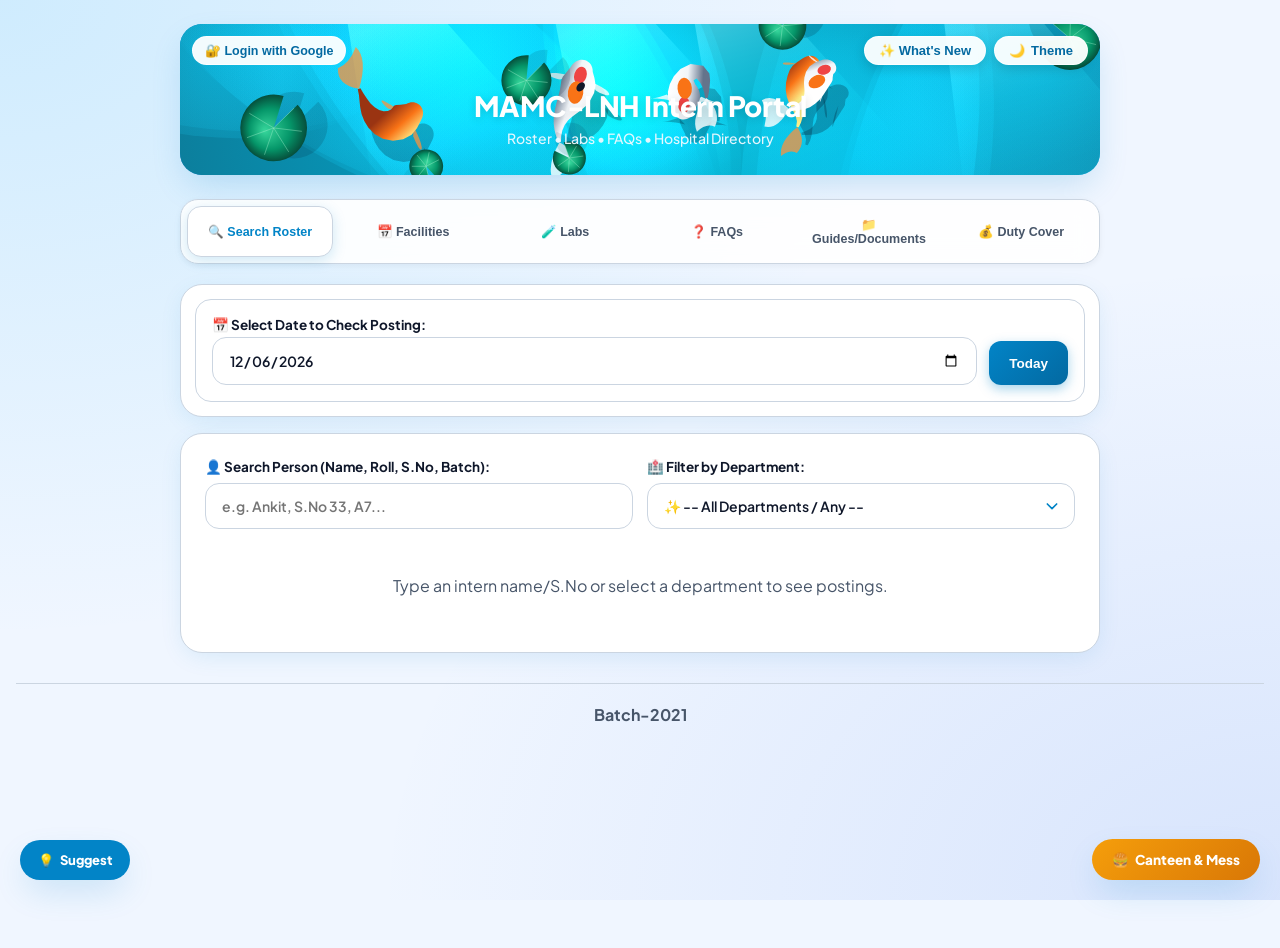
==== commit 097c692a: "Update index.html" ====
--- a/index.html
+++ b/index.html
@@ -546,7 +546,7 @@
 
 <script>
   // ========== VERSION ==========
-  const APP_BUILD = "2026-10-16-v16";
+  const APP_BUILD = "2026-10-16-v17";
 
   // ========== FIREBASE ==========
   const firebaseConfig = {
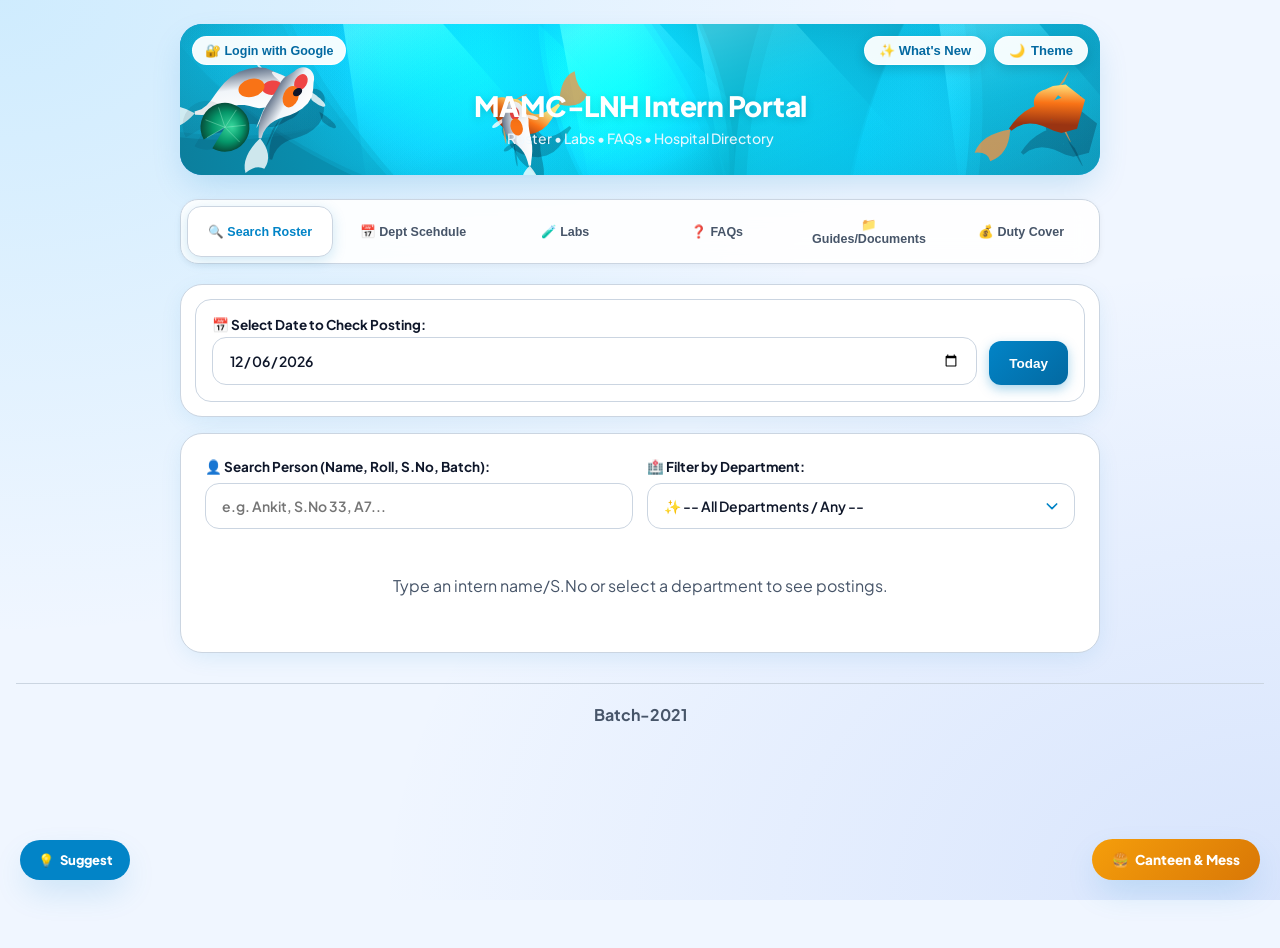
==== commit 97b234a3: "Fix typo in tab button label for schedule" ====
--- a/index.html
+++ b/index.html
@@ -108,7 +108,7 @@
 
   <div class="tabs">
     <button class="tab-btn active" onclick="switchTab('roster')">🔍 Search Roster</button>
-    <button class="tab-btn" onclick="switchTab('schedule')">📅 Facilities</button>
+    <button class="tab-btn" onclick="switchTab('schedule')">📅 Dept Scehdule</button>
     <button class="tab-btn" onclick="switchTab('lab')">🧪 Labs</button>
     <button class="tab-btn" onclick="switchTab('faq')">❓ FAQs</button>
     <button class="tab-btn" onclick="switchTab('guides')">📁 Guides/Documents</button>
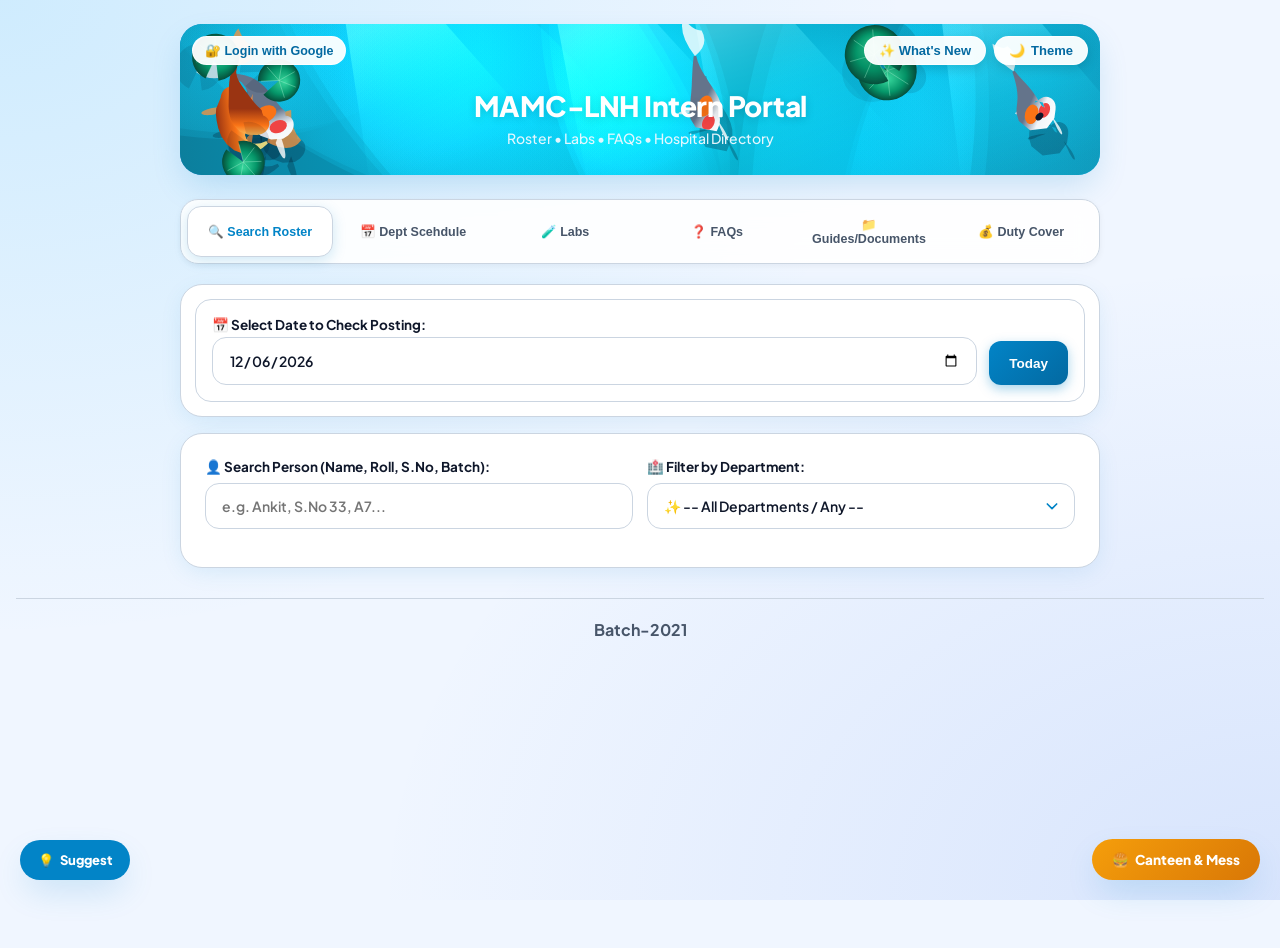
==== commit 2f1f31a9: "Update index.html" ====
--- a/index.html
+++ b/index.html
@@ -9,9 +9,9 @@
   <meta http-equiv="Expires" content="0">
   
   <link rel="manifest" href="./manifest.json">
-<link rel="apple-touch-icon" href="./assets/logo-192.png">
-
-  <link rel="stylesheet" href="css/styles.css">
+  <link rel="apple-touch-icon" href="./assets/logo-192.png">
+
+  <link rel="stylesheet" href="css/styles.css?v=18">
   <title>MAMC-LNH Intern Portal — Roster, Labs & Hospital Directory</title>
 
   <style>
@@ -159,7 +159,7 @@
       </div>
       <div>
         <label for="universalDeptSelect">🏥 Filter by Department:</label>
-        <select id="universalDeptSelect" onchange="executeSmartSearch()">
+        <select id="universalDeptSelect" onchange="executeSmartSearch();renderUploadedRostersBanner()">
           <option value="">✨ -- All Departments / Any --</option>
           <option value="PSM">Community Medicine (PSM)</option>
           <option value="Forensic">Forensic Medicine (FMT)</option>
@@ -418,14 +418,14 @@
   <a id="lightboxDownloadBtn" href="" target="_blank" download style="margin-top:14px;background:white;color:#0f172a;padding:8px 16px;border-radius:20px;font-weight:800;font-size:13px;text-decoration:none" onclick="event.stopPropagation()">⬇️ Open Full Resolution</a>
 </div>
 
-<!-- MENU GALLERY MODAL -->
+<!-- MENU & ROSTER GALLERY MODAL -->
 <div id="menuGalleryModal" class="hidden" style="position:fixed;top:0;left:0;width:100vw;height:100vh;background:rgba(15,23,42,0.9);backdrop-filter:blur(8px);z-index:10005;display:flex;flex-direction:column;align-items:center;padding:16px;box-sizing:border-box">
   <div style="width:100%;max-width:700px;display:flex;justify-content:space-between;align-items:center;color:white;margin-bottom:12px">
-    <h3 id="menuGalleryTitle" style="margin:0;font-size:18px;font-weight:800">📜 Vendor Menu</h3>
+    <h3 id="menuGalleryTitle" style="margin:0;font-size:18px;font-weight:800">📜 Gallery</h3>
     <button onclick="closeMenuGallery()" style="background:rgba(255,255,255,0.2);border:none;color:white;font-size:24px;cursor:pointer;border-radius:50%;width:36px;height:36px;display:flex;align-items:center;justify-content:center">&times;</button>
   </div>
   <div id="menuGalleryContent" style="width:100%;max-width:700px;flex:1;overflow-y:auto;display:flex;flex-direction:column;gap:16px;align-items:center;padding-bottom:20px">
-    <!-- Menu photos injected dynamically -->
+    <!-- Photos injected dynamically -->
   </div>
 </div>
 
@@ -524,19 +524,19 @@
 </div>
 
 <!-- DATA SCRIPTS -->
-<script src="data/data_interns.js"></script>
-<script src="data/data_burari.js"></script>
-<script src="data/data_periphery.js"></script>
-<script src="data/data_labs.js"></script>
-<script src="data/data_schedules.js"></script>
-<script src="data/data_units.js"></script>
-<script src="data/data_faqs.js"></script>
+<script src="data/data_interns.js?v=18"></script>
+<script src="data/data_burari.js?v=18"></script>
+<script src="data/data_periphery.js?v=18"></script>
+<script src="data/data_labs.js?v=18"></script>
+<script src="data/data_schedules.js?v=18"></script>
+<script src="data/data_units.js?v=18"></script>
+<script src="data/data_faqs.js?v=18"></script>
 
 <!-- APPLICATION MODULES -->
-<script src="js/roster.js"></script>
-<script src="js/faqs.js"></script>
-<script src="js/guides.js"></script>
-<script src="js/pond.js"></script>
+<script src="js/roster.js?v=18"></script>
+<script src="js/faqs.js?v=18"></script>
+<script src="js/guides.js?v=18"></script>
+<script src="js/pond.js?v=18"></script>
 
 <!-- FIREBASE -->
 <script src="https://www.gstatic.com/firebasejs/10.14.0/firebase-app-compat.js"></script>
@@ -546,7 +546,7 @@
 
 <script>
   // ========== VERSION ==========
-  const APP_BUILD = "2026-10-16-v17";
+  const APP_BUILD = "2026-11-21-v18";
 
   // ========== FIREBASE ==========
   const firebaseConfig = {
@@ -562,9 +562,24 @@
   const auth = firebase.auth();
   const db = firebase.firestore();
 
+  // ========== LOCAL DATE HELPER (IST SAFE) ==========
+  function getLocalTodayStr() {
+    const d = new Date();
+    const yyyy = d.getFullYear();
+    const mm = String(d.getMonth() + 1).padStart(2, '0');
+    const dd = String(d.getDate()).padStart(2, '0');
+    return `${yyyy}-${mm}-${dd}`;
+  }
+
+  function formatDisplayDate(yyyyMmDd) {
+    if (!yyyyMmDd || !yyyyMmDd.includes('-')) return yyyyMmDd || '';
+    const [y, m, d] = yyyyMmDd.split('-');
+    return `${d}/${m}/${y.slice(2)}`;
+  }
+
   // ========== DATE SELECTOR HANDLERS ==========
   function setTodayDate() {
-    const today = new Date().toISOString().split('T')[0];
+    const today = getLocalTodayStr();
     const dateInput = document.getElementById('dutyDate');
     if (dateInput) {
       dateInput.value = today;
@@ -574,7 +589,8 @@
 
   function onDateOrSelectionChange() {
     const activeTab = document.querySelector('.tab-btn.active');
-    if (activeTab && activeTab.textContent.includes('Facilities')) {
+    renderUploadedRostersBanner();
+    if (activeTab && (activeTab.textContent.includes('Facilities') || activeTab.textContent.includes('Scehdule') || activeTab.textContent.includes('Schedule'))) {
       renderScheduleResults();
     } else if (typeof executeSmartSearch === 'function') {
       executeSmartSearch();
@@ -716,6 +732,277 @@
     setTimeout(() => btn.textContent = old, 1200);
   }
 
+  // ========== OFFICIAL ROSTER UPLOADS (MULTI-PHOTO & PDF SUPPORT) ==========
+  let uploadedRostersData = [];
+
+  const DEPT_DISPLAY_NAMES = {
+    "PSM": "Community Medicine (PSM)",
+    "Forensic": "Forensic Medicine (FMT)",
+    "MED": "General Medicine",
+    "Surgery": "General Surgery",
+    "DVL": "Dermatology (DVL)",
+    "ObsGynae": "Obstetrics & Gynaecology",
+    "Psychiatry": "Psychiatry",
+    "Pediatrics": "Pediatrics",
+    "Casualty": "Casualty / Emergency",
+    "ENT": "ENT",
+    "Ophtha": "Ophthalmology",
+    "Ortho": "Orthopedics",
+    "Anaesthesia": "Anaesthesia",
+    "Pulm Med": "Pulmonary Medicine",
+    "Radiology": "Radiology"
+  };
+
+  function readFileAsBase64(file) {
+    return new Promise((resolve, reject) => {
+      const reader = new FileReader();
+      reader.onload = () => resolve(reader.result);
+      reader.onerror = err => reject(err);
+      reader.readAsDataURL(file);
+    });
+  }
+
+  function initUploadedRostersListener() {
+    db.collection('rosterUploads').orderBy('createdAt', 'desc').onSnapshot(snap => {
+      uploadedRostersData = snap.docs.map(doc => ({ id: doc.id, ...doc.data() }));
+      renderUploadedRostersBanner();
+      if (isAdmin && document.getElementById('adminUploadedRosterList')) {
+        renderAdminUploadedRosterList();
+      }
+    }, err => {
+      console.warn("Roster uploads fetch warning:", err);
+    });
+  }
+
+  function renderUploadedRostersBanner() {
+    const container = document.getElementById('uploadedRostersContainer');
+    if (!container) return;
+
+    const selectedDate = document.getElementById('dutyDate')?.value || getLocalTodayStr();
+    const selectedDept = document.getElementById('universalDeptSelect')?.value || '';
+
+    const activeRosters = uploadedRostersData.filter(r => {
+      const dateMatch = (!r.fromDate || selectedDate >= r.fromDate) && (!r.toDate || selectedDate <= r.toDate);
+      const deptMatch = !selectedDept || r.department === selectedDept;
+      return dateMatch && deptMatch;
+    });
+
+    if (activeRosters.length === 0) {
+      container.innerHTML = '';
+      return;
+    }
+
+    container.innerHTML = activeRosters.map(r => {
+      const deptLabel = DEPT_DISPLAY_NAMES[r.department] || r.department;
+      const pageCount = r.totalPages || (r.fileUrls ? r.fileUrls.length : 1);
+      const isPdf = r.fileType === 'pdf';
+      return `
+        <div style="background:linear-gradient(135deg, rgba(2,132,199,0.10), rgba(14,165,233,0.06));border:1.5px solid rgba(2,132,199,0.35);border-radius:14px;padding:12px 14px;margin-bottom:10px;display:flex;justify-content:space-between;align-items:center;gap:12px;flex-wrap:wrap">
+          <div style="flex:1;min-width:200px">
+            <div style="display:flex;align-items:center;gap:6px;flex-wrap:wrap">
+              <span style="background:var(--primary);color:white;font-size:10.5px;font-weight:800;padding:2px 8px;border-radius:12px;text-transform:uppercase">📄 Official Roster</span>
+              <strong style="font-size:14px;color:var(--text)">${r.title || deptLabel}</strong>
+              ${pageCount > 1 ? `<span style="background:rgba(245,158,11,0.18);color:#d97706;font-size:11px;font-weight:800;padding:2px 8px;border-radius:10px">${pageCount} Pages</span>` : ''}
+            </div>
+            <div style="font-size:12px;color:var(--text-muted);margin-top:4px;font-weight:600">
+              🏥 ${deptLabel} • 📅 ${formatDisplayDate(r.fromDate)} to ${formatDisplayDate(r.toDate)}
+            </div>
+            ${r.note ? `<div style="font-size:12px;color:var(--text);margin-top:4px">📝 ${r.note}</div>` : ''}
+          </div>
+          <button onclick="openRosterGallery('${r.id}')" style="background:var(--primary-gradient);color:white;border:none;padding:8px 14px;border-radius:10px;font-weight:800;font-size:12.5px;cursor:pointer;white-space:nowrap">
+            ${isPdf ? '📥 View / Download PDF' : `🖼️ View Roster (${pageCount} Page${pageCount > 1 ? 's' : ''})`}
+          </button>
+        </div>
+      `;
+    }).join('');
+  }
+
+  function previewSelectedRosterFiles(input) {
+    const summary = document.getElementById('adminRosterFileSummary');
+    if (!summary) return;
+    const count = input.files ? input.files.length : 0;
+    summary.textContent = count > 0
+      ? `✅ ${count} file${count > 1 ? 's' : ''} selected (${Array.from(input.files).map(f => f.name).join(', ')})`
+      : '';
+  }
+
+  async function saveAdminRosterUpload() {
+    if (!currentUser || !isAdmin) return alert('Admin authentication required.');
+
+    const dept = document.getElementById('adminRosterDept').value;
+    const title = document.getElementById('adminRosterTitle').value.trim() || `${DEPT_DISPLAY_NAMES[dept] || dept} Official Roster`;
+    const fromDate = document.getElementById('adminRosterFromDate').value;
+    const toDate = document.getElementById('adminRosterToDate').value;
+    const note = document.getElementById('adminRosterNote').value.trim();
+    const fileInput = document.getElementById('adminRosterFile');
+
+    if (!dept) return alert('Please select a Department.');
+    if (!fromDate || !toDate) return alert('Please select From Date and To Date.');
+    if (fromDate > toDate) return alert('From Date cannot be after To Date.');
+    if (!fileInput.files || fileInput.files.length === 0) return alert('Please select at least one photo or PDF.');
+
+    const files = Array.from(fileInput.files);
+    const btn = document.getElementById('adminRosterSubmitBtn');
+    btn.textContent = `Processing ${files.length} file(s)...`;
+    btn.disabled = true;
+
+    try {
+      const processedItems = [];
+
+      for (let i = 0; i < files.length; i++) {
+        btn.textContent = `Compressing ${i + 1} of ${files.length}...`;
+        const f = files[i];
+        const isPdf = f.type.includes('pdf');
+        const dataUrl = isPdf
+          ? await readFileAsBase64(f)
+          : await compressImage(f, 1200, 0.72);
+
+        if (dataUrl.length > 900000) {
+          throw new Error(`"${f.name}" is too large (${Math.round(dataUrl.length / 1024)} KB) for Firestore's 1 MB limit. Please upload it as compressed photos instead.`);
+        }
+        processedItems.push({ dataUrl, isPdf, name: f.name });
+      }
+
+      // Split items so the main Firestore document stays safely under ~750 KB
+      const inlineUrls = [];
+      const overflowUrls = [];
+      let currentBytes = 0;
+
+      processedItems.forEach(item => {
+        if (currentBytes + item.dataUrl.length <= 750000) {
+          inlineUrls.push(item.dataUrl);
+          currentBytes += item.dataUrl.length;
+        } else {
+          overflowUrls.push(item.dataUrl);
+        }
+      });
+
+      btn.textContent = "Uploading to database...";
+
+      const docRef = await db.collection('rosterUploads').add({
+        department: dept,
+        title: title,
+        fromDate: fromDate,
+        toDate: toDate,
+        note: note,
+        fileType: processedItems[0].isPdf ? 'pdf' : 'image',
+        fileUrl: inlineUrls[0],
+        fileUrls: inlineUrls,
+        totalPages: processedItems.length,
+        hasOverflowPages: overflowUrls.length > 0,
+        fileName: files.length > 1 ? `${files.length} Photos (${files[0].name}...)` : files[0].name,
+        uploadedBy: currentUser.displayName || currentUser.email,
+        createdAt: firebase.firestore.FieldValue.serverTimestamp()
+      });
+
+      // Save extra pages (4th, 5th, 6th... photo) into subcollection
+      if (overflowUrls.length > 0) {
+        const batch = db.batch();
+        overflowUrls.forEach((url, idx) => {
+          const pageRef = docRef.collection('pages').doc(String(inlineUrls.length + idx));
+          batch.set(pageRef, { index: inlineUrls.length + idx, dataUrl: url });
+        });
+        await batch.commit();
+      }
+
+      alert(`Uploaded ${processedItems.length} file(s) successfully!`);
+      switchAdminTab('rosteruploads');
+    } catch (e) {
+      alert('Upload error: ' + e.message);
+    } finally {
+      if (btn) {
+        btn.textContent = "Upload Roster";
+        btn.disabled = false;
+      }
+    }
+  }
+
+  async function openRosterGallery(rosterId) {
+    const roster = uploadedRostersData.find(r => r.id === rosterId);
+    if (!roster) return;
+
+    let allPages = roster.fileUrls && roster.fileUrls.length > 0
+      ? [...roster.fileUrls]
+      : [roster.fileUrl || roster.fileData];
+
+    if (roster.hasOverflowPages) {
+      const snap = await db.collection('rosterUploads').doc(rosterId)
+        .collection('pages').orderBy('index', 'asc').get();
+      snap.forEach(doc => allPages.push(doc.data().dataUrl));
+    }
+
+    if (roster.fileType === 'pdf' || (allPages[0] && allPages[0].startsWith('data:application/pdf'))) {
+      const win = window.open();
+      if (win) {
+        win.document.write(`<iframe src="${allPages[0]}" frameborder="0" style="border:0;top:0;left:0;bottom:0;right:0;width:100%;height:100%;" allowfullscreen></iframe>`);
+      } else {
+        const a = document.createElement('a');
+        a.href = allPages[0];
+        a.download = roster.fileName || 'Official_Roster.pdf';
+        a.click();
+      }
+      return;
+    }
+
+    document.getElementById('menuGalleryTitle').textContent = `📄 ${roster.title} (${allPages.length} Page${allPages.length > 1 ? 's' : ''})`;
+    const container = document.getElementById('menuGalleryContent');
+    container.innerHTML = allPages.map((photo, idx) => `
+      <div style="width:100%;border-radius:14px;overflow:hidden;border:1px solid rgba(255,255,255,0.2);background:#0f172a">
+        <img src="${photo}" style="width:100%;height:auto;display:block" loading="lazy">
+        <div style="padding:8px 12px;background:rgba(0,0,0,0.6);color:white;font-size:12px;font-weight:700;text-align:center">
+          Page ${idx + 1} of ${allPages.length}
+        </div>
+      </div>
+    `).join('');
+
+    document.getElementById('menuGalleryModal')?.classList.remove('hidden');
+  }
+
+  async function deleteAdminRosterUpload(id, title) {
+    if (!currentUser || !isAdmin) return alert('Admin authentication required.');
+    if (!confirm(`Delete uploaded roster "${title}"?`)) return;
+    try {
+      const docRef = db.collection('rosterUploads').doc(id);
+      const pagesSnap = await docRef.collection('pages').get();
+      if (!pagesSnap.empty) {
+        const batch = db.batch();
+        pagesSnap.forEach(p => batch.delete(p.ref));
+        await batch.commit();
+      }
+      await docRef.delete();
+      alert('Roster deleted.');
+    } catch (e) {
+      alert('Error deleting roster: ' + e.message);
+    }
+  }
+
+  function renderAdminUploadedRosterList() {
+    const el = document.getElementById('adminUploadedRosterList');
+    if (!el) return;
+    if (uploadedRostersData.length === 0) {
+      el.innerHTML = '<p style="color:var(--text-muted);font-size:13px">No official rosters uploaded yet.</p>';
+      return;
+    }
+    el.innerHTML = uploadedRostersData.map(r => {
+      const deptLabel = DEPT_DISPLAY_NAMES[r.department] || r.department;
+      const pageCount = r.totalPages || (r.fileUrls ? r.fileUrls.length : 1);
+      return `
+        <div style="display:flex;justify-content:space-between;align-items:center;padding:10px 12px;background:var(--box-bg);border-radius:12px;margin-bottom:8px;border:1px solid var(--border);gap:10px">
+          <div style="flex:1;min-width:0">
+            <div style="font-weight:800;font-size:13.5px;color:var(--text)">${deptLabel} ${pageCount > 1 ? `<span style="color:var(--primary);font-size:11.5px">(${pageCount} pages)</span>` : ''}</div>
+            <div style="font-size:11.5px;color:var(--text-muted);margin-top:2px">
+              📅 ${formatDisplayDate(r.fromDate)} to ${formatDisplayDate(r.toDate)} • 📄 ${r.fileName || r.title}
+            </div>
+          </div>
+          <div style="display:flex;gap:6px;flex-shrink:0">
+            <button onclick="openRosterGallery('${r.id}')" style="background:var(--card);color:var(--text);border:1px solid var(--border);padding:5px 10px;border-radius:8px;font-weight:700;font-size:11.5px;cursor:pointer">View</button>
+            <button onclick="deleteAdminRosterUpload('${r.id}', '${(r.title || deptLabel).replace(/'/g, "\\'")}')" style="background:rgba(239,68,68,0.15);color:#ef4444;border:none;padding:5px 10px;border-radius:8px;font-weight:700;font-size:11.5px;cursor:pointer">🗑️ Delete</button>
+          </div>
+        </div>
+      `;
+    }).join('');
+  }
+
   // ========== ADMIN FUNCTIONS FOR CANTEEN CONTACTS ==========
   async function seedDefaultCanteenContacts(force = false) {
     if (force && !confirm("This will load/restore all default vendor numbers to your live database. Continue?")) return;
@@ -965,10 +1252,10 @@
   }
 
   // SITE UPDATE (What's New)
-  let SITE_VERSION = "2026-10-16-v9";
+  let SITE_VERSION = "2026-11-21-v18";
   let SITE_CHANGELOG = [
+    "Added Multi-Photo Roster Upload & Gallery Viewer support",
     "Redesigned Search Roster to modern, tight compact intern cards",
-    "Added Official Department Roster Upload feature (Admin)",
     "Added real-time Roster Preview notice cards for active date ranges"
   ];
 
@@ -1166,7 +1453,7 @@
           
           <div class="input-group">
             <label>Title (Optional)</label>
-            <input type="text" id="adminRosterTitle" placeholder="e.g. Anaesthesia Unit Posting, Casualty Duty Roster">
+            <input type="text" id="adminRosterTitle" placeholder="e.g. Batch C PSM Posting Roster">
           </div>
           
           <div style="display:grid;grid-template-columns:1fr 1fr;gap:10px">
@@ -1181,8 +1468,9 @@
           </div>
           
           <div class="input-group">
-            <label>Upload File (Photo or PDF) *</label>
-            <input type="file" id="adminRosterFile" accept="image/*,application/pdf">
+            <label>Upload Files (Select 1 or Multiple Photos / PDF) *</label>
+            <input type="file" id="adminRosterFile" accept="image/*,application/pdf" multiple onchange="previewSelectedRosterFiles(this)">
+            <div id="adminRosterFileSummary" style="font-size:12px;color:var(--primary);font-weight:700;margin-top:6px"></div>
           </div>
           
           <div class="input-group">
@@ -1192,7 +1480,6 @@
           
           <div style="display:flex;gap:10px;flex-wrap:wrap">
             <button onclick="saveAdminRosterUpload()" id="adminRosterSubmitBtn" class="btn-primary-sm">Upload Roster</button>
-            <button onclick="resetAdminRosterForm()" id="adminRosterCancelBtn" class="btn-secondary-sm hidden">Cancel</button>
           </div>
         </div>
 
@@ -1704,40 +1991,39 @@
     renderScheduleResults();
   }
 
-
-/**
- * Checks whether a schedule row matches the Sunday emergency unit/ward
- */
-function isSundayEmergencyUnit(title, location, emUnit) {
-  if (emUnit == null) return false;
-
-  const t = (title || '').toLowerCase();
-  const loc = (location || '').toLowerCase();
-  const u = String(emUnit).toLowerCase();
-
-  // Medicine / ENT → "Unit 1", "Unit 2" ...
-  if (t.startsWith(`unit ${u}`) || t.startsWith(`unit ${u} `)) return true;
-
-  // Surgery → "Surgery Unit 1"
-  if (t.startsWith(`surgery unit ${u}`)) return true;
-
-  // Ortho → "Orthopedics Unit 1"
-  if (t.startsWith(`orthopedics unit ${u}`)) return true;
-
-  // Gynae → Roman numerals (Unit I, Unit II ... Unit VI)
-  const roman = { '1': 'i', '2': 'ii', '3': 'iii', '4': 'iv', '5': 'v', '6': 'vi' };
-  if (roman[u] && (t.startsWith(`unit ${roman[u]}`) || t.startsWith(`unit ${roman[u]} `))) return true;
-
-  // Peds Medicine → ward codes live in location ("Ward 13B", "Ward 19A" ...)
-  if (
-    loc.includes(`ward ${u}`) ||
-    loc.includes(`ward: ${u}`) ||
-    loc.includes(`ward:</b> ward ${u}`) ||
-    loc.includes(`ward:</b>ward ${u}`)
-  ) return true;
-
-  return false;
-}
+  /**
+   * Checks whether a schedule row matches the Sunday emergency unit/ward
+   */
+  function isSundayEmergencyUnit(title, location, emUnit) {
+    if (emUnit == null) return false;
+
+    const t = (title || '').toLowerCase();
+    const loc = (location || '').toLowerCase();
+    const u = String(emUnit).toLowerCase();
+
+    // Medicine / ENT → "Unit 1", "Unit 2" ...
+    if (t.startsWith(`unit ${u}`) || t.startsWith(`unit ${u} `)) return true;
+
+    // Surgery → "Surgery Unit 1"
+    if (t.startsWith(`surgery unit ${u}`)) return true;
+
+    // Ortho → "Orthopedics Unit 1"
+    if (t.startsWith(`orthopedics unit ${u}`)) return true;
+
+    // Gynae → Roman numerals (Unit I, Unit II ... Unit VI)
+    const roman = { '1': 'i', '2': 'ii', '3': 'iii', '4': 'iv', '5': 'v', '6': 'vi' };
+    if (roman[u] && (t.startsWith(`unit ${roman[u]}`) || t.startsWith(`unit ${roman[u]} `))) return true;
+
+    // Peds Medicine → ward codes live in location ("Ward 13B", "Ward 19A" ...)
+    if (
+      loc.includes(`ward ${u}`) ||
+      loc.includes(`ward: ${u}`) ||
+      loc.includes(`ward:</b> ward ${u}`) ||
+      loc.includes(`ward:</b>ward ${u}`)
+    ) return true;
+
+    return false;
+  }
 
   function renderScheduleResults() {
     const query = document.getElementById('scheduleSearch').value.toLowerCase().trim();
@@ -1797,7 +2083,7 @@
 
       // Check Sunday Emergency Rotation
       const dateInput = document.getElementById('dutyDate');
-      const selectedDateStr = (dateInput && dateInput.value) ? dateInput.value : new Date().toISOString().split('T')[0];
+      const selectedDateStr = (dateInput && dateInput.value) ? dateInput.value : getLocalTodayStr();
       const emInfo = getEmergencyUnitOnDate(categoryId, selectedDateStr);
 
       let sundayBannerHtml = '';
@@ -2029,18 +2315,18 @@
   }
 
   // Run for ALL users (logged in or not)
-initFoodContactsListener();
-initUploadedRostersListener();
-
-auth.onAuthStateChanged(user => {
-  if (user) handleAuth(user);
-  else {
-    currentUser = null;
-    isAdmin = false;
-    window.isAdmin = false;
-    updateAuthUI();
-  }
-});
+  initFoodContactsListener();
+  initUploadedRostersListener();
+
+  auth.onAuthStateChanged(user => {
+    if (user) handleAuth(user);
+    else {
+      currentUser = null;
+      isAdmin = false;
+      window.isAdmin = false;
+      updateAuthUI();
+    }
+  });
   if ('serviceWorker' in navigator) {
     navigator.serviceWorker.getRegistrations().then(regs => {
       regs.forEach(r => r.update());
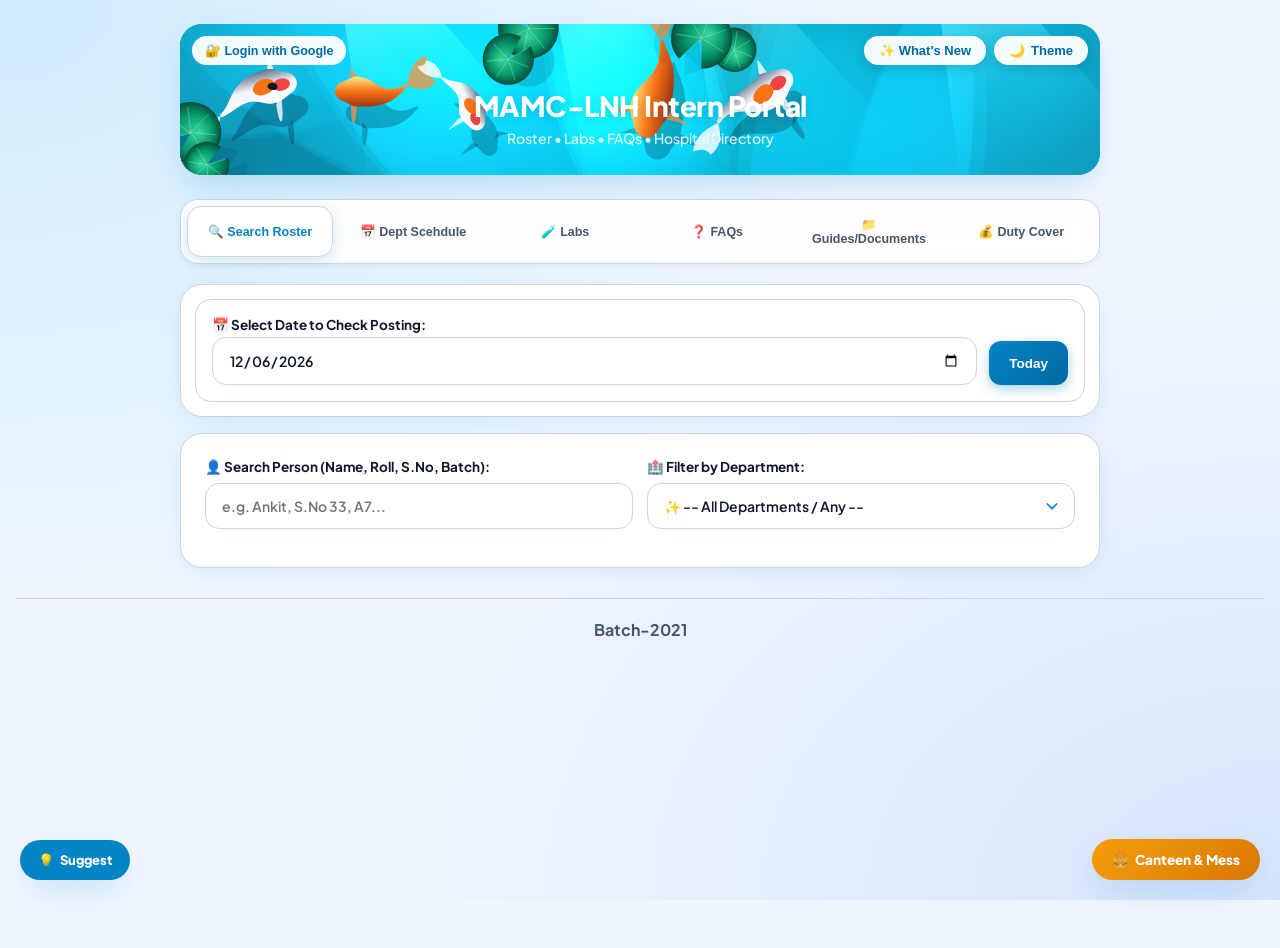
==== commit b64242ae: "Update index.html" ====
--- a/index.html
+++ b/index.html
@@ -918,45 +918,68 @@
   }
 
   async function openRosterGallery(rosterId) {
-    const roster = uploadedRostersData.find(r => r.id === rosterId);
-    if (!roster) return;
-
-    let allPages = roster.fileUrls && roster.fileUrls.length > 0
-      ? [...roster.fileUrls]
-      : [roster.fileUrl || roster.fileData];
-
-    if (roster.hasOverflowPages) {
-      const snap = await db.collection('rosterUploads').doc(rosterId)
-        .collection('pages').orderBy('index', 'asc').get();
-      snap.forEach(doc => allPages.push(doc.data().dataUrl));
-    }
-
-    if (roster.fileType === 'pdf' || (allPages[0] && allPages[0].startsWith('data:application/pdf'))) {
-      const win = window.open();
-      if (win) {
-        win.document.write(`<iframe src="${allPages[0]}" frameborder="0" style="border:0;top:0;left:0;bottom:0;right:0;width:100%;height:100%;" allowfullscreen></iframe>`);
-      } else {
-        const a = document.createElement('a');
-        a.href = allPages[0];
-        a.download = roster.fileName || 'Official_Roster.pdf';
-        a.click();
-      }
-      return;
-    }
-
-    document.getElementById('menuGalleryTitle').textContent = `📄 ${roster.title} (${allPages.length} Page${allPages.length > 1 ? 's' : ''})`;
-    const container = document.getElementById('menuGalleryContent');
-    container.innerHTML = allPages.map((photo, idx) => `
-      <div style="width:100%;border-radius:14px;overflow:hidden;border:1px solid rgba(255,255,255,0.2);background:#0f172a">
-        <img src="${photo}" style="width:100%;height:auto;display:block" loading="lazy">
-        <div style="padding:8px 12px;background:rgba(0,0,0,0.6);color:white;font-size:12px;font-weight:700;text-align:center">
-          Page ${idx + 1} of ${allPages.length}
-        </div>
+  const roster = uploadedRostersData.find(r => r.id === rosterId);
+  if (!roster) return;
+
+  let allPages = roster.fileUrls && roster.fileUrls.length > 0
+    ? [...roster.fileUrls]
+    : [roster.fileUrl || roster.fileData];
+
+  if (roster.hasOverflowPages) {
+    const snap = await db.collection('rosterUploads').doc(rosterId)
+      .collection('pages').orderBy('index', 'asc').get();
+    snap.forEach(doc => allPages.push(doc.data().dataUrl));
+  }
+
+  if (roster.fileType === 'pdf' || (allPages[0] && allPages[0].startsWith('data:application/pdf'))) {
+    const win = window.open();
+    if (win) {
+      win.document.write(`<iframe src="${allPages[0]}" frameborder="0" style="border:0;top:0;left:0;bottom:0;right:0;width:100%;height:100%;" allowfullscreen></iframe>`);
+    } else {
+      const a = document.createElement('a');
+      a.href = allPages[0];
+      a.download = roster.fileName || 'Official_Roster.pdf';
+      a.click();
+    }
+    return;
+  }
+
+  document.getElementById('menuGalleryTitle').textContent = `📄 ${roster.title} (${allPages.length} Page${allPages.length > 1 ? 's' : ''})`;
+  const container = document.getElementById('menuGalleryContent');
+  container.innerHTML = allPages.map((photo, idx) => `
+    <div style="width:100%;flex-shrink:0;border-radius:14px;overflow:hidden;border:1px solid rgba(255,255,255,0.25);background:#0f172a">
+      <img src="${photo}" onclick="openRosterFullZoom('${rosterId}', ${idx})" style="width:100%;height:auto;display:block;cursor:zoom-in">
+      <div style="padding:8px 12px;background:rgba(0,0,0,0.75);color:white;font-size:12px;font-weight:700;display:flex;justify-content:space-between;align-items:center">
+        <span>Page ${idx + 1} of ${allPages.length}</span>
+        <span style="color:#38bdf8;cursor:pointer" onclick="openRosterFullZoom('${rosterId}', ${idx})">🔍 Tap image to Zoom</span>
       </div>
-    `).join('');
-
-    document.getElementById('menuGalleryModal')?.classList.remove('hidden');
-  }
+    </div>
+  `).join('');
+
+  // Store loaded pages temporarily for instant full-screen zoom
+  window._currentRosterPages = allPages;
+  document.getElementById('menuGalleryModal')?.classList.remove('hidden');
+}
+
+function openRosterFullZoom(rosterId, pageIdx) {
+  const pages = window._currentRosterPages || [];
+  const src = pages[pageIdx];
+  if (!src) return;
+  const modal = document.getElementById('imageLightboxModal');
+  const img = document.getElementById('lightboxImg');
+  const dl = document.getElementById('lightboxDownloadBtn');
+  if (img) img.src = src;
+  if (dl) {
+    dl.href = src;
+    dl.download = `Roster_Page_${pageIdx + 1}.jpg`;
+  }
+  if (modal) modal.classList.remove('hidden');
+}
+
+function closeLightbox() {
+  document.getElementById('imageLightboxModal')?.classList.add('hidden');
+}
+
 
   async function deleteAdminRosterUpload(id, title) {
     if (!currentUser || !isAdmin) return alert('Admin authentication required.');
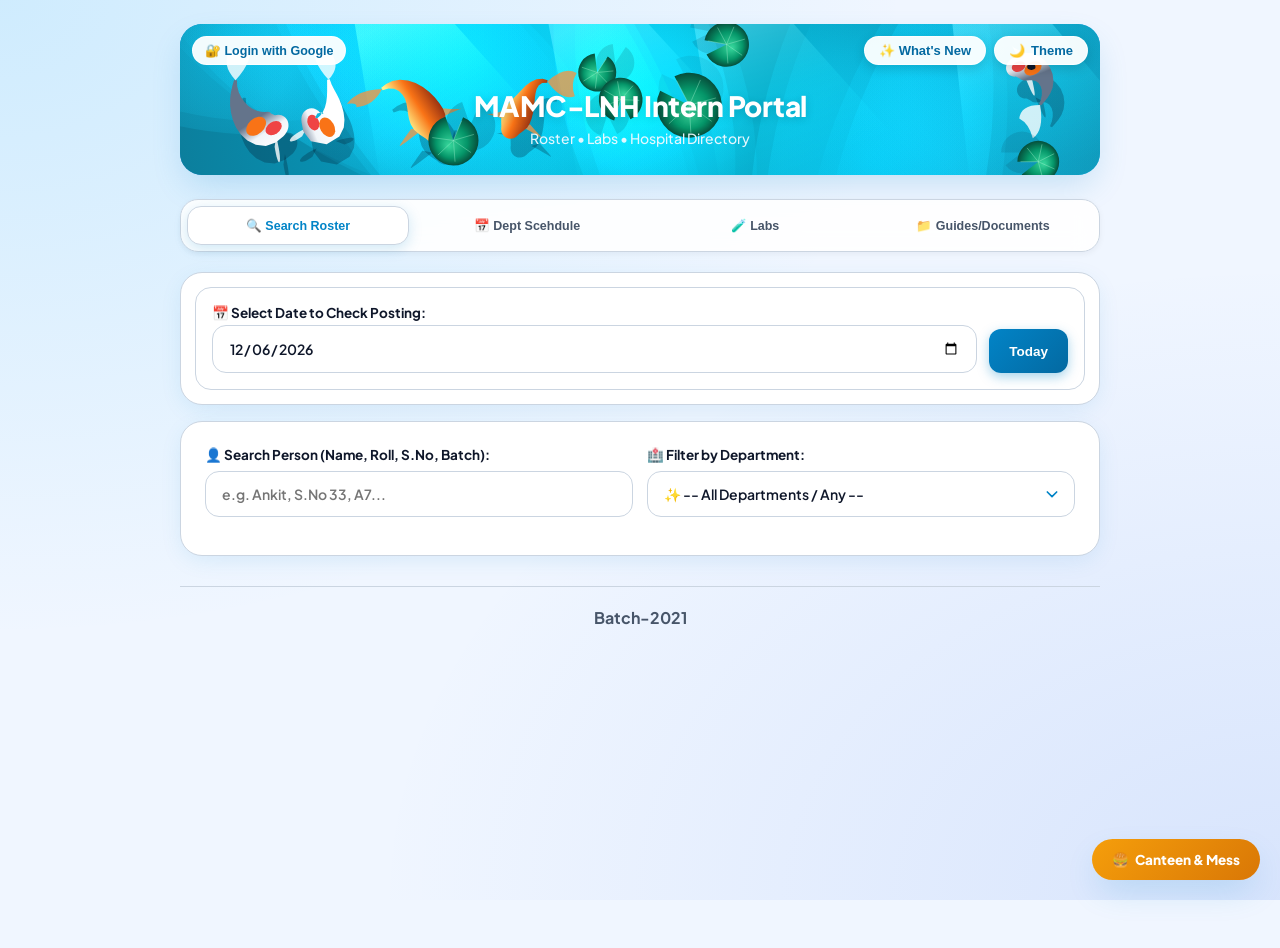
==== commit 7455a2ce: "Update index.html" ====
--- a/index.html
+++ b/index.html
@@ -82,6 +82,80 @@
       box-shadow: 0 2px 6px rgba(0,0,0,0.15);
     }
   </style>
+  <style>
+    /* LAB PHOTO GUIDES */
+    .lab-photo-rail {
+      display: flex;
+      gap: 10px;
+      overflow-x: auto;
+      padding: 2px 2px 8px;
+      scroll-snap-type: x mandatory;
+      -webkit-overflow-scrolling: touch;
+    }
+    .lab-photo-rail::-webkit-scrollbar { height: 6px; }
+    .lab-photo-rail::-webkit-scrollbar-thumb { background: var(--border); border-radius: 99px; }
+    .lab-photo-card {
+      flex: 0 0 auto;
+      width: 168px;
+      scroll-snap-align: start;
+      border: 1.5px solid var(--border);
+      border-radius: 14px;
+      overflow: hidden;
+      background: var(--card);
+      cursor: pointer;
+      box-shadow: var(--shadow-sm);
+      transition: transform 0.16s ease, box-shadow 0.16s ease, border-color 0.16s ease;
+      text-align: left;
+      padding: 0;
+      font-family: inherit;
+    }
+    .lab-photo-card:hover,
+    .lab-photo-card:focus-visible {
+      transform: translateY(-2px);
+      box-shadow: var(--shadow-md);
+      border-color: var(--primary);
+      outline: none;
+    }
+    .lab-photo-card:active { transform: translateY(0); }
+    .lab-photo-thumb {
+      width: 100%;
+      height: 108px;
+      object-fit: cover;
+      display: block;
+      background: var(--box-bg);
+    }
+    .lab-photo-meta { padding: 8px 10px 9px; }
+    .lab-photo-lab {
+      display: inline-block;
+      font-size: 10px;
+      font-weight: 800;
+      letter-spacing: 0.02em;
+      text-transform: uppercase;
+      color: var(--primary);
+      background: var(--box-bg);
+      border-radius: 6px;
+      padding: 2px 6px;
+      margin-bottom: 4px;
+      max-width: 100%;
+      overflow: hidden;
+      text-overflow: ellipsis;
+      white-space: nowrap;
+    }
+    .lab-photo-cap {
+      font-size: 12px;
+      font-weight: 600;
+      color: var(--text);
+      line-height: 1.35;
+      display: -webkit-box;
+      -webkit-line-clamp: 2;
+      -webkit-box-orient: vertical;
+      overflow: hidden;
+    }
+    @media (max-width: 480px) {
+      .lab-photo-card { width: 148px; }
+      .lab-photo-thumb { height: 96px; }
+    }
+  </style>
 </head>
 <body>
 <div class="container">
@@ -103,16 +177,14 @@
       </div>
     </div>
     <h1>MAMC-LNH Intern Portal</h1>
-    <p class="subtitle">Roster • Labs • FAQs • Hospital Directory</p>
+    <p class="subtitle">Roster • Labs • Hospital Directory</p>
   </div>
 
   <div class="tabs">
     <button class="tab-btn active" onclick="switchTab('roster')">🔍 Search Roster</button>
     <button class="tab-btn" onclick="switchTab('schedule')">📅 Dept Scehdule</button>
     <button class="tab-btn" onclick="switchTab('lab')">🧪 Labs</button>
-    <button class="tab-btn" onclick="switchTab('faq')">❓ FAQs</button>
     <button class="tab-btn" onclick="switchTab('guides')">📁 Guides/Documents</button>
-    <button class="tab-btn" onclick="switchTab('swaps')">💰 Duty Cover</button>
   </div>
 
   <!-- ADMIN PANEL -->
@@ -126,7 +198,7 @@
       <button class="admin-tab" onclick="switchAdminTab('announcements')">Announcements</button>
       <button class="admin-tab" onclick="switchAdminTab('rosteruploads')">📄 Roster Uploads</button>
       <button class="admin-tab" onclick="switchAdminTab('canteen')">Canteen Contacts</button>
-      <button class="admin-tab" onclick="switchAdminTab('faqs')">Add FAQ</button>
+      <button class="admin-tab" onclick="switchAdminTab('labphotos')">📸 Lab Photos</button>
       <button class="admin-tab" onclick="switchAdminTab('notes')">Notes</button>
     </div>
     <div id="adminContent"></div>
@@ -242,6 +314,16 @@
 
   <!-- TAB 3: LABS -->
   <div id="lab-tab" class="hidden">
+
+    <!-- LAB PHOTO GUIDES -->
+    <div id="labPhotoSection" class="hidden" style="margin-bottom:14px">
+      <div style="display:flex;align-items:baseline;justify-content:space-between;gap:10px;margin-bottom:8px">
+        <h3 style="margin:0;font-size:15px;font-weight:800;color:var(--text)">📸 Lab Photo Guides</h3>
+        <span id="labPhotoCount" style="font-size:12px;color:var(--text-muted);font-weight:700"></span>
+      </div>
+      <div id="labPhotoRail" class="lab-photo-rail"></div>
+    </div>
+
     <div id="labDirectoryContainer" style="margin-top: 12px; margin-bottom: 12px; position: relative;">
       <button id="labDirectoryToggleBtn" onclick="toggleLabDirectoryPopup()" style="display:inline-flex; align-items:center; gap:6px; padding:9px 16px; border-radius:12px; border:1.5px solid var(--border); background:var(--box-bg); color:var(--primary); font-weight:800; font-size:13px; cursor:pointer; font-family:inherit; box-shadow: var(--shadow-sm);">
         📄 Report Locations (A–Z Directory) <span style="font-size:11px; opacity:0.7">▼</span>
@@ -280,22 +362,6 @@
     <div id="labResults"></div>
   </div>
 
-  <!-- TAB 4: FAQs -->
-  <div id="faq-tab" class="card hidden">
-    <div class="faq-search-bar">
-      <div class="input-group" style="margin-bottom:10px">
-        <label for="faqSearchInput">🔍 Search SOPs</label>
-        <input type="text" id="faqSearchInput" placeholder="Type any keyword..." oninput="renderFaqs();saveSearchHistory('faq',this.value)" autocomplete="off">
-      </div>
-      <div class="faq-controls">
-        <button onclick="expandAllFaqs()">Expand All</button>
-        <button onclick="collapseAllFaqs()">Collapse All</button>
-        <span class="faq-match-count" id="faqMatchCount"></span>
-      </div>
-    </div>
-    <div id="faqResults"><p style="text-align:center;color:var(--text-muted);padding:30px">Loading FAQs...</p></div>
-  </div>
-
   <!-- TAB 5: GUIDES & DOCUMENTS -->
   <div id="guides-tab" class="card hidden">
     <!-- Header -->
@@ -374,38 +440,6 @@
     </div>
   </div>
 
-  <!-- TAB 6: DUTY COVER -->
-  <div id="swaps-tab" class="card hidden">
-    <div style="display:flex;justify-content:space-between;align-items:center;flex-wrap:wrap;gap:10px;margin-bottom:16px">
-      <div>
-        <h3 style="margin:0;font-size:18px;font-weight:800">💰 Duty Cover Board</h3>
-        <p style="margin:4px 0 0 0;font-size:13px;color:var(--text-muted)">Need someone to cover your duty? Offer payment and negotiate</p>
-      </div>
-      <button id="createSwapBtn" onclick="showCreateSwapForm()" class="btn-primary-sm" style="display:none">+ New Cover Request</button>
-    </div>
-
-    <div id="swapLoginPrompt" class="login-required-msg">
-      <p>🔐 Please <strong>Login with Google</strong> to view and post duty cover requests.</p>
-    </div>
-
-    <div id="swapContent" class="hidden">
-      <div id="createSwapForm" class="admin-form-card hidden">
-        <h4 id="swapFormTitle">Post a Cover Request</h4>
-        <input type="hidden" id="editingSwapId" value="">
-        <div class="input-group"><label>Date of duty you want covered</label><input type="date" id="swapDate"></div>
-        <div class="input-group"><label>Your current duty / posting</label><input type="text" id="swapCurrentDuty" placeholder="e.g. Night Duty - Medicine / ENT / PSM Burari Night"></div>
-        <div class="input-group"><label>What you are looking for (optional)</label><input type="text" id="swapLookingFor" placeholder="e.g. Day duty, any unit, PDO"></div>
-        <div class="input-group"><label>Amount you are offering (₹)</label><input type="number" id="swapAmount" placeholder="e.g. 500, 1000, 1500" min="0"></div>
-        <div class="input-group"><label>Additional notes</label><textarea id="swapNotes" rows="2" placeholder="Any extra details..."></textarea></div>
-        <div style="display:flex;gap:10px;flex-wrap:wrap">
-          <button onclick="submitSwapRequest()" id="swapSubmitBtn" class="btn-primary-sm">Post Request</button>
-          <button onclick="hideCreateSwapForm()" class="btn-secondary-sm">Cancel</button>
-        </div>
-      </div>
-      <div id="swapList"></div>
-    </div>
-  </div>
-</div>
 
 <footer style="text-align:center;margin-top:30px;padding:16px;border-top:1px solid var(--border);color:var(--text-muted);font-size:13px">
   <p style="margin:4px 0 0 0;font-size:16px"><strong>Batch-2021</strong></p>
@@ -430,13 +464,8 @@
 </div>
 
 <!-- FLOATING BUTTONS CONTAINER -->
-<div style="position:fixed;bottom:20px;left:20px;right:20px;z-index:9998;display:flex;justify-content:space-between;align-items:center;pointer-events:none;">
-  <!-- Left Button: Suggest Changes -->
-  <button id="feedbackToggleBtn" onclick="toggleFeedbackModal()" style="pointer-events:auto;background:var(--primary);color:white;border:none;border-radius:50px;padding:12px 18px;font-weight:800;font-size:13px;box-shadow:var(--shadow-lg);cursor:pointer;display:flex;align-items:center;gap:6px;font-family:inherit">
-    💡 <span>Suggest</span>
-  </button>
-
-  <!-- Right Button: Food & Mess Contacts -->
+<div style="position:fixed;bottom:20px;left:20px;right:20px;z-index:9998;display:flex;justify-content:flex-end;align-items:center;pointer-events:none;">
+  <!-- Food & Mess Contacts -->
   <button id="foodToggleBtn" onclick="toggleFoodModal()" style="pointer-events:auto;background:linear-gradient(135deg, #f59e0b, #d97706);color:white;border:none;border-radius:50px;padding:12px 20px;font-weight:800;font-size:13.5px;box-shadow:var(--shadow-lg);cursor:pointer;display:flex;align-items:center;gap:6px;font-family:inherit">
     🍔 <span>Canteen & Mess</span>
   </button>
@@ -463,16 +492,23 @@
   </div>
 </div>
 
-<!-- FLOATING SUGGESTION MODAL -->
-<div id="feedbackModal" class="hidden" style="position:fixed;top:0;left:0;width:100vw;height:100vh;background:rgba(15,23,42,0.6);backdrop-filter:blur(6px);z-index:10000;display:flex;align-items:center;justify-content:center;padding:16px;box-sizing:border-box">
-  <div style="background:var(--card);width:100%;max-width:640px;border-radius:20px;box-shadow:var(--shadow-lg);border:1px solid var(--border);overflow:hidden;animation:popupSlide 0.3s ease">
-    <div style="padding:16px 20px;background:var(--primary-gradient);color:white;display:flex;justify-content:space-between;align-items:center">
-      <h3 style="margin:0;font-size:16px;font-weight:700">💡 Roster Feedback & Corrections</h3>
-      <button onclick="toggleFeedbackModal()" style="background:rgba(255,255,255,0.2);border:none;color:white;font-size:20px;cursor:pointer;border-radius:50%;width:32px;height:32px">&times;</button>
+<!-- LAB PHOTO LIGHTBOX -->
+<div id="labPhotoModal" class="hidden" style="position:fixed;top:0;left:0;width:100vw;height:100vh;background:rgba(2,10,20,0.94);backdrop-filter:blur(8px);z-index:10006;display:flex;flex-direction:column;padding:14px;box-sizing:border-box">
+  <div style="width:100%;max-width:820px;margin:0 auto;display:flex;justify-content:space-between;align-items:center;color:white;gap:10px;flex-shrink:0">
+    <div style="min-width:0">
+      <h3 id="labPhotoTitle" style="margin:0;font-size:16px;font-weight:800;white-space:nowrap;overflow:hidden;text-overflow:ellipsis">📸 Lab Photo</h3>
+      <p id="labPhotoSub" style="margin:2px 0 0;font-size:12px;opacity:0.75"></p>
     </div>
-    <div style="padding:12px">
-      <iframe src="https://docs.google.com/forms/d/e/1FAIpQLSdTHssorcf7rmuzjX7nfiZ1QRddKD1is_rXuyA-NNz28tyQQQ/viewform?embedded=true" width="100%" height="500" frameborder="0" style="border:none;display:block;border-radius:12px">Loading…</iframe>
+    <button onclick="closeLabPhoto()" style="background:rgba(255,255,255,0.18);border:none;color:white;font-size:22px;cursor:pointer;border-radius:50%;width:36px;height:36px;display:flex;align-items:center;justify-content:center;flex-shrink:0">&times;</button>
+  </div>
+
+  <div style="flex:1;display:flex;align-items:center;justify-content:center;gap:8px;min-height:0;width:100%;max-width:820px;margin:10px auto 0">
+    <button id="labPhotoPrev" onclick="labPhotoStep(-1)" aria-label="Previous photo" style="background:rgba(255,255,255,0.18);border:none;color:white;font-size:22px;cursor:pointer;border-radius:50%;width:40px;height:40px;flex-shrink:0">‹</button>
+    <div style="flex:1;min-width:0;height:100%;display:flex;flex-direction:column;align-items:center;justify-content:center;gap:10px">
+      <img id="labPhotoImg" src="" alt="" style="max-width:100%;max-height:100%;object-fit:contain;border-radius:12px;background:#0b1220">
+      <div id="labPhotoCaption" style="color:rgba(255,255,255,0.92);font-size:13.5px;text-align:center;line-height:1.5;flex-shrink:0;max-width:640px"></div>
     </div>
+    <button id="labPhotoNext" onclick="labPhotoStep(1)" aria-label="Next photo" style="background:rgba(255,255,255,0.18);border:none;color:white;font-size:22px;cursor:pointer;border-radius:50%;width:40px;height:40px;flex-shrink:0">›</button>
   </div>
 </div>
 
@@ -530,11 +566,9 @@
 <script src="data/data_labs.js?v=18"></script>
 <script src="data/data_schedules.js?v=18"></script>
 <script src="data/data_units.js?v=18"></script>
-<script src="data/data_faqs.js?v=18"></script>
 
 <!-- APPLICATION MODULES -->
 <script src="js/roster.js?v=18"></script>
-<script src="js/faqs.js?v=18"></script>
 <script src="js/guides.js?v=18"></script>
 <script src="js/pond.js?v=18"></script>
 
@@ -546,7 +580,7 @@
 
 <script>
   // ========== VERSION ==========
-  const APP_BUILD = "2026-11-21-v18";
+  const APP_BUILD = "2026-11-24-v19";
 
   // ========== FIREBASE ==========
   const firebaseConfig = {
@@ -1388,9 +1422,7 @@
     }
 
     renderUserHistory();
-    if (!document.getElementById('swaps-tab').classList.contains('hidden')) renderSwapTab();
     if (!document.getElementById('guides-tab').classList.contains('hidden')) renderClinicalGuides();
-    startDutyCoverListener();
     initPushNotifications();
     initFoodContactsListener();
     initUploadedRostersListener();
@@ -1532,24 +1564,40 @@
         </div>
         <div id="adminCanteenList"></div>`;
       renderAdminCanteenList();
-    } else if (tab === 'faqs') {
+    } else if (tab === 'labphotos') {
       content.innerHTML = `
         <div class="admin-form-card">
-          <h4>Add New FAQ / SOP</h4>
-          <div class="input-group"><label>Category</label>
-            <select id="faqCat">
-              <option>Emergency & Critical Workflows</option>
-              <option>Blood Bank & Transfusion</option>
-              <option>Special Forms & Laboratory Routing</option>
-              <option>Radiology & Super-Specialty Navigation</option>
-              <option>Other</option>
-            </select>
+          <h4>📸 Add Lab Photos</h4>
+          <p style="font-size:12.5px;color:var(--text-muted);margin:0 0 12px">
+            Photos appear in the Labs tab for everyone, filtered to the lab they belong to.
+            Use them for sample collection rooms, tube racks, report counters and machine locations.
+          </p>
+          <div class="input-group">
+            <label>Which lab / window?</label>
+            <select id="labPhotoGroup">${labPhotoGroupOptions()}</select>
           </div>
-          <div class="input-group"><label>Question</label><input type="text" id="faqQ"></div>
-          <div class="input-group"><label>Answer (HTML allowed)</label><textarea id="faqA" rows="4"></textarea></div>
-          <div class="input-group"><label><input type="checkbox" id="faqUrgent"> Mark as Urgent</label></div>
-          <button onclick="addFaqEntry()" class="btn-primary-sm">Add FAQ</button>
+          <div class="input-group">
+            <label>Caption (optional)</label>
+            <input type="text" id="labPhotoCaption" placeholder="e.g. Sample drop counter — Window 2" maxlength="90">
+          </div>
+          <div class="input-group">
+            <label>Photos</label>
+            <input type="file" id="labPhotoFiles" accept="image/*" multiple>
+            <div id="labPhotoFileSummary" style="font-size:12px;color:var(--text-muted);margin-top:6px"></div>
+          </div>
+          <button id="labPhotoUploadBtn" onclick="uploadLabPhotos()" class="btn-primary-sm">Upload Photos</button>
+        </div>
+        <div style="margin-top:18px">
+          <h5 style="margin:0 0 8px;font-size:14px;font-weight:800">Uploaded photos</h5>
+          <div id="adminLabPhotoList"><p style="color:var(--text-muted);font-size:13px">Loading...</p></div>
         </div>`;
+      const fi = document.getElementById('labPhotoFiles');
+      if (fi) fi.addEventListener('change', () => {
+        const n = fi.files ? fi.files.length : 0;
+        const el = document.getElementById('labPhotoFileSummary');
+        if (el) el.textContent = n ? `${n} photo${n > 1 ? 's' : ''} selected` : '';
+      });
+      renderAdminLabPhotoList();
     } else {
       content.innerHTML = `<p style="color:var(--text-muted)">Notes / future tools will appear here.</p>`;
     }
@@ -1597,333 +1645,6 @@
     } catch (e) { el.innerHTML = '<p style="color:var(--urgent)">Failed to load</p>'; }
   }
 
-  async function addFaqEntry() {
-    const category = document.getElementById('faqCat').value;
-    const question = document.getElementById('faqQ').value.trim();
-    const answer = document.getElementById('faqA').value.trim();
-    const urgent = document.getElementById('faqUrgent').checked;
-    if (!question || !answer) return alert('Question and Answer required');
-    try {
-      await db.collection('extraFaqs').add({
-        category, question, answer, urgent, id: 'extra_' + Date.now(),
-        createdAt: firebase.firestore.FieldValue.serverTimestamp()
-      });
-      alert('FAQ added.'); document.getElementById('faqQ').value = ''; document.getElementById('faqA').value = '';
-      renderFaqs();
-    } catch (e) { alert('Error: ' + e.message); }
-  }
-
-  // DUTY COVER BOARD
-  let coverListener = null;
-  let knownCoverIds = new Set();
-  let editingSwapId = null;
-
-  function startDutyCoverListener() {
-    if (!currentUser || coverListener) return;
-    coverListener = db.collection('dutySwaps')
-      .where('status', '==', 'open')
-      .orderBy('createdAt', 'desc')
-      .limit(20)
-      .onSnapshot(snap => {
-        snap.docChanges().forEach(change => {
-          if (change.type === 'added') {
-            const id = change.doc.id;
-            const data = change.doc.data();
-            if (data.requesterUid === currentUser.uid) {
-              knownCoverIds.add(id);
-              return;
-            }
-            if (!knownCoverIds.has(id)) {
-              knownCoverIds.add(id);
-              const amt = data.amount ? ` (₹${data.amount})` : '';
-              showLiveToast('💰 New Duty Cover Request', `${data.requesterName} needs cover for ${data.currentDuty}${amt}`);
-              if (!document.getElementById('swaps-tab').classList.contains('hidden')) loadSwaps();
-            }
-          }
-        });
-      }, err => {
-        console.warn('Cover listener error:', err.message);
-      });
-  }
-
-  function renderSwapTab() {
-    const prompt = document.getElementById('swapLoginPrompt');
-    const content = document.getElementById('swapContent');
-    const createBtn = document.getElementById('createSwapBtn');
-    if (!currentUser) {
-      prompt.classList.remove('hidden');
-      content.classList.add('hidden');
-      createBtn.style.display = 'none';
-      return;
-    }
-    prompt.classList.add('hidden');
-    content.classList.remove('hidden');
-    createBtn.style.display = 'inline-block';
-    loadSwaps();
-  }
-
-  function showCreateSwapForm() {
-    editingSwapId = null;
-    document.getElementById('editingSwapId').value = '';
-    document.getElementById('swapFormTitle').textContent = 'Post a Cover Request';
-    document.getElementById('swapSubmitBtn').textContent = 'Post Request';
-    document.getElementById('swapDate').value = '';
-    document.getElementById('swapCurrentDuty').value = '';
-    document.getElementById('swapLookingFor').value = '';
-    document.getElementById('swapAmount').value = '';
-    document.getElementById('swapNotes').value = '';
-    document.getElementById('createSwapForm').classList.remove('hidden');
-  }
-
-  function hideCreateSwapForm() {
-    document.getElementById('createSwapForm').classList.add('hidden');
-    editingSwapId = null;
-  }
-
-  function openEditSwap(id, data) {
-    editingSwapId = id;
-    document.getElementById('editingSwapId').value = id;
-    document.getElementById('swapFormTitle').textContent = '✏️ Edit Cover Request';
-    document.getElementById('swapSubmitBtn').textContent = 'Save Changes';
-    document.getElementById('swapDate').value = data.date || '';
-    document.getElementById('swapCurrentDuty').value = data.currentDuty || '';
-    document.getElementById('swapLookingFor').value = data.lookingFor || '';
-    document.getElementById('swapAmount').value = data.amount || '';
-    document.getElementById('swapNotes').value = data.notes || '';
-    document.getElementById('createSwapForm').classList.remove('hidden');
-    document.getElementById('createSwapForm').scrollIntoView({ behavior: 'smooth', block: 'center' });
-  }
-
-  async function submitSwapRequest() {
-    if (!currentUser) return alert('Please login first');
-    const date = document.getElementById('swapDate').value;
-    const currentDuty = document.getElementById('swapCurrentDuty').value.trim();
-    const lookingFor = document.getElementById('swapLookingFor').value.trim();
-    const notes = document.getElementById('swapNotes').value.trim();
-    const amountRaw = document.getElementById('swapAmount').value.trim();
-    const amount = amountRaw ? Number(amountRaw) : null;
-
-    if (!date || !currentDuty) return alert('Date and current duty are required');
-    if (amountRaw && (isNaN(amount) || amount < 0)) return alert('Amount must be a valid positive number');
-
-    const isEdit = !!document.getElementById('editingSwapId').value;
-    try {
-      if (isEdit) {
-        const id = document.getElementById('editingSwapId').value;
-        await db.collection('dutySwaps').doc(id).update({
-          date, currentDuty, lookingFor: lookingFor || '', notes: notes || '', amount: amount,
-          updatedAt: firebase.firestore.FieldValue.serverTimestamp()
-        });
-        alert('Request updated successfully!');
-      } else {
-        await db.collection('dutySwaps').add({
-          requesterUid: currentUser.uid,
-          requesterName: currentUser.displayName || currentUser.email || 'Anonymous',
-          requesterEmail: currentUser.email || '',
-          date, currentDuty, lookingFor: lookingFor || '', notes: notes || '', amount: amount,
-          status: 'open', comments: [],
-          createdAt: firebase.firestore.FieldValue.serverTimestamp()
-        });
-
-        alert('Cover request posted successfully!');
-
-        sendNewSwapEmailNotification({
-          requesterName: currentUser.displayName || 'A Doctor',
-          requesterUid: currentUser.uid,
-          date, currentDuty, lookingFor, amount, notes
-        });
-      }
-      hideCreateSwapForm();
-      loadSwaps();
-    } catch (e) {
-      console.error(e);
-      let msg = e.message || 'Unknown error';
-      if (msg.includes('permission') || e.code === 'permission-denied') {
-        msg = 'Permission denied. You can only edit your own requests (unless you are Admin).';
-      }
-      alert('Error:\n\n' + msg);
-    }
-  }
-
-  async function sendNewSwapEmailNotification(swapData) {
-    try {
-      const usersSnap = await db.collection('users')
-        .where('emailNotifications', '==', true)
-        .get();
-
-      const recipientEmails = [];
-      usersSnap.forEach(doc => {
-        const u = doc.data();
-        if (u.email && u.uid !== swapData.requesterUid) {
-          recipientEmails.push(u.email);
-        }
-      });
-
-      if (recipientEmails.length === 0) return;
-
-      fetch(APPS_SCRIPT_URL, {
-        method: "POST",
-        body: JSON.stringify({
-          action: "notifyNewSwap",
-          recipients: recipientEmails,
-          swap: swapData,
-          portalUrl: window.location.origin + window.location.pathname + "#swaps"
-        })
-      }).catch(err => console.warn("Email dispatch error:", err));
-    } catch (err) {
-      console.warn("Failed to retrieve user email list:", err);
-    }
-  }
-
-  async function loadSwaps() {
-    const list = document.getElementById('swapList');
-    list.innerHTML = '<p style="color:var(--text-muted);font-size:13px">Loading cover requests...</p>';
-    try {
-      const snap = await db.collection('dutySwaps').orderBy('createdAt', 'desc').limit(40).get();
-      if (snap.empty) {
-        list.innerHTML = '<p style="text-align:center;color:var(--text-muted);padding:20px">No cover requests yet. Be the first!</p>';
-        return;
-      }
-      list.innerHTML = snap.docs.map(doc => {
-        const d = doc.data();
-        const id = doc.id;
-        const isMine = currentUser && d.requesterUid === currentUser.uid;
-        const canEdit = isMine || isAdmin;
-        const statusBadge = d.status === 'accepted' ? '<span class="badge badge-days">Accepted</span>' : (d.status === 'closed' ? '<span class="badge badge-sub">Closed</span>' : '<span class="badge badge-unit">Open</span>');
-        const commentsHtml = (d.comments || []).map(c => `<div style="font-size:12.5px;margin-top:4px;padding:6px 10px;background:var(--box-bg);border-radius:8px"><strong>${c.name}</strong>: ${c.text}</div>`).join('');
-        return `
-          <div class="swap-card ${d.status === 'accepted' ? 'accepted' : ''}">
-            <div style="display:flex;justify-content:space-between;align-items:flex-start;gap:8px;flex-wrap:wrap">
-              <div><strong style="font-size:15px">${d.requesterName || 'User'}</strong> ${statusBadge}</div>
-              <span style="font-size:12px;color:var(--text-muted)">${d.date || ''}</span>
-            </div>
-            <div class="swap-meta">
-              <div>📍 Current: <strong>${d.currentDuty || ''}</strong></div>
-              ${d.lookingFor ? `<div>🔍 Looking for: ${d.lookingFor}</div>` : ''}
-              ${d.amount ? `<div>💰 Offering: <strong>₹${d.amount}</strong></div>` : ''}
-              ${d.notes ? `<div style="margin-top:4px">${d.notes}</div>` : ''}
-            </div>
-            ${commentsHtml}
-            <div class="swap-actions">
-              ${d.status === 'open' && !isMine ? `<button class="btn-primary-sm" onclick="acceptSwap('${id}')">I'm interested</button>` : ''}
-              ${d.status === 'open' ? `<button class="btn-secondary-sm" onclick="addSwapComment('${id}')">Negotiate / Reply</button>` : ''}
-              ${canEdit && d.status === 'open' ? `
-                <button class="btn-secondary-sm" onclick='openEditSwap("${id}", ${JSON.stringify(d).replace(/'/g, "&#39;")})'>✏️ Edit</button>
-                <button class="btn-danger-sm" onclick="deleteSwap('${id}')">🗑️ Delete</button>
-              ` : ''}
-              ${isMine && d.status === 'open' && !isAdmin ? `
-                <button class="btn-danger-sm" onclick="closeSwap('${id}')">Close Request</button>
-              ` : ''}
-            </div>
-          </div>`;
-      }).join('');
-    } catch (e) {
-      console.error(e);
-      let msg = e.message || '';
-      if (msg.includes('permission') || e.code === 'permission-denied') {
-        msg = 'Permission denied while reading. Update Firestore rules.';
-      }
-      list.innerHTML = `<p style="color:var(--urgent);padding:16px">Failed to load: ${msg}</p>`;
-    }
-  }
-
-  async function acceptSwap(id) {
-    if (!confirm('Mark yourself as interested in covering this duty?')) return;
-    try {
-      const docRef = db.collection('dutySwaps').doc(id);
-      const snap = await docRef.get();
-      const swapData = snap.data();
-
-      await docRef.update({
-        status: 'accepted',
-        acceptedBy: currentUser.displayName || currentUser.email,
-        acceptedAt: firebase.firestore.FieldValue.serverTimestamp()
-      });
-
-      alert('You are now marked as interested. Contact the requester to finalize.');
-      loadSwaps();
-
-      if (swapData && swapData.requesterEmail && swapData.requesterUid !== currentUser.uid) {
-        sendSwapReplyEmailNotification({
-          toEmail: swapData.requesterEmail,
-          replierName: currentUser.displayName || currentUser.email,
-          message: "Is interested in covering your duty!",
-          date: swapData.date,
-          currentDuty: swapData.currentDuty
-        });
-      }
-    } catch (e) { alert(e.message); }
-  }
-
-  async function addSwapComment(id) {
-    const text = prompt('Your message / negotiation:');
-    if (!text || !text.trim()) return;
-    try {
-      const docRef = db.collection('dutySwaps').doc(id);
-      const snap = await docRef.get();
-      const swapData = snap.data();
-
-      await docRef.update({
-        comments: firebase.firestore.FieldValue.arrayUnion({
-          name: currentUser.displayName || currentUser.email,
-          text: text.trim(),
-          at: new Date().toISOString()
-        })
-      });
-
-      loadSwaps();
-
-      if (swapData && swapData.requesterEmail && swapData.requesterUid !== currentUser.uid) {
-        sendSwapReplyEmailNotification({
-          toEmail: swapData.requesterEmail,
-          replierName: currentUser.displayName || currentUser.email,
-          message: text.trim(),
-          date: swapData.date,
-          currentDuty: swapData.currentDuty
-        });
-      }
-    } catch (e) { alert(e.message); }
-  }
-
-  function sendSwapReplyEmailNotification(payload) {
-    fetch(APPS_SCRIPT_URL, {
-      method: "POST",
-      body: JSON.stringify({
-        action: "notifySwapReply",
-        toEmail: payload.toEmail,
-        replierName: payload.replierName,
-        message: payload.message,
-        date: payload.date,
-        currentDuty: payload.currentDuty,
-        portalUrl: window.location.origin + window.location.pathname + "#swaps"
-      })
-    }).catch(err => console.warn("Reply email dispatch error:", err));
-  }
-
-  async function closeSwap(id) {
-    if (!confirm('Close this cover request?')) return;
-    try {
-      await db.collection('dutySwaps').doc(id).update({ status: 'closed' });
-      loadSwaps();
-    } catch (e) { alert(e.message); }
-  }
-
-  async function deleteSwap(id) {
-    if (!confirm('Permanently delete this request? This cannot be undone.')) return;
-    try {
-      await db.collection('dutySwaps').doc(id).delete();
-      alert('Request deleted.');
-      loadSwaps();
-    } catch (e) {
-      console.error(e);
-      let msg = e.message || '';
-      if (msg.includes('permission') || e.code === 'permission-denied') {
-        msg = 'Permission denied. You can only delete your own requests (unless you are Admin).';
-      }
-      alert('Error deleting:\n\n' + msg);
-    }
-  }
-
   // SEARCH HISTORY
   function saveSearchHistory(type, query) {
     if (!query || query.trim().length < 2) return;
@@ -1941,8 +1662,7 @@
     if (!box || !chips) return;
     const roster = JSON.parse(localStorage.getItem('mamc_history_roster') || '[]');
     const lab = JSON.parse(localStorage.getItem('mamc_history_lab') || '[]');
-    const faq = JSON.parse(localStorage.getItem('mamc_history_faq') || '[]');
-    const all = [...new Set([...roster, ...lab, ...faq])].slice(0, 10);
+    const all = [...new Set([...roster, ...lab])].slice(0, 10);
     if (all.length === 0) { chips.innerHTML = '<span style="color:var(--text-muted);font-size:12px">No recent searches yet</span>'; return; }
     chips.innerHTML = all.map(q => `<span class="history-chip" onclick="applyHistory('${q.replace(/'/g, "\\'")}')">${q}</span>`).join('');
   }
@@ -1951,53 +1671,44 @@
     if (!activeTab) return;
     if (activeTab.textContent.includes('Roster')) { document.getElementById('universalPersonInput').value = q; executeSmartSearch(); }
     else if (activeTab.textContent.includes('Labs')) { document.getElementById('labSearch').value = q; searchLabTests(); }
-    else if (activeTab.textContent.includes('FAQs')) { document.getElementById('faqSearchInput').value = q; renderFaqs(); }
   }
   function clearSearchHistory() {
-    ['roster', 'lab', 'faq'].forEach(t => localStorage.removeItem(`mamc_history_${t}`));
+    ['roster', 'lab'].forEach(t => localStorage.removeItem(`mamc_history_${t}`));
     renderUserHistory();
   }
 
   function switchTab(tab) {
-    document.querySelectorAll('.tab-btn').forEach(b => b.classList.remove('active'));
-    ['roster','schedule','lab','faq','guides','swaps'].forEach(t => {
+    ['roster','schedule','lab','guides'].forEach(t => {
       const el = document.getElementById(t + '-tab');
       if (el) el.classList.add('hidden');
     });
     const dateCard = document.getElementById('date-card');
-    const tabs = document.querySelectorAll('.tab-btn');
+
+    // Mark the active button by its own onclick, not by position, so the tab
+    // order can change without silently highlighting the wrong button.
+    document.querySelectorAll('.tab-btn').forEach(b => {
+      const oc = b.getAttribute('onclick') || '';
+      b.classList.toggle('active', oc.indexOf("'" + tab + "'") !== -1);
+    });
 
     if (tab === 'roster') {
-      tabs[0]?.classList.add('active');
       document.getElementById('roster-tab')?.classList.remove('hidden');
       if (dateCard) dateCard.classList.remove('hidden');
       executeSmartSearch();
     } else if (tab === 'schedule') {
-      tabs[1]?.classList.add('active');
       document.getElementById('schedule-tab')?.classList.remove('hidden');
       if (dateCard) dateCard.classList.remove('hidden'); // Date picker kept visible for Sunday Emergency checking
       searchDeptSchedule();
     } else if (tab === 'lab') {
-      tabs[2]?.classList.add('active');
       document.getElementById('lab-tab')?.classList.remove('hidden');
       if (dateCard) dateCard.classList.add('hidden');
       searchLabTests();
-    } else if (tab === 'faq') {
-      tabs[3]?.classList.add('active');
-      document.getElementById('faq-tab')?.classList.remove('hidden');
-      if (dateCard) dateCard.classList.add('hidden');
-      renderFaqs();
+      renderLabPhotos();
     } else if (tab === 'guides') {
-      tabs[4]?.classList.add('active');
       document.getElementById('guides-tab')?.classList.remove('hidden');
       if (dateCard) dateCard.classList.add('hidden');
       if (clinicalGuidesData.length === 0) fetchClinicalGuides();
       else renderClinicalGuides();
-    } else if (tab === 'swaps') {
-      tabs[5]?.classList.add('active');
-      document.getElementById('swaps-tab')?.classList.remove('hidden');
-      if (dateCard) dateCard.classList.add('hidden');
-      renderSwapTab();
     }
   }
 
@@ -2252,6 +1963,257 @@
     return true;
   }
 
+  // ============================================================
+  // LAB PHOTOS  (admin uploads, everyone views)
+  // ============================================================
+  const LAB_PHOTO_GROUPS = {
+    window1_path: 'Window 1 & 5 — Pathology',
+    window2_biochem: 'Window 2 & 2E — Biochemistry',
+    window3_em: 'Window 3 — Emergency Lab',
+    immunology_serology: 'Immunology & Serology',
+    virology_pcr: 'Virology & PCR',
+    cultures: 'Cultures',
+    bloodbank: 'Blood Bank',
+    radiology_lnjp: 'LNJP Radiology',
+    gbpant: 'GB Pant Hospital',
+    general: 'General / Multiple Labs'
+  };
+
+  let labPhotosData = [];
+  let labPhotoView = [];        // photos currently shown, for lightbox stepping
+  let labPhotoIndex = 0;
+  let labPhotoUnsub = null;
+
+  function labPhotoGroupOptions() {
+    return Object.keys(LAB_PHOTO_GROUPS)
+      .map(k => `<option value="${k}">${LAB_PHOTO_GROUPS[k]}</option>`)
+      .join('');
+  }
+
+  function labPhotoGroupLabel(key) {
+    return LAB_PHOTO_GROUPS[key] || 'Lab';
+  }
+
+  // Local escaper: captions and lab names come from Firestore, so never
+  // interpolate them raw into innerHTML.
+  function labPhotoEsc(v) {
+    return String(v == null ? '' : v)
+      .replace(/&/g, '&amp;').replace(/</g, '&lt;').replace(/>/g, '&gt;')
+      .replace(/"/g, '&quot;').replace(/'/g, '&#39;');
+  }
+
+  function initLabPhotosListener() {
+    if (labPhotoUnsub) return;
+    try {
+      labPhotoUnsub = db.collection('labPhotos')
+        .orderBy('createdAt', 'desc')
+        .limit(80)
+        .onSnapshot(snap => {
+          labPhotosData = snap.docs
+            .map(d => Object.assign({ id: d.id }, d.data()))
+            .filter(p => p && typeof p.dataUrl === 'string' && /^(data:image\/|https?:\/\/)/.test(p.dataUrl));
+          renderLabPhotos();
+          if (document.getElementById('adminLabPhotoList')) renderAdminLabPhotoList();
+        }, err => {
+          console.warn('Lab photos listener error:', err.message);
+        });
+    } catch (e) {
+      console.warn('Lab photos init failed:', e.message);
+    }
+  }
+
+  function renderLabPhotos() {
+    const section = document.getElementById('labPhotoSection');
+    const rail = document.getElementById('labPhotoRail');
+    const countEl = document.getElementById('labPhotoCount');
+    if (!section || !rail) return;
+
+    const sel = document.getElementById('labHospitalSelect');
+    const activeLab = sel ? sel.value : 'all';
+
+    // When one lab is chosen, show that lab's photos plus shared/general ones.
+    let list = labPhotosData;
+    if (activeLab && activeLab !== 'all') {
+      list = labPhotosData.filter(p => p.labKey === activeLab || p.labKey === 'general');
+    }
+
+    if (!list.length) {
+      section.classList.add('hidden');
+      rail.innerHTML = '';
+      labPhotoView = [];
+      return;
+    }
+
+    labPhotoView = list;
+    section.classList.remove('hidden');
+    if (countEl) {
+      countEl.textContent = list.length + ' photo' + (list.length > 1 ? 's' : '');
+    }
+
+    rail.innerHTML = list.map((p, idx) => {
+      const cap = p.caption ? labPhotoEsc(p.caption) : labPhotoEsc(labPhotoGroupLabel(p.labKey));
+      return `<div class="lab-photo-card" role="button" tabindex="0"
+        onclick="openLabPhoto(${idx})"
+        onkeydown="if(event.key==='Enter'||event.key===' '){event.preventDefault();openLabPhoto(${idx});}"
+        aria-label="Open photo: ${cap}">
+        <img class="lab-photo-thumb" src="${p.dataUrl}" alt="${cap}" loading="lazy">
+        <div class="lab-photo-meta">
+          <span class="lab-photo-lab">${labPhotoEsc(labPhotoGroupLabel(p.labKey))}</span>
+          <div class="lab-photo-cap">${cap}</div>
+        </div>
+      </div>`;
+    }).join('');
+  }
+
+  function openLabPhoto(idx) {
+    if (!labPhotoView.length) return;
+    labPhotoIndex = Math.max(0, Math.min(idx, labPhotoView.length - 1));
+    paintLabPhoto();
+    document.getElementById('labPhotoModal')?.classList.remove('hidden');
+  }
+
+  function paintLabPhoto() {
+    const p = labPhotoView[labPhotoIndex];
+    if (!p) return;
+    const img = document.getElementById('labPhotoImg');
+    if (img) {
+      img.src = p.dataUrl;
+      img.alt = p.caption || labPhotoGroupLabel(p.labKey);
+    }
+    const title = document.getElementById('labPhotoTitle');
+    if (title) title.textContent = '📸 ' + labPhotoGroupLabel(p.labKey);
+    const sub = document.getElementById('labPhotoSub');
+    if (sub) sub.textContent = (labPhotoIndex + 1) + ' of ' + labPhotoView.length;
+    const cap = document.getElementById('labPhotoCaption');
+    if (cap) cap.textContent = p.caption || '';
+
+    const prev = document.getElementById('labPhotoPrev');
+    const next = document.getElementById('labPhotoNext');
+    if (prev) prev.style.visibility = labPhotoView.length > 1 ? 'visible' : 'hidden';
+    if (next) next.style.visibility = labPhotoView.length > 1 ? 'visible' : 'hidden';
+  }
+
+  function labPhotoStep(dir) {
+    if (labPhotoView.length < 2) return;
+    labPhotoIndex = (labPhotoIndex + dir + labPhotoView.length) % labPhotoView.length;
+    paintLabPhoto();
+  }
+
+  function closeLabPhoto() {
+    document.getElementById('labPhotoModal')?.classList.add('hidden');
+    const img = document.getElementById('labPhotoImg');
+    if (img) img.src = '';
+  }
+
+  // Swipe left/right and arrow keys inside the lightbox
+  (function () {
+    const modal = document.getElementById('labPhotoModal');
+    if (!modal) return;
+    let sx = 0, sy = 0, tracking = false;
+    modal.addEventListener('touchstart', e => {
+      if (e.touches.length !== 1) return;
+      tracking = true; sx = e.touches[0].clientX; sy = e.touches[0].clientY;
+    }, { passive: true });
+    modal.addEventListener('touchend', e => {
+      if (!tracking) return;
+      tracking = false;
+      const t = e.changedTouches[0];
+      const dx = t.clientX - sx, dy = t.clientY - sy;
+      if (Math.abs(dx) > 55 && Math.abs(dx) > Math.abs(dy)) labPhotoStep(dx < 0 ? 1 : -1);
+    }, { passive: true });
+    document.addEventListener('keydown', e => {
+      if (modal.classList.contains('hidden')) return;
+      if (e.key === 'Escape') closeLabPhoto();
+      else if (e.key === 'ArrowRight') labPhotoStep(1);
+      else if (e.key === 'ArrowLeft') labPhotoStep(-1);
+    });
+  })();
+
+  // ---------- ADMIN: upload / list / delete ----------
+  async function uploadLabPhotos() {
+    if (!currentUser || !isAdmin) return alert('Admin authentication required.');
+
+    const groupSel = document.getElementById('labPhotoGroup');
+    const captionEl = document.getElementById('labPhotoCaption');
+    const fileInput = document.getElementById('labPhotoFiles');
+    const btn = document.getElementById('labPhotoUploadBtn');
+
+    const labKey = groupSel ? groupSel.value : 'general';
+    const caption = captionEl ? captionEl.value.trim() : '';
+    if (!fileInput || !fileInput.files || fileInput.files.length === 0) {
+      return alert('Please choose at least one photo.');
+    }
+
+    const files = Array.from(fileInput.files).slice(0, 6);
+    const oldLabel = btn ? btn.textContent : '';
+    if (btn) { btn.disabled = true; btn.textContent = 'Uploading...'; }
+
+    let done = 0, failed = 0;
+    try {
+      for (let i = 0; i < files.length; i++) {
+        if (btn) btn.textContent = `Compressing ${i + 1}/${files.length}...`;
+        try {
+          const dataUrl = await compressImage(files[i], 1100, 0.72);
+          if (dataUrl.length > 900000) {
+            failed++;
+            continue; // too big for a Firestore document, skip it
+          }
+          await db.collection('labPhotos').add({
+            labKey: labKey,
+            caption: caption || '',
+            dataUrl: dataUrl,
+            uploadedBy: currentUser.displayName || currentUser.email || 'Admin',
+            createdAt: firebase.firestore.FieldValue.serverTimestamp()
+          });
+          done++;
+        } catch (e) {
+          console.warn('Lab photo upload failed for', files[i].name, e.message);
+          failed++;
+        }
+      }
+      if (btn) btn.textContent = 'Upload Photos';
+      fileInput.value = '';
+      if (captionEl) captionEl.value = '';
+      const sum = document.getElementById('labPhotoFileSummary');
+      if (sum) sum.textContent = '';
+      if (done) alert(`Uploaded ${done} photo${done > 1 ? 's' : ''}.` + (failed ? ` ${failed} skipped (too large).` : ''));
+      else alert('Nothing uploaded. Try a smaller image.');
+    } catch (e) {
+      alert('Upload error: ' + e.message);
+    } finally {
+      if (btn) { btn.disabled = false; btn.textContent = oldLabel || 'Upload Photos'; }
+    }
+  }
+
+  function renderAdminLabPhotoList() {
+    const el = document.getElementById('adminLabPhotoList');
+    if (!el) return;
+    if (!labPhotosData.length) {
+      el.innerHTML = '<p style="color:var(--text-muted);font-size:13px">No lab photos uploaded yet.</p>';
+      return;
+    }
+    el.innerHTML = labPhotosData.map(p => `
+      <div style="display:flex;gap:10px;align-items:center;padding:8px;border:1px solid var(--border);border-radius:12px;margin-bottom:8px;background:var(--card)">
+        <img src="${p.dataUrl}" alt="" style="width:64px;height:48px;object-fit:cover;border-radius:8px;flex-shrink:0">
+        <div style="flex:1;min-width:0">
+          <div style="font-size:12px;font-weight:800;color:var(--primary);text-transform:uppercase">${labPhotoEsc(labPhotoGroupLabel(p.labKey))}</div>
+          <div style="font-size:12.5px;color:var(--text);overflow:hidden;text-overflow:ellipsis;white-space:nowrap">${labPhotoEsc(p.caption || 'No caption')}</div>
+        </div>
+        <button onclick="deleteLabPhoto('${p.id}')" style="background:none;border:1px solid var(--border);color:var(--urgent);border-radius:8px;padding:5px 10px;font-size:12px;font-weight:800;cursor:pointer;flex-shrink:0">Delete</button>
+      </div>
+    `).join('');
+  }
+
+  async function deleteLabPhoto(id) {
+    if (!currentUser || !isAdmin) return alert('Admin authentication required.');
+    if (!confirm('Delete this lab photo?')) return;
+    try {
+      await db.collection('labPhotos').doc(id).delete();
+    } catch (e) {
+      alert('Delete failed: ' + e.message);
+    }
+  }
+
   function searchLabTests() {
     const searchInput = document.getElementById('labSearch');
     const selectFilter = document.getElementById('labHospitalSelect');
@@ -2260,6 +2222,8 @@
 
     const query = searchInput ? searchInput.value.toLowerCase().trim() : "";
     const filterVal = selectFilter.value;
+
+    renderLabPhotos();
 
     let filtered = typeof labDirectory !== 'undefined' ? labDirectory : [];
     if (filterVal !== "all") filtered = filtered.filter(item => item.category === filterVal);
@@ -2333,13 +2297,10 @@
     resDiv.innerHTML = html;
   }
 
-  function toggleFeedbackModal() {
-    document.getElementById('feedbackModal')?.classList.toggle('hidden');
-  }
-
   // Run for ALL users (logged in or not)
   initFoodContactsListener();
   initUploadedRostersListener();
+  initLabPhotosListener();
 
   auth.onAuthStateChanged(user => {
     if (user) handleAuth(user);
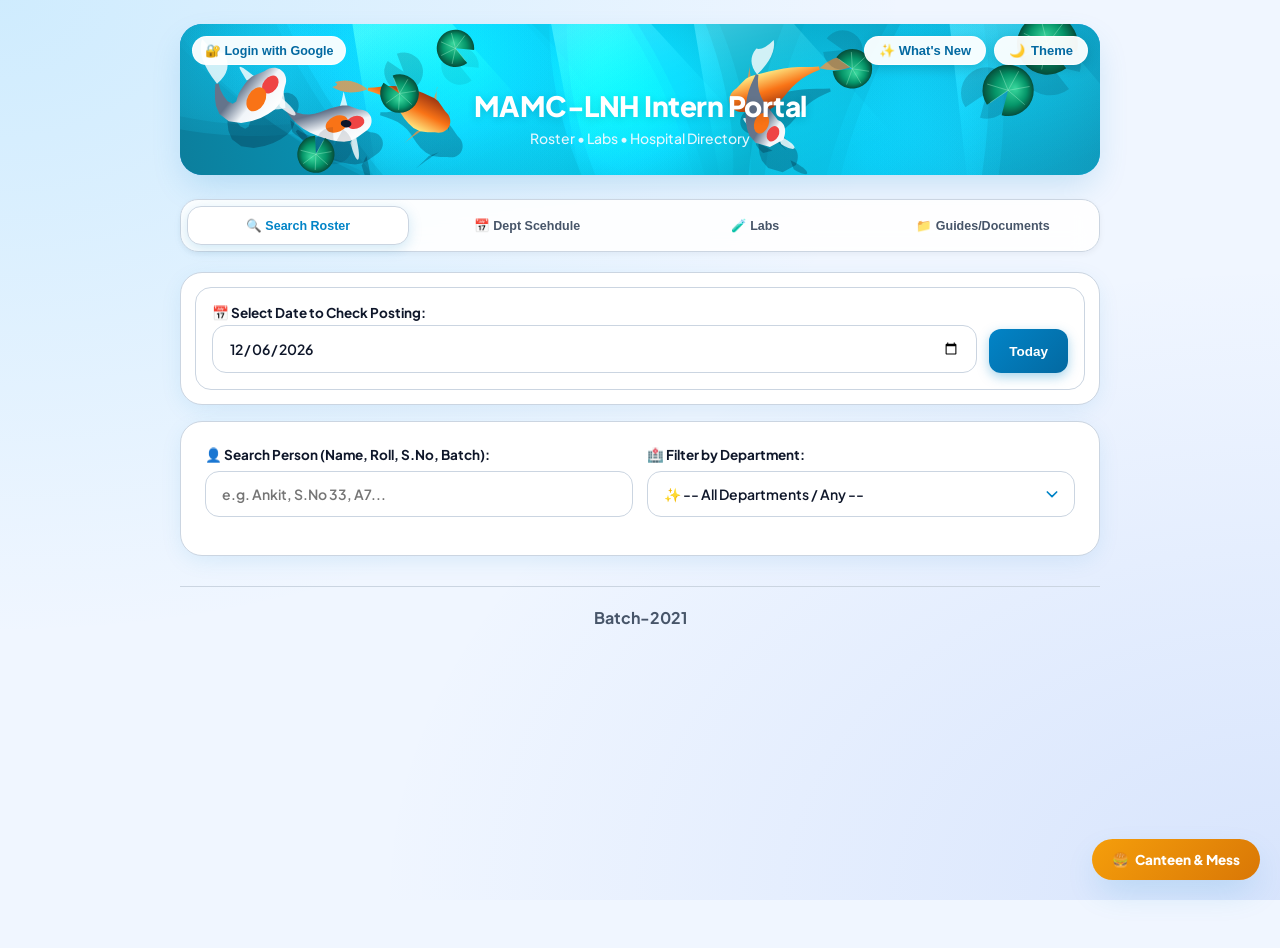
==== commit b39dbea8: "Update index.html" ====
--- a/index.html
+++ b/index.html
@@ -154,6 +154,188 @@
     @media (max-width: 480px) {
       .lab-photo-card { width: 148px; }
       .lab-photo-thumb { height: 96px; }
+    }
+
+    /* ---------- LAB SEARCH BAR ---------- */
+    .lab-searchbar {
+      display: flex;
+      gap: 10px;
+      flex-wrap: wrap;
+      position: sticky;
+      top: 0;
+      z-index: 20;
+      background: var(--card);
+      padding: 10px;
+      margin: -6px -6px 10px;
+      border-radius: 14px;
+      border: 1px solid var(--border);
+    }
+    .lab-searchbar input,
+    .lab-searchbar select {
+      padding: 11px 14px;
+      border-radius: 10px;
+      border: 1.5px solid var(--border);
+      font-size: 14px;
+      background: var(--input-bg);
+      color: var(--text);
+      font-family: inherit;
+      font-weight: 600;
+    }
+    .lab-searchbar input { flex: 1; min-width: 200px; }
+    .lab-searchbar select { min-width: 230px; cursor: pointer; }
+    .lab-searchbar input:focus,
+    .lab-searchbar select:focus { outline: 2px solid var(--primary); outline-offset: 1px; }
+    @media (max-width: 560px) {
+      .lab-searchbar select { min-width: 100%; }
+      .lab-searchbar input { min-width: 100%; }
+    }
+
+    .lab-toolbar {
+      display: flex;
+      align-items: center;
+      justify-content: space-between;
+      gap: 10px;
+      flex-wrap: wrap;
+      margin-bottom: 10px;
+      position: relative;
+    }
+    .lab-count { font-size: 12px; color: var(--text-muted); font-weight: 700; }
+    .lab-tool-btn {
+      display: inline-flex; align-items: center; gap: 6px;
+      padding: 7px 13px; border-radius: 10px;
+      border: 1.5px solid var(--border);
+      background: var(--box-bg); color: var(--primary);
+      font-weight: 800; font-size: 12.5px; cursor: pointer;
+      font-family: inherit;
+    }
+    .lab-tool-btn:hover { border-color: var(--primary); }
+    .lab-dir-popup {
+      position: absolute; top: 100%; right: 0; z-index: 40;
+      width: 100%; max-width: 440px; margin-top: 6px;
+    }
+    .lab-dir-popup-inner {
+      background: var(--card); border: 1.5px solid var(--border);
+      border-radius: 14px; box-shadow: var(--shadow-md);
+      max-height: 320px; overflow-y: auto; padding: 8px;
+    }
+    .lab-dir-list { display: flex; flex-direction: column; gap: 3px; }
+    .lab-dir-item {
+      display: flex; justify-content: space-between; gap: 10px;
+      width: 100%; text-align: left; background: none; border: none;
+      padding: 7px 9px; border-radius: 8px; cursor: pointer;
+      font-family: inherit; font-size: 12.5px; color: var(--text);
+    }
+    .lab-dir-item:hover { background: var(--box-bg); }
+    .lab-dir-location { color: var(--text-muted); font-size: 11.5px; text-align: right; flex-shrink: 0; max-width: 55%; overflow: hidden; text-overflow: ellipsis; white-space: nowrap; }
+
+    /* ---------- COMPACT RESULT ROW ---------- */
+    .lab-row {
+      border: 1px solid var(--border);
+      border-radius: 12px;
+      background: var(--card);
+      margin-bottom: 7px;
+      overflow: hidden;
+      transition: border-color 0.15s ease, box-shadow 0.15s ease;
+    }
+    .lab-row:hover { border-color: var(--primary); }
+    .lab-row.open { border-color: var(--primary); box-shadow: var(--shadow-sm); }
+    .lab-row-head {
+      display: flex; flex-direction: column; gap: 5px;
+      padding: 9px 12px; cursor: pointer;
+    }
+    .lab-row-top { display: flex; align-items: center; gap: 8px; flex-wrap: wrap; }
+    .lab-row-name {
+      font-size: 13.5px; font-weight: 800; color: var(--text);
+      flex: 1; min-width: 160px; line-height: 1.3;
+    }
+    .lab-row-name mark {
+      background: rgba(250, 204, 21, 0.45);
+      color: inherit; border-radius: 3px; padding: 0 1px;
+    }
+    [data-theme="dark"] .lab-row-name mark { background: rgba(250, 204, 21, 0.28); }
+    .lab-row-badges { display: flex; gap: 5px; flex-wrap: wrap; align-items: center; }
+    .lab-row-route {
+      display: flex; align-items: center; gap: 6px;
+      font-size: 12px; color: var(--text-muted); flex-wrap: wrap;
+    }
+    .lab-route-k {
+      font-size: 9.5px; font-weight: 800; letter-spacing: 0.04em;
+      text-transform: uppercase; color: var(--text-muted);
+      background: var(--box-bg); padding: 1px 5px; border-radius: 4px;
+      margin-right: 3px;
+    }
+    .lab-route-val { color: var(--text); font-weight: 700; }
+    .lab-route-val.report { color: var(--primary); }
+    .lab-route-arrow { color: var(--text-muted); opacity: 0.6; }
+    .lab-chev { margin-left: auto; font-size: 11px; color: var(--text-muted); transition: transform 0.15s ease; }
+    .lab-row.open .lab-chev { transform: rotate(180deg); }
+
+    .lab-row-detail {
+      border-top: 1px dashed var(--border);
+      padding: 10px 12px 12px;
+      background: var(--box-bg);
+      font-size: 12.5px;
+      line-height: 1.55;
+      color: var(--text);
+    }
+    .lab-detail-line { margin-bottom: 6px; }
+    .lab-detail-k { font-weight: 800; color: var(--text-muted); font-size: 10.5px; text-transform: uppercase; letter-spacing: 0.03em; }
+    .lab-notes {
+      background: rgba(245, 158, 11, 0.10);
+      border-left: 3px solid #f59e0b;
+      border-radius: 6px; padding: 7px 10px; margin-top: 6px;
+      font-size: 12px;
+    }
+    [data-theme="dark"] .lab-notes { background: rgba(245, 158, 11, 0.14); }
+    .lab-admin-bar { display: flex; gap: 6px; flex-wrap: wrap; margin-top: 9px; }
+    .lab-admin-btn {
+      font-size: 11.5px; font-weight: 800; padding: 5px 10px;
+      border-radius: 7px; border: 1px solid var(--border);
+      background: var(--card); color: var(--text); cursor: pointer; font-family: inherit;
+    }
+    .lab-admin-btn:hover { border-color: var(--primary); color: var(--primary); }
+    .lab-admin-btn.danger { color: var(--urgent); }
+    .lab-prov {
+      font-size: 11px; color: var(--text-muted); font-style: italic;
+      display: inline-flex; align-items: center; gap: 4px;
+    }
+
+    /* ---------- VIAL BADGES (theme-aware) ---------- */
+    .vial {
+      display: inline-flex; align-items: center; gap: 3px;
+      font-size: 10.5px; font-weight: 800;
+      padding: 2px 7px; border-radius: 6px; border: 1px solid;
+      white-space: nowrap;
+    }
+    .vial-purple { background: rgba(168,85,247,.14); color: #6b21a8; border-color: rgba(168,85,247,.35); }
+    .vial-yellow { background: rgba(234,179,8,.18);  color: #854d0e; border-color: rgba(234,179,8,.40); }
+    .vial-blue   { background: rgba(56,189,248,.18); color: #075985; border-color: rgba(56,189,248,.40); }
+    .vial-red    { background: rgba(239,68,68,.14);  color: #991b1b; border-color: rgba(239,68,68,.35); }
+    .vial-green  { background: rgba(34,197,94,.15);  color: #166534; border-color: rgba(34,197,94,.38); }
+    .vial-grey   { background: rgba(100,116,139,.18);color: #334155; border-color: rgba(100,116,139,.38); }
+    .vial-plain  { background: var(--box-bg);        color: var(--text-muted); border-color: var(--border); }
+    .vial-urgent { background: rgba(239,68,68,.12);  color: #b91c1c; border-color: rgba(239,68,68,.35); }
+    .vial-hosp   { background: rgba(2,132,199,.12);  color: #0369a1; border-color: rgba(2,132,199,.30); }
+    .vial-verified { background: rgba(34,197,94,.13); color: #15803d; border-color: rgba(34,197,94,.35); }
+    [data-theme="dark"] .vial-purple { background: rgba(168,85,247,.22); color: #d8b4fe; border-color: rgba(168,85,247,.45); }
+    [data-theme="dark"] .vial-yellow { background: rgba(234,179,8,.20);  color: #fde68a; border-color: rgba(234,179,8,.42); }
+    [data-theme="dark"] .vial-blue   { background: rgba(56,189,248,.20); color: #7dd3fc; border-color: rgba(56,189,248,.42); }
+    [data-theme="dark"] .vial-red    { background: rgba(239,68,68,.20);  color: #fca5a5; border-color: rgba(239,68,68,.42); }
+    [data-theme="dark"] .vial-green  { background: rgba(34,197,94,.20);  color: #86efac; border-color: rgba(34,197,94,.42); }
+    [data-theme="dark"] .vial-grey   { background: rgba(148,163,184,.20);color: #cbd5e1; border-color: rgba(148,163,184,.40); }
+    [data-theme="dark"] .vial-plain  { color: #cbd5e1; }
+    [data-theme="dark"] .vial-urgent { background: rgba(239,68,68,.18);  color: #fca5a5; border-color: rgba(239,68,68,.40); }
+    [data-theme="dark"] .vial-hosp   { background: rgba(56,189,248,.16); color: #7dd3fc; border-color: rgba(56,189,248,.35); }
+    [data-theme="dark"] .vial-verified { background: rgba(34,197,94,.18); color: #86efac; border-color: rgba(34,197,94,.40); }
+
+    .lab-empty {
+      text-align: center; padding: 28px 18px; color: var(--text-muted);
+      font-size: 13px; font-weight: 600;
+    }
+    .lab-empty button {
+      margin-top: 10px; padding: 7px 14px; border-radius: 9px;
+      border: 1.5px solid var(--border); background: var(--box-bg);
+      color: var(--primary); font-weight: 800; cursor: pointer; font-family: inherit;
     }
   </style>
 </head>
@@ -315,51 +497,53 @@
   <!-- TAB 3: LABS -->
   <div id="lab-tab" class="hidden">
 
-    <!-- LAB PHOTO GUIDES -->
-    <div id="labPhotoSection" class="hidden" style="margin-bottom:14px">
+    <!-- SEARCH FIRST: this is the primary action on this tab -->
+    <div class="lab-searchbar">
+      <input type="text" id="labSearch" autocomplete="off" aria-label="Search lab tests"
+             oninput="labSearchInput(this.value)" placeholder="Search test, tube colour, room… (try cbc, fbs, lft)">
+      <select id="labHospitalSelect" onchange="searchLabTests()" aria-label="Filter by lab or window">
+        <option value="all">🏥 All labs & windows</option>
+        <optgroup label="LNJP windows">
+          <option value="window1_path">📍 Window 1 &amp; 5 — Pathology</option>
+          <option value="window2_biochem">📍 Window 2 &amp; 2E — Biochemistry</option>
+          <option value="window3_em">📍 Window 3 — Emergency</option>
+        </optgroup>
+        <optgroup label="Specialised labs">
+          <option value="immunology_serology">🔬 Immunology &amp; Serology</option>
+          <option value="virology_pcr">🧬 Virology &amp; PCR</option>
+          <option value="cultures">🧫 Cultures</option>
+          <option value="bloodbank">🩸 Blood Bank</option>
+        </optgroup>
+        <optgroup label="Radiology">
+          <option value="radiology_lnjp">🩻 LNJP Radiology</option>
+          <option value="gbpant">🏥 GB Pant Hospital</option>
+        </optgroup>
+      </select>
+    </div>
+
+    <div class="lab-toolbar">
+      <span id="labCount" class="lab-count"></span>
+      <div style="display:flex;gap:8px;flex-wrap:wrap">
+        <button id="labAdminAddBtn" class="lab-tool-btn hidden" onclick="openLabEditor(null)">➕ Add test</button>
+        <button class="lab-tool-btn" onclick="toggleLabDirectoryPopup()">📄 A–Z directory ▼</button>
+      </div>
+      <div id="labDirectoryPopup" class="hidden lab-dir-popup">
+        <div class="lab-dir-popup-inner">
+          <div id="labDirectoryList" class="lab-dir-list"></div>
+        </div>
+      </div>
+    </div>
+
+    <div id="labResults" style="padding-bottom:76px"></div>
+
+    <!-- PHOTOS SIT BELOW THE RESULTS: they answer a follow-up question, not the first one -->
+    <div id="labPhotoSection" class="hidden" style="margin-top:18px">
       <div style="display:flex;align-items:baseline;justify-content:space-between;gap:10px;margin-bottom:8px">
         <h3 style="margin:0;font-size:15px;font-weight:800;color:var(--text)">📸 Lab Photo Guides</h3>
-        <span id="labPhotoCount" style="font-size:12px;color:var(--text-muted);font-weight:700"></span>
+        <span id="labPhotoCount" class="lab-count"></span>
       </div>
       <div id="labPhotoRail" class="lab-photo-rail"></div>
     </div>
-
-    <div id="labDirectoryContainer" style="margin-top: 12px; margin-bottom: 12px; position: relative;">
-      <button id="labDirectoryToggleBtn" onclick="toggleLabDirectoryPopup()" style="display:inline-flex; align-items:center; gap:6px; padding:9px 16px; border-radius:12px; border:1.5px solid var(--border); background:var(--box-bg); color:var(--primary); font-weight:800; font-size:13px; cursor:pointer; font-family:inherit; box-shadow: var(--shadow-sm);">
-        📄 Report Locations (A–Z Directory) <span style="font-size:11px; opacity:0.7">▼</span>
-      </button>
-
-      <div id="labDirectoryPopup" class="hidden" style="position:absolute; top:100%; left:0; right:0; max-width:420px; z-index:30; margin-top:6px;">
-        <div style="background:var(--card); border:1.5px solid var(--border); border-radius:16px; box-shadow:var(--shadow-md); max-height:300px; overflow-y:auto; padding:8px;">
-          <div id="labDirectoryList" style="display:flex; flex-direction:column; gap:4px;">
-            <!-- Dynamic A-Z tests injected here -->
-          </div>
-        </div>
-      </div>
-    </div>
-
-    <div style="display:flex; gap:10px; flex-wrap:wrap; margin-bottom:12px">
-      <select id="labHospitalSelect" onchange="searchLabTests()" style="padding:10px 14px; border-radius:8px; border:1px solid var(--border); font-size:14px; background-color:var(--input-bg); font-weight:600; color:var(--text); min-width:280px; cursor:pointer">
-        <option value="all">🏥 All Diagnostic Windows & Labs</option>
-        <optgroup label="── LNJP HOSPITAL WINDOWS ──">
-          <option value="window1_path">📍 Window 1 & 5 (Pathology & Clinical)</option>
-          <option value="window2_biochem">📍 Window 2 & 2E (Biochemistry Routine, ABG & Special)</option>
-          <option value="window3_em">📍 Window 3 (Emergency Lab & Fast-Track)</option>
-        </optgroup>
-        <optgroup label="── SPECIALIZED LABS & DEPARTMENTS ──">
-          <option value="immunology_serology">🔬 Immunology & Serology Labs</option>
-          <option value="virology_pcr">🧬 Virology & Molecular PCR</option>
-          <option value="cultures">🧫 Cultures</option>
-          <option value="bloodbank">🩸 Blood Bank</option>
-        </optgroup>
-        <optgroup label="── RADIOLOGY & GB PANT ──">
-          <option value="radiology_lnjp">🩻 LNJP Radiology</option>
-          <option value="gbpant">🏥 GB Pant Hospital (Labs, Echo & Imaging)</option>
-        </optgroup>
-      </select>
-      <input type="text" id="labSearch" oninput="searchLabTests(); saveSearchHistory('lab',this.value)" placeholder="Search test, tube colour, room..." style="flex:1; min-width:250px; padding:10px 14px; border-radius:8px; border:1px solid var(--border); font-size:14px">
-    </div>
-    <div id="labResults"></div>
   </div>
 
   <!-- TAB 5: GUIDES & DOCUMENTS -->
@@ -488,6 +672,36 @@
 
     <div id="foodContactList" style="padding:12px 16px;overflow-y:auto;display:flex;flex-direction:column;gap:8px;flex:1">
       <!-- Injected dynamically -->
+    </div>
+  </div>
+</div>
+
+<!-- LAB TEST EDITOR (admin) -->
+<div id="labEditModal" class="hidden" style="position:fixed;top:0;left:0;width:100vw;height:100vh;background:rgba(15,23,42,0.65);backdrop-filter:blur(6px);z-index:10007;display:flex;align-items:center;justify-content:center;padding:16px;box-sizing:border-box">
+  <div style="background:var(--card);width:100%;max-width:560px;max-height:90vh;border-radius:18px;border:1px solid var(--border);box-shadow:var(--shadow-lg);overflow:hidden;display:flex;flex-direction:column">
+    <div style="padding:14px 18px;background:var(--primary-gradient);color:white;display:flex;justify-content:space-between;align-items:center;flex-shrink:0">
+      <h3 id="labEditTitle" style="margin:0;font-size:16px;font-weight:800">✏️ Correct lab test</h3>
+      <button onclick="closeLabEditor()" style="background:rgba(255,255,255,0.2);border:none;color:white;font-size:20px;cursor:pointer;border-radius:50%;width:30px;height:30px">&times;</button>
+    </div>
+    <div style="padding:14px 18px;overflow-y:auto;flex:1">
+      <input type="hidden" id="labEditId" value="">
+      <div class="input-group"><label>Test name</label><input type="text" id="labEditTest" placeholder="e.g. CBC (Complete Blood Count)"></div>
+      <div class="input-group"><label>Category</label><select id="labEditCategory"></select></div>
+      <div class="input-group"><label>Tube / container</label><input type="text" id="labEditTube" placeholder="e.g. EDTA (Purple)"></div>
+      <div class="input-group"><label>Sample drop location</label><input type="text" id="labEditWindow" placeholder="e.g. Window 1 (Pathology)"></div>
+      <div class="input-group"><label>Report collection location</label><input type="text" id="labEditReport" placeholder="e.g. Window 1 / Online Portal"></div>
+      <div class="input-group"><label>Days / schedule</label><input type="text" id="labEditDays" placeholder="e.g. Daily (Routine)"></div>
+      <div class="input-group"><label>Notes / parameters</label><textarea id="labEditNotes" rows="4" placeholder="Fasting, handling, parameters…"></textarea></div>
+      <label style="display:flex;align-items:center;gap:8px;font-size:12.5px;font-weight:700;color:var(--text);margin-top:4px">
+        <input type="checkbox" id="labEditVerify"> Mark as verified today
+      </label>
+      <p style="font-size:11.5px;color:var(--text-muted);margin:8px 0 0;line-height:1.5">
+        Saved to Firestore as an override. data_labs.js is not modified; “Restore original” removes the override.
+      </p>
+    </div>
+    <div style="padding:12px 18px;border-top:1px solid var(--border);display:flex;gap:10px;justify-content:flex-end;flex-shrink:0">
+      <button onclick="closeLabEditor()" class="btn-secondary-sm">Cancel</button>
+      <button onclick="saveLabEdit()" class="btn-primary-sm">Save</button>
     </div>
   </div>
 </div>
@@ -580,7 +794,7 @@
 
 <script>
   // ========== VERSION ==========
-  const APP_BUILD = "2026-11-24-v19";
+  const APP_BUILD = "2026-11-24-v20";
 
   // ========== FIREBASE ==========
   const firebaseConfig = {
@@ -1577,6 +1791,10 @@
             <select id="labPhotoGroup">${labPhotoGroupOptions()}</select>
           </div>
           <div class="input-group">
+            <label>Link to a specific test (optional)</label>
+            <select id="labPhotoTest"><option value="">— No, this is a general lab photo —</option></select>
+          </div>
+          <div class="input-group">
             <label>Caption (optional)</label>
             <input type="text" id="labPhotoCaption" placeholder="e.g. Sample drop counter — Window 2" maxlength="90">
           </div>
@@ -1591,6 +1809,11 @@
           <h5 style="margin:0 0 8px;font-size:14px;font-weight:800">Uploaded photos</h5>
           <div id="adminLabPhotoList"><p style="color:var(--text-muted);font-size:13px">Loading...</p></div>
         </div>`;
+      const testSel = document.getElementById('labPhotoTest');
+      if (testSel) {
+        testSel.innerHTML = '<option value="">— No, this is a general lab photo —</option>' +
+          labEffective.map(r => `<option value="${labPhotoEsc(r._id)}">${labPhotoEsc(r.test)}</option>`).join('');
+      }
       const fi = document.getElementById('labPhotoFiles');
       if (fi) fi.addEventListener('change', () => {
         const n = fi.files ? fi.files.length : 0;
@@ -1670,7 +1893,7 @@
     const activeTab = document.querySelector('.tab-btn.active');
     if (!activeTab) return;
     if (activeTab.textContent.includes('Roster')) { document.getElementById('universalPersonInput').value = q; executeSmartSearch(); }
-    else if (activeTab.textContent.includes('Labs')) { document.getElementById('labSearch').value = q; searchLabTests(); }
+    else if (activeTab.textContent.includes('Labs')) { document.getElementById('labSearch').value = q; labQuery = q; searchLabTests(); }
   }
   function clearSearchHistory() {
     ['roster', 'lab'].forEach(t => localStorage.removeItem(`mamc_history_${t}`));
@@ -1690,6 +1913,11 @@
       const oc = b.getAttribute('onclick') || '';
       b.classList.toggle('active', oc.indexOf("'" + tab + "'") !== -1);
     });
+
+    // hide/show the whole wrapper card, not just the inner row, or an empty
+    // padded box is left behind on Labs and Guides
+    const dateWrap = dateCard ? dateCard.parentElement : null;
+    if (dateWrap) dateWrap.classList.toggle('hidden', tab !== 'roster' && tab !== 'schedule');
 
     if (tab === 'roster') {
       document.getElementById('roster-tab')?.classList.remove('hidden');
@@ -1881,86 +2109,483 @@
   function searchDeptSchedule() { renderScheduleResults(); }
 
   // LABS DIRECTORY & SEARCH
+  // ============================================================
+  // LAB DATA LAYER
+  //   data_labs.js  = base content, version controlled, unchanged
+  //   labOverrides  = admin corrections from Firestore, merged on top
+  // ============================================================
+  let labBaseData = [];        // normalised rows from data_labs.js
+  let labOverridesMap = {};    // id -> override doc
+  let labEffective = [];       // merged, retired-filtered rows the UI renders
+  let labOverridesUnsub = null;
+  let labQuery = '';
+  let labOpenId = null;
+
+  function labSlug(str) {
+    return String(str || '')
+      .toLowerCase()
+      .replace(/[^a-z0-9]+/g, '-')
+      .replace(/^-+|-+$/g, '')
+      .slice(0, 60);
+  }
+
+  // Common intern abbreviations -> words that appear in the data.
+  // Used to expand the QUERY, so "fbs" finds "Blood Sugar".
+  const LAB_QUERY_SYNONYMS = {
+    cbc: 'complete blood count', haemogram: 'complete blood count', hemogram: 'complete blood count',
+    'blood count': 'complete blood count',
+    hb: 'hemoglobin', haemoglobin: 'hemoglobin', hemoglobin: 'hemoglobin',
+    fbs: 'blood sugar', ppbs: 'blood sugar', rbs: 'blood sugar', sugar: 'blood sugar', glucose: 'blood sugar',
+    lft: 'liver function', hepatic: 'liver function',
+    kft: 'kidney function', rft: 'kidney function', renal: 'kidney function',
+    tft: 'thyroid', thyroid: 'immunoassay',
+    pt: 'coagulation', inr: 'coagulation', aptt: 'coagulation', ptt: 'coagulation', dvt: 'coagulation',
+    tlc: 'cell count', dlc: 'cell count',
+    abg: 'blood gas', vbg: 'blood gas',
+    usg: 'ultrasound', sonography: 'ultrasound',
+    xray: 'x-ray', 'x ray': 'x-ray',
+    a1c: 'glycated hemoglobin', hba1c: 'glycated hemoglobin',
+    typhoid: 'widal',
+    urm: 'urine routine', 'urine routine': 'urine routine',
+    bcs: 'blood culture', ucs: 'urine culture',
+    'c/s': 'culture', cs: 'culture',
+    lipid: 'lipid profile', cholesterol: 'lipid profile',
+    dengue: 'dengue', malaria: 'malaria',
+    esr: 'esr',
+    anaemia: 'anemia', anemia: 'anemia',
+    'kala azar': 'kala-azar', 'kala-azar': 'kala-azar'
+  };
+
+  function labEscapeRe(str) {
+    return str.replace(/[.*+?^${}()|[\]\\]/g, '\\$&');
+  }
+
+  function labEscapeHtml(v) {
+    return String(v == null ? '' : v)
+      .replace(/&/g, '&amp;').replace(/</g, '&lt;').replace(/>/g, '&gt;')
+      .replace(/"/g, '&quot;').replace(/'/g, '&#39;');
+  }
+
+  // Build the base rows once: trim stray whitespace, give every row a stable id.
+  function labNormaliseBase() {
+    const src = (typeof labDirectory !== 'undefined' && Array.isArray(labDirectory)) ? labDirectory : [];
+    const seen = {};
+    labBaseData = [];
+    src.forEach(raw => {
+      if (!raw || !raw.test) return;
+      const test = String(raw.test).trim().replace(/\s+/g, ' ');
+      let id = labSlug(test);
+      // same test listed under two labs keeps both routes, but needs two ids
+      if (seen[id]) { id = id + '--' + labSlug(raw.category || 'x'); }
+      seen[id] = true;
+      labBaseData.push({
+        _id: id,
+        _src: 'file',
+        hospital: String(raw.hospital || 'LNJP Hospital Labs').trim(),
+        category: String(raw.category || 'window2_biochem').trim(),
+        test: test,
+        tube: String(raw.tube || '').trim(),
+        window: String(raw.window || '').trim(),
+        days: String(raw.days || '').trim(),
+        report: String(raw.report || '').trim(),
+        notes: String(raw.notes || '').trim()
+      });
+    });
+  }
+
+  function initLabOverridesListener() {
+    if (labOverridesUnsub) return;
+    try {
+      labOverridesUnsub = db.collection('labOverrides').onSnapshot(snap => {
+        labOverridesMap = {};
+        snap.forEach(d => { labOverridesMap[d.id] = d.data() || {}; });
+        labRebuildEffective();
+      }, err => {
+        console.warn('Lab overrides listener error:', err.message);
+        labRebuildEffective();
+      });
+    } catch (e) {
+      console.warn('Lab overrides init failed:', e.message);
+      labRebuildEffective();
+    }
+  }
+
+  function labRebuildEffective() {
+    const map = {};
+    labBaseData.forEach(r => { map[r._id] = Object.assign({}, r); });
+
+    // admin-created tests exist only as overrides
+    Object.keys(labOverridesMap).forEach(id => {
+      const o = labOverridesMap[id];
+      if (!o || !o.isNew) return;
+      map[id] = Object.assign({
+        _id: id, _src: 'admin', hospital: 'LNJP Hospital Labs',
+        category: 'window2_biochem', test: '', tube: '', window: '', days: '', report: '', notes: ''
+      }, o.base || {});
+    });
+
+    // apply corrections
+    Object.keys(labOverridesMap).forEach(id => {
+      const o = labOverridesMap[id];
+      const row = map[id];
+      if (!row || !o) return;
+      if (o.patch) {
+        Object.keys(o.patch).forEach(k => { row[k] = o.patch[k]; });
+      }
+      row._edited = true;
+      row._editedBy = o.editedBy || '';
+      row._editedAt = o.editedAt || null;
+      row._verifiedAt = o.verifiedAt || null;
+      row._verifiedBy = o.verifiedBy || '';
+      row._retired = !!o.retired;
+    });
+
+    labEffective = Object.keys(map).map(k => map[k])
+      .filter(r => !r._retired)
+      .sort((a, b) => a.test.localeCompare(b.test));
+
+    searchLabTests();
+    populateLabAlphabeticalDirectory();
+    const addBtn = document.getElementById('labAdminAddBtn');
+    if (addBtn) addBtn.classList.toggle('hidden', !isAdmin);
+  }
+
+  // ---------- search ----------
+  function labSearchInput(value) {
+    labQuery = String(value || '');
+    saveSearchHistory('lab', labQuery);
+    clearTimeout(window.__labDebounce);
+    window.__labDebounce = setTimeout(searchLabTests, 110);
+  }
+
+  function labRowScore(row, q) {
+    if (!q) return 1;
+    const t = row.test.toLowerCase();
+    let score = 0;
+
+    if (t === q) score = 1000;
+    else if (t.startsWith(q)) score = 800;
+    else if (new RegExp('\\b' + labEscapeRe(q)).test(t)) score = 600;
+    else if (t.indexOf(q) !== -1) score = 450;
+
+    if (!score) {
+      const expand = LAB_QUERY_SYNONYMS[q];
+      if (expand && t.indexOf(expand) !== -1) score = 400;
+    }
+    if (!score) {
+      const hay = [row.tube, row.window, row.report, row.days, row.notes, row.category]
+        .join(' ').toLowerCase();
+      if (hay.indexOf(q) !== -1) score = 200;
+    }
+    if (!score) {
+      const expand = LAB_QUERY_SYNONYMS[q];
+      if (expand) {
+        const hay = [row.tube, row.window, row.report, row.days, row.notes, row.category]
+          .join(' ').toLowerCase();
+        if (hay.indexOf(expand) !== -1) score = 150;
+      }
+    }
+    return score;
+  }
+
+  function labHighlight(text) {
+    const safe = labEscapeHtml(text);
+    if (!labQuery) return safe;
+    const q = labQuery.trim();
+    if (!q) return safe;
+    try {
+      return safe.replace(new RegExp('(' + labEscapeRe(labEscapeHtml(q)) + ')', 'ig'), '<mark>$1</mark>');
+    } catch (e) { return safe; }
+  }
+
+  // ---------- rendering ----------
+  function labVialClass(tube) {
+    const t = String(tube || '').toLowerCase();
+    if (t.indexOf('purple') !== -1 || t.indexOf('edta') !== -1) return 'vial-purple';
+    if (t.indexOf('yellow') !== -1 || t.indexOf('sst') !== -1 || t.indexOf('gel') !== -1) return 'vial-yellow';
+    if (t.indexOf('blue') !== -1 || t.indexOf('citrate') !== -1) return 'vial-blue';
+    if (t.indexOf('red') !== -1 || t.indexOf('plain') !== -1 || t.indexOf('serum') !== -1) return 'vial-red';
+    if (t.indexOf('grey') !== -1 || t.indexOf('gray') !== -1 || t.indexOf('fluoride') !== -1) return 'vial-grey';
+    if (t.indexOf('green') !== -1 || t.indexOf('heparin') !== -1) return 'vial-green';
+    return 'vial-plain';
+  }
+
+  function labIsSpecialDays(days) {
+    const d = String(days || '').toLowerCase().trim();
+    if (!d) return false;
+    if (d === 'daily' || d.indexOf('daily (routine)') !== -1 || d.indexOf('mon-sat') !== -1 || d === '24x7') return false;
+    return true;
+  }
+
+  function labFormatDate(ts) {
+    if (!ts) return '';
+    let d;
+    if (typeof ts.toDate === 'function') d = ts.toDate();
+    else if (ts instanceof Date) d = ts;
+    else if (typeof ts === 'number' || typeof ts === 'string') d = new Date(ts);
+    else return '';
+    if (!d || isNaN(d.getTime())) return '';
+    return d.toLocaleDateString('en-IN', { day: '2-digit', month: 'short' });
+  }
+
+  function searchLabTests() {
+    const resDiv = document.getElementById('labResults');
+    const select = document.getElementById('labHospitalSelect');
+    const countEl = document.getElementById('labCount');
+    if (!resDiv) return;
+
+    const q = String(labQuery || '').toLowerCase().trim();
+    const cat = select ? select.value : 'all';
+
+    let rows = labEffective;
+    if (cat && cat !== 'all') rows = rows.filter(r => r.category === cat);
+
+    if (q) {
+      rows = rows
+        .map(r => ({ r: r, s: labRowScore(r, q) }))
+        .filter(x => x.s > 0)
+        .sort((a, b) => b.s - a.s || a.r.test.localeCompare(b.r.test))
+        .map(x => x.r);
+    }
+
+    if (countEl) {
+      countEl.textContent = rows.length
+        ? rows.length + (rows.length === 1 ? ' test' : ' tests')
+        : '';
+    }
+
+    if (!rows.length) {
+      resDiv.innerHTML = `<div class="lab-empty">
+        No test matches “${labEscapeHtml(labQuery || (select ? select.options[select.selectedIndex].text : ''))}”.
+        <br><button onclick="labClearSearch()">Clear search</button></div>`;
+      renderLabPhotos();
+      return;
+    }
+
+    resDiv.innerHTML = rows.map(labRowHtml).join('');
+    renderLabPhotos();
+  }
+
+  function labClearSearch() {
+    labQuery = '';
+    const inp = document.getElementById('labSearch');
+    if (inp) inp.value = '';
+    const sel = document.getElementById('labHospitalSelect');
+    if (sel) sel.value = 'all';
+    searchLabTests();
+  }
+
+  function labRowHtml(row) {
+    const id = row._id;
+    const tube = row.tube || '';
+    const vialClass = labVialClass(tube);
+    const special = labIsSpecialDays(row.days);
+
+    const photo = (labPhotosData || []).find(p => p.testId === id);
+    const badges = [];
+    if (tube) badges.push(`<span class="vial ${vialClass}">💉 ${labEscapeHtml(tube)}</span>`);
+    if (special) badges.push(`<span class="vial vial-urgent">📅 ${labEscapeHtml(row.days)}</span>`);
+    if (row.hospital && row.hospital.toLowerCase().indexOf('lnjp') === -1) {
+      badges.push(`<span class="vial vial-hosp">${labEscapeHtml(row.hospital)}</span>`);
+    }
+    if (row._verifiedAt) badges.push(`<span class="vial vial-verified">✔ ${labFormatDate(row._verifiedAt)}</span>`);
+    if (photo) badges.push(`<span class="vial vial-plain">📸 photo</span>`);
+
+    const prov = row._edited
+      ? `<div class="lab-prov" style="margin-top:6px">✏️ Corrected by admin${row._editedAt ? ' · ' + labFormatDate(row._editedAt) : ''}${row._isNew ? ' · added by admin' : ''}</div>`
+      : '';
+
+    return `<div class="lab-row${labOpenId === id ? ' open' : ''}" id="labrow-${labEscapeHtml(id)}">
+      <div class="lab-row-head" onclick="labToggleRow('${labEscapeHtml(id)}')" role="button" tabindex="0"
+           onkeydown="if(event.key==='Enter'||event.key===' '){event.preventDefault();labToggleRow('${labEscapeHtml(id)}');}">
+        <div class="lab-row-top">
+          <div class="lab-row-name">🧪 ${labHighlight(row.test)}</div>
+          <div class="lab-row-badges">${badges.join('')}</div>
+        </div>
+        <div class="lab-row-route">
+          <span><span class="lab-route-k">Drop</span><span class="lab-route-val">${labEscapeHtml(row.window || '—')}</span></span>
+          <span class="lab-route-arrow">→</span>
+          <span><span class="lab-route-k">Report</span><span class="lab-route-val report">${labEscapeHtml(row.report || '—')}</span></span>
+          <span class="lab-chev">▼</span>
+        </div>
+      </div>
+      <div class="lab-row-detail" id="labdetail-${labEscapeHtml(id)}" style="display:${labOpenId === id ? 'block' : 'none'}">
+        ${row.days ? `<div class="lab-detail-line"><span class="lab-detail-k">Schedule</span> · ${labEscapeHtml(row.days)}</div>` : ''}
+        ${row.notes ? `<div class="lab-notes">${labEscapeHtml(row.notes)}</div>` : ''}
+        ${photo ? `<div style="margin-top:8px"><img src="${photo.dataUrl}" alt="" onclick="openLabPhotoById('${labEscapeHtml(photo.id)}')" style="width:100%;max-width:240px;border-radius:10px;cursor:pointer;display:block">${photo.caption ? `<div class="lab-prov" style="margin-top:4px">${labEscapeHtml(photo.caption)}</div>` : ''}</div>` : ''}
+        ${prov}
+        ${isAdmin ? `<div class="lab-admin-bar">
+          <button class="lab-admin-btn" onclick="openLabEditor('${labEscapeHtml(id)}')">✏️ Edit</button>
+          <button class="lab-admin-btn" onclick="verifyLab('${labEscapeHtml(id)}')">✔ Mark verified</button>
+          <button class="lab-admin-btn danger" onclick="retireLab('${labEscapeHtml(id)}')">🗑 Retire</button>
+          ${row._edited ? `<button class="lab-admin-btn" onclick="revertLab('${labEscapeHtml(id)}')">↺ Restore original</button>` : ''}
+        </div>` : ''}
+      </div>
+    </div>`;
+  }
+
+  function labToggleRow(id) {
+    const detail = document.getElementById('labdetail-' + id);
+    const rowEl = document.getElementById('labrow-' + id);
+    if (!detail || !rowEl) return;
+    const isOpen = detail.style.display !== 'none';
+    detail.style.display = isOpen ? 'none' : 'block';
+    rowEl.classList.toggle('open', !isOpen);
+    labOpenId = isOpen ? null : id;
+  }
+
+  // ---------- A–Z directory ----------
   function toggleLabDirectoryPopup() {
     const popup = document.getElementById('labDirectoryPopup');
     if (!popup) return;
     popup.classList.toggle('hidden');
-    if (!popup.classList.contains('hidden')) {
-      populateLabAlphabeticalDirectory();
-    }
+    if (!popup.classList.contains('hidden')) populateLabAlphabeticalDirectory();
   }
 
   function populateLabAlphabeticalDirectory() {
-    const listContainer = document.getElementById('labDirectoryList');
-    if (!listContainer || typeof labDirectory === 'undefined' || !labDirectory) return;
-
-    const sortedLabs = [...labDirectory].sort((a, b) => a.test.localeCompare(b.test));
-
-    listContainer.innerHTML = sortedLabs.map(item => `
-      <button class="lab-dir-item" onclick="selectLabFromDirectory('${encodeURIComponent(item.test)}')">
-        <span style="font-weight:700;">🧪 ${item.test}</span>
-        <span class="lab-dir-location">📍 ${item.report || 'Window 1'}</span>
-      </button>
-    `).join('');
-  }
-
-  function selectLabFromDirectory(encodedTestName) {
-    const testName = decodeURIComponent(encodedTestName);
-    
-    const searchInput = document.getElementById('labSearch');
-    if (searchInput) searchInput.value = testName;
-
-    const selectFilter = document.getElementById('labHospitalSelect');
-    if (selectFilter) selectFilter.value = 'all';
-
+    const list = document.getElementById('labDirectoryList');
+    if (!list) return;
+    if (!labEffective.length) { list.innerHTML = '<p style="font-size:12px;color:var(--text-muted);padding:8px">No lab data loaded.</p>'; return; }
+    list.innerHTML = labEffective.map(r => `
+      <button class="lab-dir-item" onclick="selectLabFromDirectory('${labEscapeHtml(r._id)}')">
+        <span style="font-weight:700;overflow:hidden;text-overflow:ellipsis;white-space:nowrap">🧪 ${labEscapeHtml(r.test)}</span>
+        <span class="lab-dir-location">${labEscapeHtml(r.report || r.window || '')}</span>
+      </button>`).join('');
+  }
+
+  function selectLabFromDirectory(id) {
+    const row = labEffective.find(r => r._id === id);
+    if (!row) return;
     document.getElementById('labDirectoryPopup')?.classList.add('hidden');
 
+    labQuery = row.test;
+    const inp = document.getElementById('labSearch');
+    if (inp) inp.value = row.test;
+    const sel = document.getElementById('labHospitalSelect');
+    if (sel) sel.value = 'all';
+
+    labOpenId = id;
     searchLabTests();
 
     setTimeout(() => {
-      const resultsContainer = document.getElementById('labResults');
-      const firstCard = resultsContainer?.querySelector('.result-card');
-      if (firstCard) {
-        firstCard.scrollIntoView({ behavior: 'smooth', block: 'center' });
-        firstCard.classList.remove('card-highlighted');
-        void firstCard.offsetWidth;
-        firstCard.classList.add('card-highlighted');
-        
-        const details = firstCard.querySelector('details');
-        if (details) details.open = true;
+      const el = document.getElementById('labrow-' + id);
+      if (el) {
+        el.scrollIntoView({ behavior: 'smooth', block: 'center' });
+        el.classList.add('card-highlighted');
+        setTimeout(() => el.classList.remove('card-highlighted'), 1600);
       }
-    }, 100);
-  }
-
-  function getVialBadge(tubeText) {
-    if (!tubeText) return '';
-    const tube = tubeText.toLowerCase();
-    let bg = '#e2e8f0', color = '#334155', border = '#cbd5e1';
-
-    if (tube.includes('purple') || tube.includes('edta')) {
-      bg = 'rgba(168, 85, 247, 0.15)'; color = '#7e22ce'; border = 'rgba(168, 85, 247, 0.4)';
-    } else if (tube.includes('yellow') || tube.includes('sst') || tube.includes('gel')) {
-      bg = 'rgba(234, 179, 8, 0.18)'; color = '#a16207'; border = 'rgba(234, 179, 8, 0.4)';
-    } else if (tube.includes('blue') || tube.includes('citrate')) {
-      bg = 'rgba(56, 189, 248, 0.18)'; color = '#0369a1'; border = 'rgba(56, 189, 248, 0.4)';
-    } else if (tube.includes('red') || tube.includes('plain')) {
-      bg = 'rgba(239, 68, 68, 0.15)'; color = '#b91c1c'; border = 'rgba(239, 68, 68, 0.4)';
-    } else if (tube.includes('grey') || tube.includes('gray') || tube.includes('fluoride')) {
-      bg = 'rgba(100, 116, 139, 0.18)'; color = '#334155'; border = 'rgba(100, 116, 139, 0.4)';
-    } else if (tube.includes('green') || tube.includes('heparin')) {
-      bg = 'rgba(34, 197, 94, 0.15)'; color = '#15803d'; border = 'rgba(34, 197, 94, 0.4)';
-    }
-
-    return `<span class="badge" style="background:${bg}; color:${color}; border:1px solid ${border}; font-weight:800; font-size:11.5px;">💉 ${tubeText}</span>`;
-  }
-
-  function isSpecialSchedule(daysText) {
-    if (!daysText) return false;
-    const d = daysText.toLowerCase().trim();
-    if (d === 'daily' || d.includes('daily (routine)') || d.includes('mon-sat') || d === '24x7') {
-      return false;
-    }
-    return true;
+    }, 80);
+  }
+
+  // ============================================================
+  // ADMIN: correct lab data
+  // ============================================================
+  function labCategoryOptions(selected) {
+    const opts = [
+      ['window1_path', 'Window 1 & 5 — Pathology'],
+      ['window2_biochem', 'Window 2 & 2E — Biochemistry'],
+      ['window3_em', 'Window 3 — Emergency'],
+      ['immunology_serology', 'Immunology & Serology'],
+      ['virology_pcr', 'Virology & PCR'],
+      ['cultures', 'Cultures'],
+      ['bloodbank', 'Blood Bank'],
+      ['radiology_lnjp', 'LNJP Radiology'],
+      ['gbpant', 'GB Pant Hospital']
+    ];
+    return opts.map(([v, l]) =>
+      `<option value="${v}"${v === selected ? ' selected' : ''}>${l}</option>`).join('');
+  }
+
+  function openLabEditor(id) {
+    if (!isAdmin) return;
+    const isNew = !id;
+    const row = isNew
+      ? { _id: '', test: '', category: 'window2_biochem', tube: '', window: '', days: '', report: '', notes: '' }
+      : (labEffective.find(r => r._id === id) || labEffective.concat(Object.values(labOverridesMap)).find(r => r && r._id === id));
+
+    if (!row && !isNew) return alert('Test not found.');
+
+    const modal = document.getElementById('labEditModal');
+    document.getElementById('labEditId').value = isNew ? '' : id;
+    document.getElementById('labEditTitle').textContent = isNew ? '➕ Add a lab test' : '✏️ Correct lab test';
+    document.getElementById('labEditTest').value = row.test || '';
+    document.getElementById('labEditCategory').innerHTML = labCategoryOptions(row.category);
+    document.getElementById('labEditTube').value = row.tube || '';
+    document.getElementById('labEditWindow').value = row.window || '';
+    document.getElementById('labEditReport').value = row.report || '';
+    document.getElementById('labEditDays').value = row.days || '';
+    document.getElementById('labEditNotes').value = row.notes || '';
+    document.getElementById('labEditVerify').checked = false;
+    modal.classList.remove('hidden');
+  }
+
+  function closeLabEditor() {
+    document.getElementById('labEditModal')?.classList.add('hidden');
+  }
+
+  async function saveLabEdit() {
+    if (!currentUser || !isAdmin) return alert('Admin authentication required.');
+    const idField = document.getElementById('labEditId').value;
+    const isNew = !idField;
+
+    const patch = {
+      test: document.getElementById('labEditTest').value.trim(),
+      category: document.getElementById('labEditCategory').value,
+      tube: document.getElementById('labEditTube').value.trim(),
+      window: document.getElementById('labEditWindow').value.trim(),
+      report: document.getElementById('labEditReport').value.trim(),
+      days: document.getElementById('labEditDays').value.trim(),
+      notes: document.getElementById('labEditNotes').value.trim()
+    };
+    if (!patch.test) return alert('Test name is required.');
+
+    const verify = document.getElementById('labEditVerify').checked;
+    const id = isNew ? ('custom-' + Date.now()) : idField;
+
+    const doc = {
+      patch: patch,
+      editedBy: currentUser.displayName || currentUser.email || 'Admin',
+      editedAt: firebase.firestore.FieldValue.serverTimestamp()
+    };
+    if (isNew) { doc.isNew = true; doc.base = patch; }
+    if (verify) {
+      doc.verifiedAt = firebase.firestore.FieldValue.serverTimestamp();
+      doc.verifiedBy = currentUser.displayName || currentUser.email || 'Admin';
+    }
+
+    try {
+      await db.collection('labOverrides').doc(id).set(doc, { merge: true });
+      closeLabEditor();
+      labOpenId = isNew ? null : id;
+    } catch (e) {
+      alert('Save failed: ' + e.message);
+    }
+  }
+
+  async function verifyLab(id) {
+    if (!currentUser || !isAdmin) return;
+    try {
+      await db.collection('labOverrides').doc(id).set({
+        verifiedAt: firebase.firestore.FieldValue.serverTimestamp(),
+        verifiedBy: currentUser.displayName || currentUser.email || 'Admin'
+      }, { merge: true });
+    } catch (e) { alert('Could not verify: ' + e.message); }
+  }
+
+  async function retireLab(id) {
+    if (!currentUser || !isAdmin) return;
+    if (!confirm('Retire this test? It disappears from results but the correction history is kept.')) return;
+    try {
+      await db.collection('labOverrides').doc(id).set({ retired: true }, { merge: true });
+    } catch (e) { alert('Could not retire: ' + e.message); }
+  }
+
+  async function revertLab(id) {
+    if (!currentUser || !isAdmin) return;
+    if (!confirm('Restore the original data from data_labs.js for this test?')) return;
+    try {
+      await db.collection('labOverrides').doc(id).delete();
+    } catch (e) { alert('Could not restore: ' + e.message); }
   }
 
   // ============================================================
@@ -2012,7 +2637,7 @@
           labPhotosData = snap.docs
             .map(d => Object.assign({ id: d.id }, d.data()))
             .filter(p => p && typeof p.dataUrl === 'string' && /^(data:image\/|https?:\/\/)/.test(p.dataUrl));
-          renderLabPhotos();
+          renderLabPhotos(true);
           if (document.getElementById('adminLabPhotoList')) renderAdminLabPhotoList();
         }, err => {
           console.warn('Lab photos listener error:', err.message);
@@ -2022,7 +2647,9 @@
     }
   }
 
-  function renderLabPhotos() {
+  let labPhotoRenderKey = '';
+
+  function renderLabPhotos(force) {
     const section = document.getElementById('labPhotoSection');
     const rail = document.getElementById('labPhotoRail');
     const countEl = document.getElementById('labPhotoCount');
@@ -2030,6 +2657,12 @@
 
     const sel = document.getElementById('labHospitalSelect');
     const activeLab = sel ? sel.value : 'all';
+
+    // Rebuilding the rail on every keystroke reset its scroll position and
+    // wasted work; only repaint when the filter or the data actually changed.
+    const key = activeLab + '|' + labPhotosData.length + '|' + (labPhotosData[0] ? labPhotosData[0].id : '');
+    if (!force && key === labPhotoRenderKey) return;
+    labPhotoRenderKey = key;
 
     // When one lab is chosen, show that lab's photos plus shared/general ones.
     let list = labPhotosData;
@@ -2091,6 +2724,15 @@
     const next = document.getElementById('labPhotoNext');
     if (prev) prev.style.visibility = labPhotoView.length > 1 ? 'visible' : 'hidden';
     if (next) next.style.visibility = labPhotoView.length > 1 ? 'visible' : 'hidden';
+  }
+
+  function openLabPhotoById(photoId) {
+    const p = labPhotosData.find(x => x.id === photoId);
+    if (!p) return;
+    const group = p.testId ? labPhotosData.filter(x => x.testId === p.testId) : labPhotosData;
+    labPhotoView = group.length ? group : labPhotosData;
+    const idx = labPhotoView.findIndex(x => x.id === photoId);
+    openLabPhoto(idx < 0 ? 0 : idx);
   }
 
   function labPhotoStep(dir) {
@@ -2158,8 +2800,10 @@
             failed++;
             continue; // too big for a Firestore document, skip it
           }
+          const testSelEl = document.getElementById('labPhotoTest');
           await db.collection('labPhotos').add({
             labKey: labKey,
+            testId: testSelEl && testSelEl.value ? testSelEl.value : '',
             caption: caption || '',
             dataUrl: dataUrl,
             uploadedBy: currentUser.displayName || currentUser.email || 'Admin',
@@ -2214,92 +2858,12 @@
     }
   }
 
-  function searchLabTests() {
-    const searchInput = document.getElementById('labSearch');
-    const selectFilter = document.getElementById('labHospitalSelect');
-    const resDiv = document.getElementById('labResults');
-    if (!resDiv || !selectFilter) return;
-
-    const query = searchInput ? searchInput.value.toLowerCase().trim() : "";
-    const filterVal = selectFilter.value;
-
-    renderLabPhotos();
-
-    let filtered = typeof labDirectory !== 'undefined' ? labDirectory : [];
-    if (filterVal !== "all") filtered = filtered.filter(item => item.category === filterVal);
-
-    if (query) {
-      filtered = filtered.filter(item =>
-        item.test.toLowerCase().includes(query) || item.tube.toLowerCase().includes(query) ||
-        item.window.toLowerCase().includes(query) || item.days.toLowerCase().includes(query) ||
-        item.report.toLowerCase().includes(query) || (item.notes || "").toLowerCase().includes(query) ||
-        (item.category || "").toLowerCase().includes(query)
-      );
-    }
-
-    if (filtered.length === 0) {
-      resDiv.innerHTML = '<p style="padding:20px; color:var(--text-muted); text-align:center; font-weight:600">No matching lab tests found.</p>';
-      return;
-    }
-
-    let html = `<div style="font-size:12px; color:var(--text-muted); margin:0 0 8px 4px; font-weight:700">Showing <strong>${filtered.length}</strong> test${filtered.length > 1 ? 's' : ''}</div>`;
-
-    filtered.forEach(item => {
-      const vialBadge = getVialBadge(item.tube);
-      const hasSpecialDays = isSpecialSchedule(item.days);
-      const hasNotes = item.notes && item.notes.trim().length > 0;
-
-      const isOtherHospital = item.hospital && !item.hospital.toLowerCase().includes('lnjp');
-      const hospitalBadge = isOtherHospital ? `<span class="badge badge-lab">${item.hospital}</span>` : '';
-
-      const specialDayBadge = hasSpecialDays 
-        ? `<span class="badge badge-urgent" style="font-size:11px; font-weight:800;">📅 ${item.days}</span>` 
-        : '';
-
-      html += `
-      <div class="result-card" style="margin-bottom:8px; padding:10px 14px;">
-        <div style="display:flex; justify-content:space-between; align-items:center; gap:6px; flex-wrap:wrap; margin-bottom:6px;">
-          <h4 style="margin:0; font-size:14.5px; font-weight:800; color:var(--text); flex:1; min-width:180px;">
-            🧪 ${item.test}
-          </h4>
-          <div style="display:flex; gap:5px; flex-wrap:wrap; align-items:center;">
-            ${specialDayBadge}
-            ${vialBadge}
-            ${hospitalBadge}
-          </div>
-        </div>
-
-        <div style="display:grid; grid-template-columns: repeat(2, 1fr); gap:8px; background:var(--box-bg); padding:8px; border-radius:12px; border:1px solid var(--border);">
-          <div style="background:var(--card); padding:8px 10px; border-radius:8px; border:1px solid var(--border);">
-            <div style="font-size:10px; font-weight:800; text-transform:uppercase; color:var(--text-muted); letter-spacing:0.3px;">📍 Sample Drop / Location</div>
-            <div style="font-size:12.5px; font-weight:700; color:var(--text); margin-top:2px;">${item.window || 'Main Lab'}</div>
-          </div>
-          <div style="background:var(--card); padding:8px 10px; border-radius:8px; border:1px solid var(--border);">
-            <div style="font-size:10px; font-weight:800; text-transform:uppercase; color:var(--primary); letter-spacing:0.3px;">📄 Report Collection Location</div>
-            <div style="font-size:13px; font-weight:800; color:var(--primary); margin-top:2px;">${item.report || 'Window 1'}</div>
-          </div>
-        </div>
-
-        ${(hasNotes || !hasSpecialDays) ? `
-          <details style="margin-top:4px;">
-            <summary style="font-size:11.5px; font-weight:700; color:var(--primary); cursor:pointer; padding:2px 0;">
-              💡 View Parameters / Details
-            </summary>
-            <div style="margin-top:4px; padding:6px 10px; background:rgba(245, 158, 11, 0.12); border-left:3px solid #f59e0b; border-radius:6px; font-size:11.5px; color:var(--text); line-height:1.4;">
-              ${!hasSpecialDays ? `<div style="margin-bottom:2px; font-weight:700; color:var(--text-muted);">⏰ Schedule: ${item.days}</div>` : ''}
-              ${hasNotes ? item.notes : ''}
-            </div>
-          </details>
-        ` : ''}
-      </div>`;
-    });
-
-    resDiv.innerHTML = html;
-  }
-
   // Run for ALL users (logged in or not)
   initFoodContactsListener();
   initUploadedRostersListener();
+  labNormaliseBase();
+  labRebuildEffective();      // render base data immediately, before Firestore replies
+  initLabOverridesListener(); // corrections merge in when they arrive
   initLabPhotosListener();
 
   auth.onAuthStateChanged(user => {
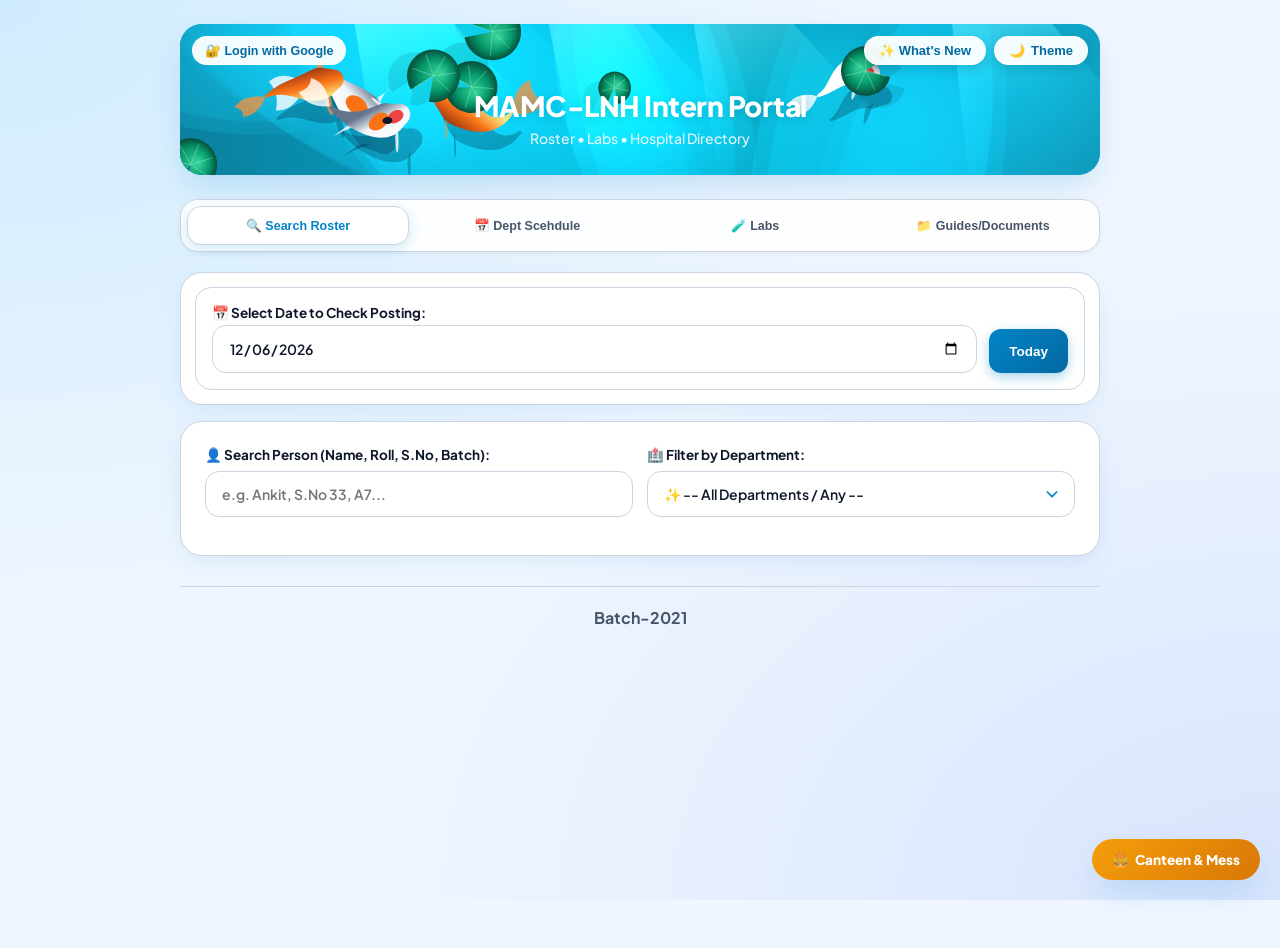
==== commit 74f71fbb: "Update index.html" ====
--- a/index.html
+++ b/index.html
@@ -497,7 +497,16 @@
   <!-- TAB 3: LABS -->
   <div id="lab-tab" class="hidden">
 
-    <!-- SEARCH FIRST: this is the primary action on this tab -->
+    <!-- LAB PHOTO GUIDES (top of the tab) -->
+    <div id="labPhotoSection" class="hidden" style="margin-bottom:14px">
+      <div style="display:flex;align-items:baseline;justify-content:space-between;gap:10px;margin-bottom:8px">
+        <h3 style="margin:0;font-size:15px;font-weight:800;color:var(--text)">📸 Lab Photo Guides</h3>
+        <span id="labPhotoCount" class="lab-count"></span>
+      </div>
+      <div id="labPhotoRail" class="lab-photo-rail"></div>
+    </div>
+
+    <!-- Search stays sticky, so it is still one tap away after scrolling past the photos -->
     <div class="lab-searchbar">
       <input type="text" id="labSearch" autocomplete="off" aria-label="Search lab tests"
              oninput="labSearchInput(this.value)" placeholder="Search test, tube colour, room… (try cbc, fbs, lft)">
@@ -536,14 +545,6 @@
 
     <div id="labResults" style="padding-bottom:76px"></div>
 
-    <!-- PHOTOS SIT BELOW THE RESULTS: they answer a follow-up question, not the first one -->
-    <div id="labPhotoSection" class="hidden" style="margin-top:18px">
-      <div style="display:flex;align-items:baseline;justify-content:space-between;gap:10px;margin-bottom:8px">
-        <h3 style="margin:0;font-size:15px;font-weight:800;color:var(--text)">📸 Lab Photo Guides</h3>
-        <span id="labPhotoCount" class="lab-count"></span>
-      </div>
-      <div id="labPhotoRail" class="lab-photo-rail"></div>
-    </div>
   </div>
 
   <!-- TAB 5: GUIDES & DOCUMENTS -->
@@ -794,7 +795,7 @@
 
 <script>
   // ========== VERSION ==========
-  const APP_BUILD = "2026-11-24-v20";
+  const APP_BUILD = "2026-11-24-v22";
 
   // ========== FIREBASE ==========
   const firebaseConfig = {
@@ -2790,13 +2791,14 @@
     const oldLabel = btn ? btn.textContent : '';
     if (btn) { btn.disabled = true; btn.textContent = 'Uploading...'; }
 
-    let done = 0, failed = 0;
+    let done = 0, failed = 0, tooBig = 0, lastError = '';
     try {
       for (let i = 0; i < files.length; i++) {
         if (btn) btn.textContent = `Compressing ${i + 1}/${files.length}...`;
         try {
           const dataUrl = await compressImage(files[i], 1100, 0.72);
           if (dataUrl.length > 900000) {
+            tooBig++;
             failed++;
             continue; // too big for a Firestore document, skip it
           }
@@ -2811,7 +2813,8 @@
           });
           done++;
         } catch (e) {
-          console.warn('Lab photo upload failed for', files[i].name, e.message);
+          console.error('Lab photo upload failed:', files[i].name, e);
+          lastError = (e && e.code) ? (e.code + ' — ' + e.message) : (e.message || String(e));
           failed++;
         }
       }
@@ -2820,8 +2823,25 @@
       if (captionEl) captionEl.value = '';
       const sum = document.getElementById('labPhotoFileSummary');
       if (sum) sum.textContent = '';
-      if (done) alert(`Uploaded ${done} photo${done > 1 ? 's' : ''}.` + (failed ? ` ${failed} skipped (too large).` : ''));
-      else alert('Nothing uploaded. Try a smaller image.');
+      if (done) {
+        alert(`Uploaded ${done} photo${done > 1 ? 's' : ''}.` + (failed ? ` ${failed} skipped.` : ''));
+      } else {
+        // Say WHY. "Try a smaller image" was misleading when the real cause
+        // was Firestore rejecting the write.
+        let why;
+        if (lastError && /permission|insufficient|denied/i.test(lastError)) {
+          why = 'Firestore refused the upload (permission-denied).\n\n'
+              + 'The labPhotos security rule is missing, or it is rejecting this document.\n\n'
+              + lastError;
+        } else if (tooBig) {
+          why = `Photo too large for a Firestore document (${tooBig} of ${files.length} over the 900 KB limit after compression). Try a smaller image.`;
+        } else if (lastError) {
+          why = 'Upload failed:\n\n' + lastError;
+        } else {
+          why = 'Nothing was uploaded.';
+        }
+        alert(why);
+      }
     } catch (e) {
       alert('Upload error: ' + e.message);
     } finally {
